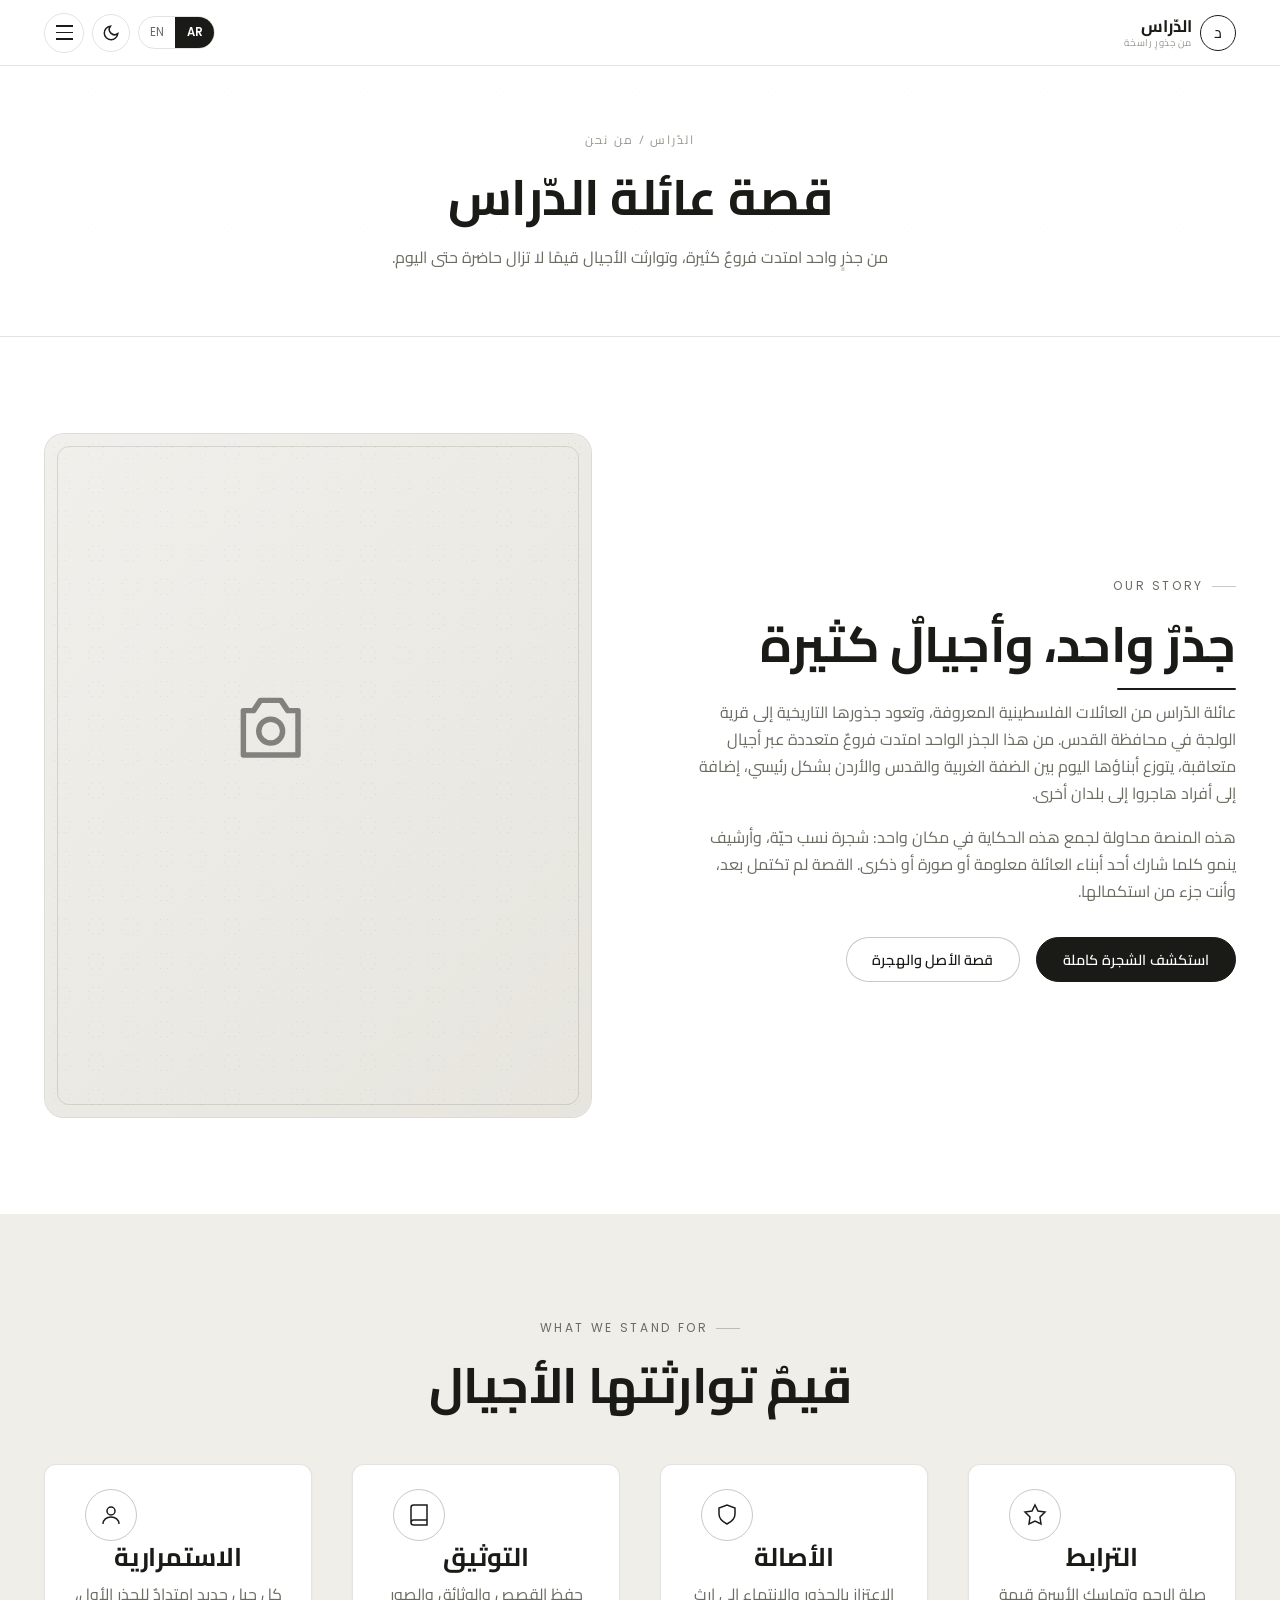
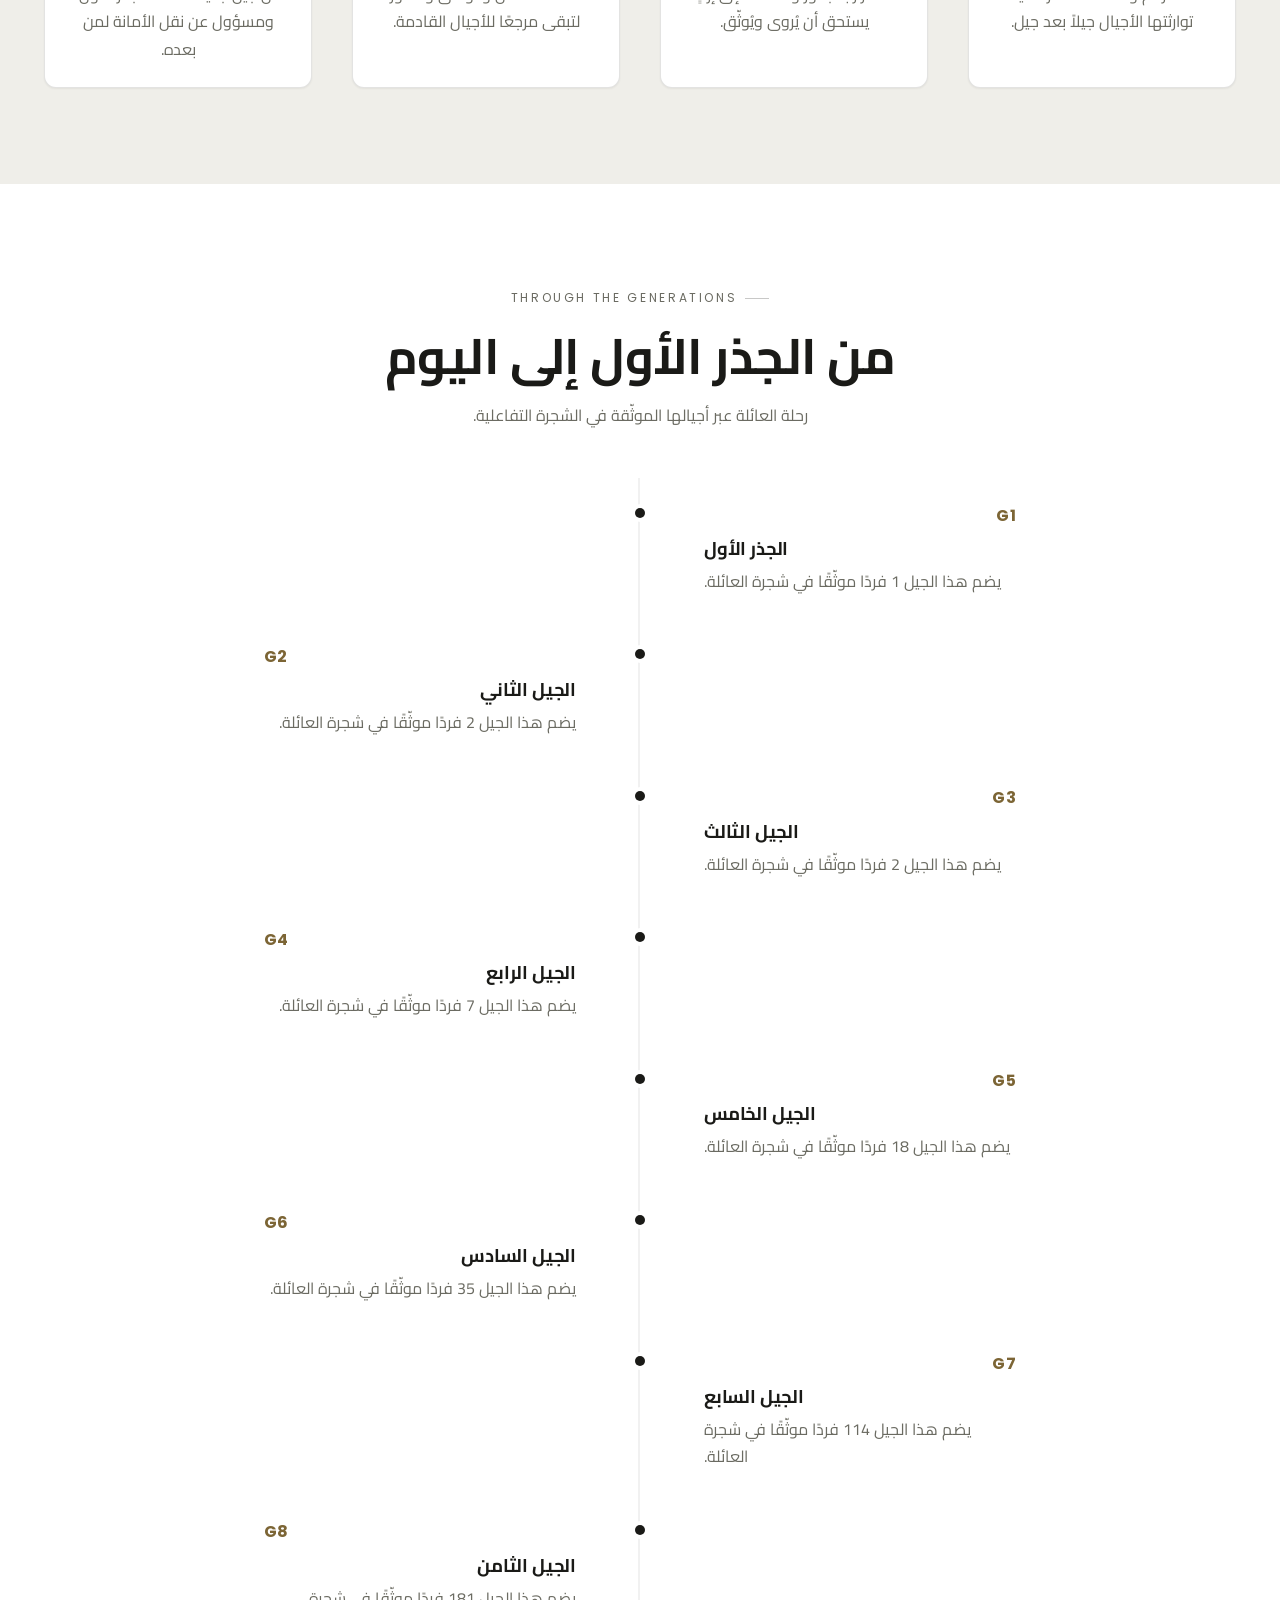
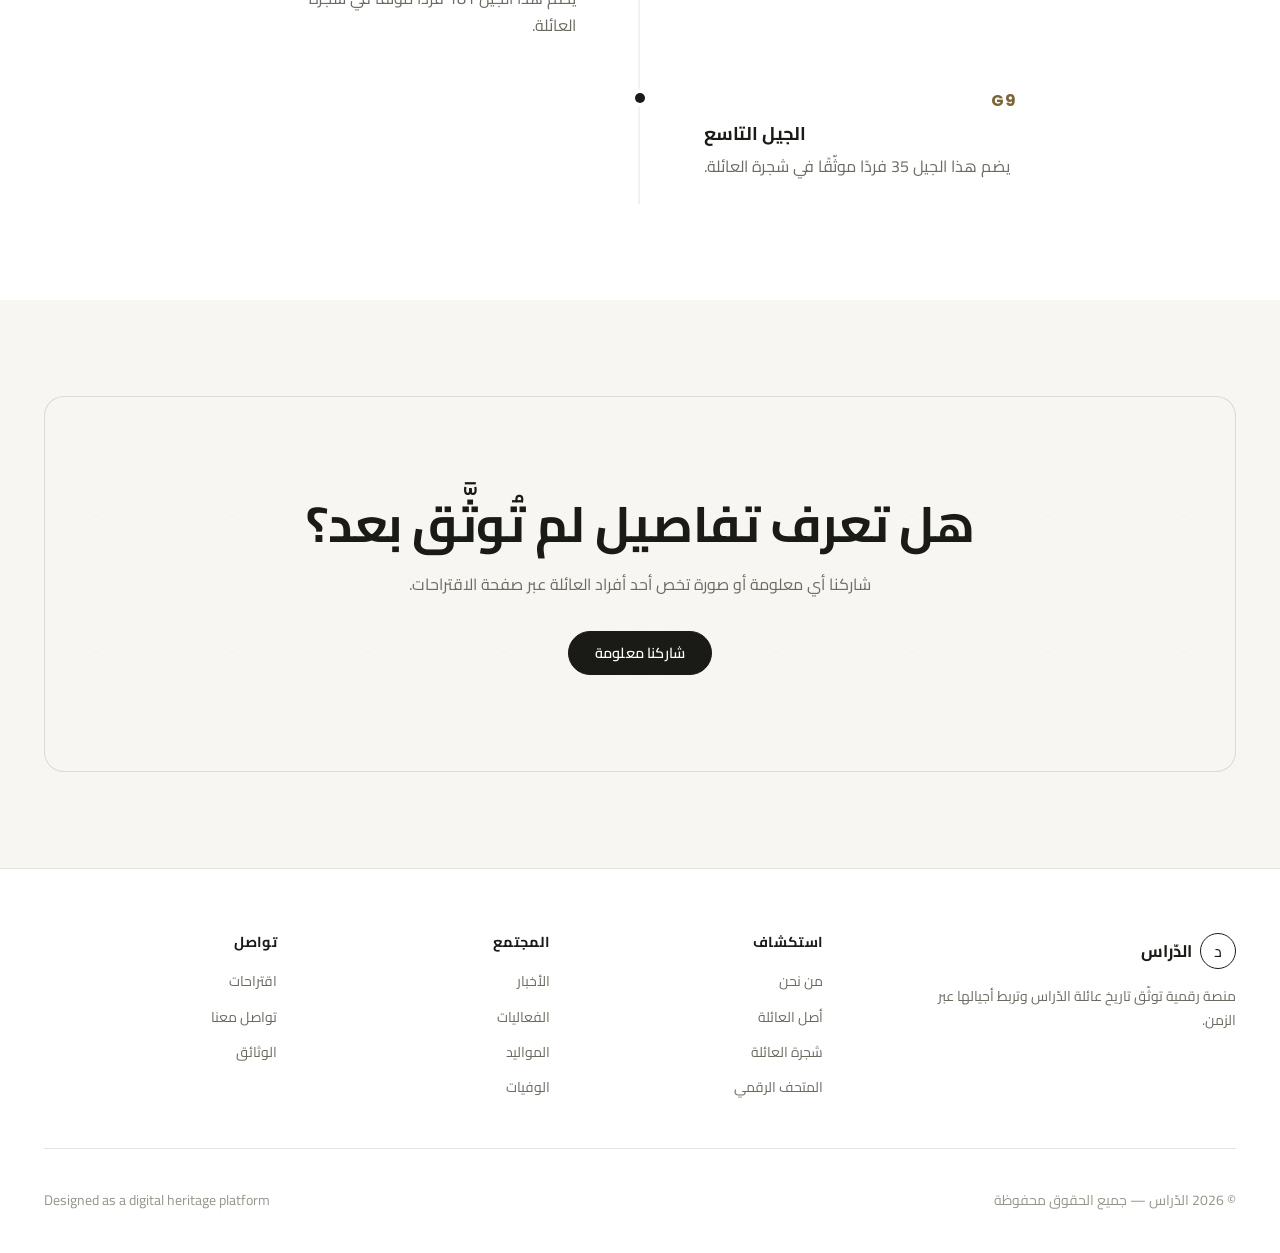
==== about.html @ 5c4d1583 "Reskin site to a white / near-black minimal identity Rework the shared design-token layer so all 14 " ====
<!DOCTYPE html>
<html lang="ar" dir="rtl">
<head>
<meta charset="UTF-8">
<script>(function(){try{var t=localStorage.getItem("drrass:theme")||"light";document.documentElement.setAttribute("data-theme",t);}catch(e){}})();</script>
<meta name="viewport" content="width=device-width, initial-scale=1.0">
<meta name="theme-color" content="#ffffff">
<title>من نحن | الدّراس</title>
<meta name="description" content="قصة عائلة الدّراس عبر الأجيال، قيمها، وامتدادها من الجذر الأول حتى اليوم.">

<meta property="og:type" content="website">
<meta property="og:title" content="من نحن | الدّراس">
<meta property="og:description" content="قصة عائلة الدّراس عبر الأجيال، قيمها، وامتدادها من الجذر الأول حتى اليوم.">
<meta property="og:locale" content="ar_AR">
<link rel="preconnect" href="https://fonts.googleapis.com">
<link rel="preconnect" href="https://fonts.gstatic.com" crossorigin>
<link href="https://fonts.googleapis.com/css2?family=Cairo:wght@300;400;600;700;900&family=Poppins:wght@300;400;500;600;700;800&display=swap" rel="stylesheet">
<link rel="icon" href="data:image/svg+xml,<svg xmlns=%22http://www.w3.org/2000/svg%22 viewBox=%220 0 100 100%22><text y=%22.9em%22 font-size=%2290%22>🌳</text></svg>">
<link rel="stylesheet" href="assets/css/variables.css">
<link rel="stylesheet" href="assets/css/base.css">
<link rel="stylesheet" href="assets/css/layout.css">
<link rel="stylesheet" href="assets/css/components.css">
<link rel="stylesheet" href="assets/css/animations.css">
<link rel="stylesheet" href="assets/css/pages.css">
<link rel="stylesheet" href="assets/css/rtl.css">
<link rel="stylesheet" href="assets/css/theme-light.css">
</head>
<body>

<a href="#main" class="skip-link">تخطَّ إلى المحتوى</a>
<div class="loader" aria-hidden="true"><div class="loader__emblem"><span>د</span></div><div class="loader__label">الدّراس</div></div>

<header class="site-header">
  <div class="site-header__inner">
    <a href="index.html" class="brand">
      <span class="brand__mark">د</span>
      <span class="brand__text">
        <span class="brand__name" data-i18n="brand.name">الدّراس</span>
        <span class="brand__tagline" data-i18n="brand.tagline">من جذورٍ راسخة</span>
      </span>
    </a>
    <nav class="main-nav" id="main-nav" aria-label="التنقل الرئيسي">
      <ul class="main-nav__list">
        <li><a href="index.html" class="main-nav__link" data-i18n="nav.home">الرئيسية</a></li>
        <li><a href="about.html" class="main-nav__link" data-i18n="nav.about">من نحن</a></li>
        <li><a href="origin.html" class="main-nav__link" data-i18n="nav.origin">أصل العائلة</a></li>
        <li><a href="tree.html" class="main-nav__link" data-i18n="nav.tree">شجرة العائلة</a></li>
        <li><a href="gallery.html" class="main-nav__link" data-i18n="nav.gallery">معرض الصور</a></li>
        <li><a href="museum.html" class="main-nav__link" data-i18n="nav.museum">المتحف الرقمي</a></li>
        <li><a href="documents.html" class="main-nav__link" data-i18n="nav.documents">الوثائق</a></li>
        <li><a href="news.html" class="main-nav__link" data-i18n="nav.news">الأخبار</a></li>
        <li><a href="events.html" class="main-nav__link" data-i18n="nav.events">الفعاليات</a></li>
        <li><a href="births.html" class="main-nav__link" data-i18n="nav.births">المواليد</a></li>
        <li><a href="deaths.html" class="main-nav__link" data-i18n="nav.deaths">الوفيات</a></li>
        <li><a href="suggestions.html" class="main-nav__link" data-i18n="nav.suggestions">اقتراحات</a></li>
        <li><a href="contact.html" class="main-nav__link" data-i18n="nav.contact">تواصل معنا</a></li>
      </ul>
    </nav>
    <div class="header-actions">
      <div class="lang-switch" role="group" aria-label="اختيار اللغة">
        <button class="lang-switch__btn" data-lang="ar">AR</button>
        <button class="lang-switch__btn" data-lang="en">EN</button>
      </div>
      <button class="theme-toggle" id="theme-toggle" aria-label="تبديل المظهر" aria-pressed="false" title="فاتح / داكن">
        <svg class="icon-sun" width="18" height="18" viewBox="0 0 24 24" fill="none" stroke="currentColor" stroke-width="2"><circle cx="12" cy="12" r="4"/><path d="M12 2v2M12 20v2M4.9 4.9l1.4 1.4M17.7 17.7l1.4 1.4M2 12h2M20 12h2M4.9 19.1l1.4-1.4M17.7 6.3l1.4-1.4"/></svg>
        <svg class="icon-moon" width="18" height="18" viewBox="0 0 24 24" fill="none" stroke="currentColor" stroke-width="2"><path d="M21 12.8A9 9 0 1 1 11.2 3a7 7 0 0 0 9.8 9.8z"/></svg>
      </button>
      <button class="nav-toggle" id="nav-toggle" aria-label="فتح القائمة" aria-controls="main-nav" aria-expanded="false"><span></span><span></span><span></span></button>
    </div>
  </div>
</header>
<div class="nav-scrim"></div>

<main id="main">
  <section class="page-hero">
    <div class="pattern-bg"></div>
    <div class="container page-hero__inner">
      <div class="page-hero__crumb">الدّراس / من نحن</div>
      <h1 class="page-hero__title">قصة عائلة الدّراس</h1>
      <p class="page-hero__subtitle">من جذرٍ واحد امتدت فروعٌ كثيرة، وتوارثت الأجيال قيمًا لا تزال حاضرة حتى اليوم.</p>
    </div>
  </section>

  <section class="section">
    <div class="container">
      <div class="intro-split">
        <div class="reveal">
          <p class="eyebrow">Our Story</p>
          <h2 class="heading-lg gold-underline">جذرٌ واحد، وأجيالٌ كثيرة</h2>
          <p class="text-muted" style="margin-block-start:1.5rem;">
            عائلة الدّراس من العائلات الفلسطينية المعروفة، وتعود جذورها التاريخية إلى قرية الولجة في محافظة القدس.
            من هذا الجذر الواحد امتدت فروعٌ متعددة عبر أجيال متعاقبة، يتوزع أبناؤها اليوم بين الضفة الغربية والقدس
            والأردن بشكل رئيسي، إضافة إلى أفراد هاجروا إلى بلدان أخرى.
          </p>
          <p class="text-muted" style="margin-block-start:1rem;">
            هذه المنصة محاولة لجمع هذه الحكاية في مكان واحد: شجرة نسب حيّة، وأرشيف ينمو كلما شارك أحد أبناء
            العائلة معلومة أو صورة أو ذكرى. القصة لم تكتمل بعد، وأنت جزء من استكمالها.
          </p>
          <div style="display:flex;gap:1rem;flex-wrap:wrap;margin-block-start:2rem;">
            <a href="tree.html" class="btn btn--gold">استكشف الشجرة كاملة</a>
            <a href="origin.html" class="btn btn--outline">قصة الأصل والهجرة</a>
          </div>
        </div>
        <div class="intro-split__media reveal reveal-delay-1">
          <div class="pattern-bg"></div>
          <img class="lazy-img" data-name="قصة العائلة" data-placeholder-kind="photo" alt="قصة عائلة الدّراس" style="width:100%;height:100%;object-fit:cover;">
          <div class="intro-split__frame"></div>
        </div>
      </div>
    </div>
  </section>

  <section class="section section--panel">
    <div class="container">
      <div style="text-align:center;max-width:640px;margin-inline:auto;">
        <p class="eyebrow" style="justify-content:center;">What We Stand For</p>
        <h2 class="heading-lg">قيمٌ توارثتها الأجيال</h2>
      </div>
      <div class="grid grid--4" style="margin-block-start:3rem;">
        <div class="card value-card reveal">
          <div class="value-card__icon"><svg width="24" height="24" viewBox="0 0 24 24" fill="none" stroke="currentColor" stroke-width="1.5"><path d="M12 2l3 6 7 1-5 5 1 7-6-3-6 3 1-7-5-5 7-1z"/></svg></div>
          <h3 class="heading-sm">الترابط</h3>
          <p class="text-muted" style="margin-block-start:0.5rem;">صلة الرحم وتماسك الأسرة قيمة توارثتها الأجيال جيلاً بعد جيل.</p>
        </div>
        <div class="card value-card reveal reveal-delay-1">
          <div class="value-card__icon"><svg width="24" height="24" viewBox="0 0 24 24" fill="none" stroke="currentColor" stroke-width="1.5"><path d="M12 21c-4-2-8-5-8-10V5l8-3 8 3v6c0 5-4 8-8 10z"/></svg></div>
          <h3 class="heading-sm">الأصالة</h3>
          <p class="text-muted" style="margin-block-start:0.5rem;">الاعتزاز بالجذور والانتماء إلى إرثٍ يستحق أن يُروى ويُوثّق.</p>
        </div>
        <div class="card value-card reveal reveal-delay-2">
          <div class="value-card__icon"><svg width="24" height="24" viewBox="0 0 24 24" fill="none" stroke="currentColor" stroke-width="1.5"><path d="M4 19.5A2.5 2.5 0 0 1 6.5 17H20M4 19.5A2.5 2.5 0 0 0 6.5 22H20V2H6.5A2.5 2.5 0 0 0 4 4.5v15z"/></svg></div>
          <h3 class="heading-sm">التوثيق</h3>
          <p class="text-muted" style="margin-block-start:0.5rem;">حفظ القصص والوثائق والصور لتبقى مرجعًا للأجيال القادمة.</p>
        </div>
        <div class="card value-card reveal reveal-delay-3">
          <div class="value-card__icon"><svg width="24" height="24" viewBox="0 0 24 24" fill="none" stroke="currentColor" stroke-width="1.5"><circle cx="12" cy="8" r="4"/><path d="M4 21c0-4.4 3.6-7 8-7s8 2.6 8 7"/></svg></div>
          <h3 class="heading-sm">الاستمرارية</h3>
          <p class="text-muted" style="margin-block-start:0.5rem;">كل جيل جديد امتدادٌ للجذر الأول، ومسؤول عن نقل الأمانة لمن بعده.</p>
        </div>
      </div>
    </div>
  </section>

  <section class="section">
    <div class="container">
      <div style="text-align:center;max-width:640px;margin-inline:auto;">
        <p class="eyebrow" style="justify-content:center;">Through the Generations</p>
        <h2 class="heading-lg">من الجذر الأول إلى اليوم</h2>
        <p class="text-muted" style="margin-block-start:1rem;">رحلة العائلة عبر أجيالها الموثّقة في الشجرة التفاعلية.</p>
      </div>
      <div class="timeline" style="margin-block-start:3rem;" id="about-timeline"></div>
    </div>
  </section>

  <section class="section section--light">
    <div class="container">
      <div class="cta-band reveal" style="background:linear-gradient(160deg, var(--color-navy-900), var(--color-green-900));">
        <div class="pattern-bg"></div>
        <h2 class="heading-lg">هل تعرف تفاصيل لم تُوثَّق بعد؟</h2>
        <p class="text-muted" style="max-width:560px;margin-inline:auto;margin-block-start:1rem;">شاركنا أي معلومة أو صورة تخص أحد أفراد العائلة عبر صفحة الاقتراحات.</p>
        <a href="suggestions.html" class="btn btn--gold" style="margin-block-start:2rem;">شاركنا معلومة</a>
      </div>
    </div>
  </section>
</main>

<footer class="site-footer">
  <div class="container">
    <div class="footer-grid">
      <div class="footer-brand">
        <a href="index.html" class="brand"><span class="brand__mark">د</span><span class="brand__text"><span class="brand__name">الدّراس</span></span></a>
        <p data-i18n="footer.tagline">منصة رقمية توثّق تاريخ عائلة الدّراس وتربط أجيالها عبر الزمن.</p>
      </div>
      <div class="footer-col"><h4 data-i18n="footer.explore">استكشاف</h4><ul>
        <li><a href="about.html" data-i18n="nav.about">من نحن</a></li>
        <li><a href="origin.html" data-i18n="nav.origin">أصل العائلة</a></li>
        <li><a href="tree.html" data-i18n="nav.tree">شجرة العائلة</a></li>
        <li><a href="museum.html" data-i18n="nav.museum">المتحف الرقمي</a></li>
      </ul></div>
      <div class="footer-col"><h4 data-i18n="footer.community">المجتمع</h4><ul>
        <li><a href="news.html" data-i18n="nav.news">الأخبار</a></li>
        <li><a href="events.html" data-i18n="nav.events">الفعاليات</a></li>
        <li><a href="births.html" data-i18n="nav.births">المواليد</a></li>
        <li><a href="deaths.html" data-i18n="nav.deaths">الوفيات</a></li>
      </ul></div>
      <div class="footer-col"><h4 data-i18n="footer.contact">تواصل</h4><ul>
        <li><a href="suggestions.html" data-i18n="nav.suggestions">اقتراحات</a></li>
        <li><a href="contact.html" data-i18n="nav.contact">تواصل معنا</a></li>
        <li><a href="documents.html" data-i18n="nav.documents">الوثائق</a></li>
      </ul></div>
    </div>
    <div class="footer-bottom">
      <span>© <span id="footer-year"></span> الدّراس — <span data-i18n="footer.rights">جميع الحقوق محفوظة</span></span>
      <span>Designed as a digital heritage platform</span>
    </div>
  </div>
</footer>

<button class="back-to-top" aria-label="العودة للأعلى"><svg width="18" height="18" viewBox="0 0 24 24" fill="none" stroke="currentColor" stroke-width="2"><path d="M12 19V5M5 12l7-7 7 7"/></svg></button>

<script>document.getElementById('footer-year').textContent = new Date().getFullYear();</script>
<script src="assets/js/avatar.js"></script>
<script src="assets/js/data-loader.js"></script>
<script src="assets/js/i18n.js"></script>
<script src="assets/js/theme.js"></script>
<script src="assets/js/main.js"></script>
<script src="assets/js/about.js"></script>
</body>
</html>
---- assets/css/variables.css ----
/* ==========================================================================
   الدّراس — Design Tokens
   Identity: white / near-black minimal "family archive".
   Primary surface is white, text is near-black ink, secondary elements
   are soft warm greys, borders are hairlines, shadows are barely there.
   A single restrained warm accent is used sparingly (active state, root
   marker, historical badge) — never as decoration.

   Legacy token names (--color-navy-*, --accent-gold*, --gradient-*, …) are
   kept as ALIASES that now point at the neutral palette, so the 14 pages
   and every component stylesheet inherit the new identity untouched.
   ========================================================================== */
:root {
  color-scheme: light;

  /* ---- Core neutral ramp (light / default) ---- */
  --ink:        #1a1a17;   /* near-black — primary text, primary actions   */
  --ink-2:      #333330;   /* strong secondary text / icons               */
  --muted:      #6b6b62;   /* secondary text                              */
  --faint:      #97968c;   /* tertiary text, meta                         */
  --hair:       rgba(26, 26, 23, 0.12);   /* hairline border              */
  --hair-soft:  rgba(26, 26, 23, 0.07);   /* faintest divider             */
  --hair-strong:rgba(26, 26, 23, 0.24);   /* emphasised border           */

  --surface:    #ffffff;   /* base page                                   */
  --surface-2:  #f7f6f3;   /* alternating sections                        */
  --surface-3:  #efeee9;   /* panels, inset areas                         */
  --surface-4:  #e6e4dd;   /* pressed / active track                      */

  /* ---- Single accent (warm bronze) — used sparingly ---- */
  --accent:       #7c6535;
  --accent-strong:#5f4d28;
  --accent-tint:  #f1ece0;

  /* ---- Feedback ---- */
  --ok:    #2f7d5b;
  --danger:#b23b3b;

  /* ==== Legacy semantic aliases (do not remove — pages depend on them) ==== */
  --color-navy-950: var(--surface);
  --color-navy-900: var(--surface-2);
  --color-navy-800: var(--surface-3);
  --color-navy-700: var(--surface-3);
  --color-navy-600: var(--surface-4);

  --color-green-900: var(--surface-2);
  --color-green-800: var(--surface-3);
  --color-green-700: var(--surface-3);
  --color-green-600: var(--surface-4);
  --color-green-500: var(--muted);

  --color-beige-50:  var(--surface);
  --color-beige-100: var(--surface-2);
  --color-beige-200: var(--surface-3);
  --color-beige-300: var(--hair-strong);

  --color-gold-100: var(--accent-tint);
  --color-gold-300: var(--accent);
  --color-gold-500: var(--accent);
  --color-gold-600: var(--accent-strong);
  --color-gold-700: var(--accent-strong);

  --color-white: #ffffff;
  --color-ink: var(--ink);
  --color-ink-soft: var(--muted);
  --color-ink-faint: var(--faint);

  --bg-primary:   var(--surface);
  --bg-secondary: var(--surface-2);
  --bg-panel:     var(--surface-3);
  --bg-light:     var(--surface-2);
  --accent-gold:        var(--accent);
  --accent-gold-bright: var(--accent);
  --text-on-dark:       var(--ink);
  --text-on-dark-soft:  var(--muted);
  --text-on-light:      var(--ink);
  --border-on-dark:  var(--hair);
  --border-on-light: var(--hair);

  /* ---- Typography ---- */
  --font-ar: 'Cairo', 'Segoe UI', 'Helvetica Neue', sans-serif;
  --font-en: 'Poppins', 'Segoe UI', 'Helvetica Neue', sans-serif;
  --font-body: var(--font-ar);

  --fs-display: clamp(2.4rem, 5.4vw, 4.75rem);
  --fs-h1: clamp(2rem, 4vw, 3.1rem);
  --fs-h2: clamp(1.6rem, 3vw, 2.3rem);
  --fs-h3: clamp(1.25rem, 2vw, 1.6rem);
  --fs-body: clamp(1rem, 1.05vw, 1.09rem);
  --fs-small: 0.875rem;
  --fs-xs: 0.75rem;

  /* ---- Spacing scale ---- */
  --space-3xs: 0.25rem;
  --space-2xs: 0.5rem;
  --space-xs: 0.75rem;
  --space-sm: 1rem;
  --space-md: 1.5rem;
  --space-lg: 2.5rem;
  --space-xl: 4rem;
  --space-2xl: 6rem;
  --space-3xl: 9rem;

  /* ---- Layout ---- */
  --container-max: 1240px;
  --radius-sm: 8px;
  --radius-md: 12px;
  --radius-lg: 20px;
  --radius-full: 999px;
  --nav-height: 66px;

  /* ---- Safe-area (modern phones) ---- */
  --safe-top: env(safe-area-inset-top, 0px);
  --safe-bottom: env(safe-area-inset-bottom, 0px);
  --safe-left: env(safe-area-inset-left, 0px);
  --safe-right: env(safe-area-inset-right, 0px);

  /* ---- Shadow & motion (restrained) ---- */
  --shadow-xs:   0 1px 2px rgba(26, 26, 23, 0.06);
  --shadow-sm:   0 2px 8px rgba(26, 26, 23, 0.07);
  --shadow-soft: 0 12px 34px rgba(26, 26, 23, 0.10);
  --shadow-gold: 0 8px 24px rgba(26, 26, 23, 0.12);
  --shadow-pop:  0 18px 50px rgba(26, 26, 23, 0.16);
  --ease-luxury: cubic-bezier(0.22, 1, 0.36, 1);
  --ease-smooth: cubic-bezier(0.4, 0, 0.2, 1);
  --dur-fast: 0.2s;
  --dur-med: 0.42s;
  --dur-slow: 0.8s;

  /* ---- Gradients (now flat/near-flat neutrals) ---- */
  --gradient-gold: var(--ink);
  --gradient-navy: linear-gradient(180deg, var(--surface) 0%, var(--surface-2) 100%);
  --gradient-overlay: linear-gradient(180deg, rgba(255, 255, 255, 0) 0%, rgba(255, 255, 255, 0.6) 60%, var(--surface) 100%);
}

/* ==========================================================================
   Dark mode — near-black secondary identity (opt-in via the toggle).
   Still minimal: one near-black ground, off-white text, hairline borders.
   ========================================================================== */
:root[data-theme="dark"] {
  color-scheme: dark;

  --ink:        #f3f2ee;
  --ink-2:      #d7d6cf;
  --muted:      #a3a299;
  --faint:      #74736b;
  --hair:       rgba(255, 255, 255, 0.14);
  --hair-soft:  rgba(255, 255, 255, 0.08);
  --hair-strong:rgba(255, 255, 255, 0.28);

  --surface:    #111110;
  --surface-2:  #191917;
  --surface-3:  #222220;
  --surface-4:  #2e2e2b;

  --accent:       #c9a95f;
  --accent-strong:#e3c988;
  --accent-tint:  rgba(201, 169, 95, 0.14);

  --ok:    #57b98c;
  --danger:#e07a7a;

  --shadow-xs:   0 1px 2px rgba(0, 0, 0, 0.4);
  --shadow-sm:   0 2px 10px rgba(0, 0, 0, 0.45);
  --shadow-soft: 0 14px 40px rgba(0, 0, 0, 0.55);
  --shadow-gold: 0 8px 26px rgba(0, 0, 0, 0.5);
  --shadow-pop:  0 20px 56px rgba(0, 0, 0, 0.6);

  --gradient-navy: linear-gradient(180deg, var(--surface) 0%, var(--surface-2) 100%);
  --gradient-overlay: linear-gradient(180deg, rgba(17, 17, 16, 0) 0%, rgba(17, 17, 16, 0.7) 62%, var(--surface) 100%);
}

:root[dir="rtl"] { --font-body: var(--font-ar); }
:root[dir="ltr"] { --font-body: var(--font-en); }

@media (prefers-reduced-motion: reduce) {
  :root { --dur-fast: 0.01ms; --dur-med: 0.01ms; --dur-slow: 0.01ms; }
}
---- assets/css/base.css ----
/* ==========================================================================
   الدّراس — Base / Reset / Typography
   ========================================================================== */
*, *::before, *::after { box-sizing: border-box; }
html { scroll-behavior: smooth; }

@media (prefers-reduced-motion: reduce) {
  html { scroll-behavior: auto; }
  *, *::before, *::after {
    animation-duration: 0.01ms !important;
    animation-iteration-count: 1 !important;
    transition-duration: 0.01ms !important;
    scroll-behavior: auto !important;
  }
}

body {
  margin: 0;
  background: var(--bg-primary);
  color: var(--text-on-dark);
  font-family: var(--font-body);
  font-size: var(--fs-body);
  line-height: 1.7;
  -webkit-font-smoothing: antialiased;
  text-rendering: optimizeLegibility;
  overflow-x: hidden;
  transition: background var(--dur-med) var(--ease-smooth), color var(--dur-med) var(--ease-smooth);
}

img, svg, video { max-width: 100%; display: block; }
a { color: inherit; text-decoration: none; }
ul, ol { padding: 0; margin: 0; list-style: none; }
button { font: inherit; color: inherit; background: none; border: none; cursor: pointer; }
input, textarea, select { font: inherit; color: inherit; }

h1, h2, h3, h4, h5 {
  margin: 0;
  font-weight: 700;
  line-height: 1.25;
  letter-spacing: -0.01em;
}
p { margin: 0; }

[lang="en"], .lang-en { font-family: var(--font-en); }
[lang="ar"], .lang-ar { font-family: var(--font-ar); }

/* Focus states — accessible, high-contrast */
:focus-visible {
  outline: 2px solid var(--ink);
  outline-offset: 2px;
  border-radius: 2px;
}

::selection {
  background: var(--ink);
  color: var(--surface);
}

/* Scrollbar */
* { scrollbar-width: thin; scrollbar-color: var(--hair-strong) transparent; }
::-webkit-scrollbar { width: 10px; height: 10px; }
::-webkit-scrollbar-track { background: transparent; }
::-webkit-scrollbar-thumb { background: var(--hair-strong); border-radius: var(--radius-full); border: 2px solid var(--bg-primary); }
::-webkit-scrollbar-thumb:hover { background: var(--muted); }

/* ---- Layout helpers ---- */
.container {
  width: 100%;
  max-width: var(--container-max);
  margin-inline: auto;
  padding-inline: var(--space-md);
}

.section { padding-block: var(--space-2xl); position: relative; }
.section--tight { padding-block: var(--space-xl); }
.section--light { background: var(--bg-light); color: var(--text-on-light); }
.section--panel { background: var(--bg-panel); }

.eyebrow {
  display: inline-flex;
  align-items: center;
  gap: var(--space-2xs);
  font-family: var(--font-en);
  font-size: var(--fs-xs);
  letter-spacing: 0.22em;
  text-transform: uppercase;
  color: var(--muted);
  margin-block-end: var(--space-sm);
}
.eyebrow::before {
  content: "";
  width: 24px;
  height: 1px;
  background: var(--hair-strong);
}

.heading-xl { font-size: var(--fs-display); }
.heading-lg { font-size: var(--fs-h1); }
.heading-md { font-size: var(--fs-h2); }
.heading-sm { font-size: var(--fs-h3); }

.text-muted { color: var(--text-on-dark-soft); }
.section--light .text-muted { color: var(--color-ink-soft); }

.text-gold { color: var(--accent-gold-bright); }

.gold-underline {
  position: relative;
  display: inline-block;
}
.gold-underline::after {
  content: "";
  position: absolute;
  inset-inline-start: 0;
  bottom: -0.3em;
  height: 2px;
  width: 2.4em;
  background: var(--ink);
  border-radius: var(--radius-full);
}

.grid {
  display: grid;
  gap: var(--space-lg);
}
.grid--2 { grid-template-columns: repeat(2, 1fr); }
.grid--3 { grid-template-columns: repeat(3, 1fr); }
.grid--4 { grid-template-columns: repeat(4, 1fr); }

@media (max-width: 980px) {
  .grid--3, .grid--4 { grid-template-columns: repeat(2, 1fr); }
}
@media (max-width: 640px) {
  .grid--2, .grid--3, .grid--4 { grid-template-columns: 1fr; }
}

.visually-hidden {
  position: absolute;
  width: 1px; height: 1px;
  padding: 0; margin: -1px;
  overflow: hidden;
  clip: rect(0,0,0,0);
  white-space: nowrap;
  border: 0;
}

.skip-link {
  position: fixed;
  top: -100px;
  inset-inline-start: var(--space-sm);
  background: var(--ink);
  color: var(--surface);
  padding: var(--space-xs) var(--space-md);
  border-radius: var(--radius-sm);
  z-index: 2000;
  font-weight: 700;
  transition: top var(--dur-fast) var(--ease-smooth);
}
.skip-link:focus { top: var(--space-sm); }

/* Ornamental Arabesque divider used across pages */
.ornament-divider {
  display: flex;
  align-items: center;
  justify-content: center;
  gap: var(--space-sm);
  margin-block: var(--space-lg);
  color: var(--accent-gold);
  opacity: 0.8;
}
.ornament-divider::before,
.ornament-divider::after {
  content: "";
  flex: 1;
  max-width: 120px;
  height: 1px;
  background: linear-gradient(90deg, transparent, currentColor);
}
.ornament-divider::after { background: linear-gradient(90deg, currentColor, transparent); }

/* Subtle geometric pattern background (Arabic star tiling), pure CSS */
.pattern-bg {
  position: absolute;
  inset: 0;
  opacity: 0.4;
  pointer-events: none;
  background-image:
    radial-gradient(circle at 50% 50%, transparent 0 8px, currentColor 8px 8.5px, transparent 8.5px);
  background-size: 34px 34px;
  color: var(--hair-soft);
}
---- assets/css/layout.css ----
/* ==========================================================================
   الدّراس — Navigation, Footer, Hero, Page Header
   ========================================================================== */

/* ---- Loading screen ---- */
.loader {
  position: fixed;
  inset: 0;
  z-index: 3000;
  display: flex;
  flex-direction: column;
  align-items: center;
  justify-content: center;
  gap: var(--space-md);
  background: var(--bg-primary);
  transition: opacity 0.5s var(--ease-luxury), visibility 0.5s var(--ease-luxury);
}
.loader.is-hidden { opacity: 0; visibility: hidden; pointer-events: none; }
.loader__emblem {
  width: 64px; height: 64px;
  border: 1px solid var(--hair-strong);
  border-radius: 50%;
  display: flex; align-items: center; justify-content: center;
  position: relative;
  animation: loaderPulse 2s ease-in-out infinite;
}
.loader__emblem::before {
  content: "";
  position: absolute; inset: -8px;
  border: 1px solid var(--hair);
  border-top-color: var(--ink);
  border-radius: 50%;
  animation: loaderSpin 1.1s linear infinite;
}
.loader__emblem span { font-family: var(--font-ar); font-size: 1.4rem; color: var(--ink); }
.loader__label { font-size: var(--fs-xs); letter-spacing: 0.28em; text-transform: uppercase; color: var(--faint); }
@keyframes loaderPulse { 0%,100% { opacity: 1; } 50% { opacity: 0.55; } }
@keyframes loaderSpin { to { transform: rotate(360deg); } }

/* ---- Back to top ---- */
.back-to-top {
  position: fixed;
  inset-inline-end: var(--space-md);
  bottom: calc(var(--space-md) + var(--safe-bottom));
  width: 44px; height: 44px;
  border-radius: 50%;
  background: var(--surface);
  border: 1px solid var(--hair);
  box-shadow: var(--shadow-sm);
  color: var(--ink);
  display: flex; align-items: center; justify-content: center;
  opacity: 0; visibility: hidden; transform: translateY(8px);
  transition: all var(--dur-fast) var(--ease-smooth);
  z-index: 900;
}
.back-to-top.is-visible { opacity: 1; visibility: visible; transform: translateY(0); }
.back-to-top:hover { background: var(--ink); color: var(--surface); }

/* ---- Site header / nav ---- */
.site-header {
  position: fixed;
  inset-inline: 0;
  top: 0;
  z-index: 1000;
  height: var(--nav-height);
  display: flex;
  align-items: center;
  padding-top: var(--safe-top);
  transition: height var(--dur-med) var(--ease-smooth), box-shadow var(--dur-med) var(--ease-smooth);
  background: color-mix(in srgb, var(--surface) 88%, transparent);
  -webkit-backdrop-filter: saturate(1.4) blur(10px);
  backdrop-filter: saturate(1.4) blur(10px);
  border-bottom: 1px solid var(--hair);
}
.site-header.is-scrolled {
  box-shadow: var(--shadow-sm);
}
.site-header__inner {
  width: 100%;
  max-width: var(--container-max);
  margin-inline: auto;
  padding-inline: clamp(var(--space-sm), 4vw, var(--space-md));
  display: flex;
  align-items: center;
  justify-content: space-between;
  gap: var(--space-md);
}

.brand { display: flex; align-items: center; gap: var(--space-2xs); flex-shrink: 0; }
.brand__mark {
  width: 36px; height: 36px;
  border-radius: 50%;
  border: 1px solid var(--ink);
  display: flex; align-items: center; justify-content: center;
  font-family: var(--font-ar);
  color: var(--ink);
  font-size: 1rem;
  flex-shrink: 0;
}
.brand__text { display: flex; flex-direction: column; line-height: 1.15; }
.brand__name { font-family: var(--font-ar); font-size: 1.05rem; font-weight: 700; color: var(--ink); }
.brand__tagline { font-size: 0.6rem; letter-spacing: 0.06em; color: var(--faint); }

.main-nav { display: flex; align-items: center; gap: var(--space-lg); }
.main-nav__list {
  display: flex;
  align-items: center;
  gap: var(--space-xs);
  flex-wrap: nowrap;
}
.main-nav__link {
  position: relative;
  font-size: 0.82rem;
  padding: var(--space-2xs) 2px;
  color: var(--muted);
  transition: color var(--dur-fast) var(--ease-smooth);
  white-space: nowrap;
}
.main-nav__link::after {
  content: "";
  position: absolute;
  left: 0; right: 0; bottom: 0;
  height: 1.5px;
  background: var(--ink);
  transform: scaleX(0);
  transition: transform var(--dur-fast) var(--ease-smooth);
  border-radius: var(--radius-full);
}
.main-nav__link:hover, .main-nav__link:focus-visible { color: var(--ink); }
.main-nav__link:hover::after, .main-nav__link.is-active::after { transform: scaleX(1); }
.main-nav__link.is-active { color: var(--ink); font-weight: 600; }

.header-actions { display: flex; align-items: center; gap: 0.5rem; }
.lang-switch {
  display: flex;
  border: 1px solid var(--hair);
  border-radius: var(--radius-full);
  overflow: hidden;
}
.lang-switch__btn {
  padding: 0.34rem 0.7rem;
  font-size: 0.72rem;
  font-family: var(--font-en);
  color: var(--muted);
  transition: all var(--dur-fast) var(--ease-smooth);
}
.lang-switch__btn:hover { color: var(--ink); }
.lang-switch__btn.is-active { background: var(--ink); color: var(--surface); font-weight: 600; }

.theme-toggle {
  width: 38px; height: 38px;
  border-radius: 50%;
  border: 1px solid var(--hair);
  display: flex; align-items: center; justify-content: center;
  color: var(--ink);
  transition: all var(--dur-fast) var(--ease-smooth);
  flex-shrink: 0;
}
.theme-toggle:hover { border-color: var(--ink); }
.theme-toggle .icon-sun { display: none; }
.theme-toggle .icon-moon { display: block; }
:root[data-theme="dark"] .theme-toggle .icon-moon { display: none; }
:root[data-theme="dark"] .theme-toggle .icon-sun { display: block; }

.nav-toggle {
  display: none;
  width: 40px; height: 40px;
  border-radius: 50%;
  border: 1px solid var(--hair);
  align-items: center;
  justify-content: center;
  flex-direction: column;
  gap: 5px;
}
.nav-toggle span { width: 17px; height: 1.5px; background: var(--ink); transition: all var(--dur-fast) var(--ease-smooth); }
.nav-toggle.is-active span:nth-child(1) { transform: translateY(6.5px) rotate(45deg); }
.nav-toggle.is-active span:nth-child(2) { opacity: 0; }
.nav-toggle.is-active span:nth-child(3) { transform: translateY(-6.5px) rotate(-45deg); }

@media (max-width: 1300px) {
  .main-nav {
    position: fixed;
    inset-block: 0;
    inset-inline-end: 0;
    width: min(340px, 82vw);
    background: var(--surface);
    border-inline-start: 1px solid var(--hair);
    box-shadow: var(--shadow-soft);
    flex-direction: column;
    align-items: stretch;
    justify-content: flex-start;
    padding: calc(var(--nav-height) + var(--safe-top) + var(--space-md)) var(--space-lg) calc(var(--space-lg) + var(--safe-bottom));
    transform: translateX(110%);
    transition: transform var(--dur-med) var(--ease-luxury);
    overflow-y: auto;
  }
  :root[dir="rtl"] .main-nav { transform: translateX(-110%); }
  .main-nav.is-open,
  :root[dir="rtl"] .main-nav.is-open { transform: translateX(0); }
  .main-nav__list { flex-direction: column; align-items: stretch; gap: 0; }
  .main-nav__link { display: block; padding: var(--space-sm) 0; border-bottom: 1px solid var(--hair-soft); font-size: 1rem; }
  .main-nav__link::after { display: none; }
  .main-nav__link.is-active { color: var(--ink); }
  .nav-toggle { display: flex; }
}

.nav-scrim {
  position: fixed; inset: 0; background: rgba(26,26,23,0.32);
  opacity: 0; visibility: hidden; transition: opacity var(--dur-fast) var(--ease-smooth);
  z-index: 999;
}
.nav-scrim.is-open { opacity: 1; visibility: visible; }

/* ---- Page hero (interior pages) ---- */
.page-hero {
  position: relative;
  padding-block: calc(var(--nav-height) + var(--safe-top) + var(--space-xl)) var(--space-xl);
  overflow: hidden;
  background: var(--surface);
  border-bottom: 1px solid var(--hair);
  text-align: center;
}
.page-hero__inner { position: relative; z-index: 2; }
.page-hero__crumb { font-size: var(--fs-xs); letter-spacing: 0.16em; text-transform: uppercase; color: var(--faint); margin-block-end: var(--space-sm); }
.page-hero__title { font-size: var(--fs-h1); margin-block-end: var(--space-sm); color: var(--ink); }
.page-hero__subtitle { max-width: 600px; margin-inline: auto; color: var(--muted); }

/* ---- Footer ---- */
.site-footer {
  background: var(--surface);
  border-top: 1px solid var(--hair);
  padding-block: var(--space-xl) var(--space-lg);
  padding-bottom: calc(var(--space-lg) + var(--safe-bottom));
  position: relative;
}
.footer-grid {
  display: grid;
  grid-template-columns: 1.6fr 1fr 1fr 1fr;
  gap: var(--space-lg);
  margin-block-end: var(--space-lg);
}
@media (max-width: 900px) { .footer-grid { grid-template-columns: 1fr 1fr; gap: var(--space-md); } }
@media (max-width: 520px) { .footer-grid { grid-template-columns: 1fr; } }

.footer-brand p { color: var(--muted); margin-block-start: var(--space-sm); max-width: 320px; font-size: var(--fs-small); }
.footer-col h4 { color: var(--ink); font-size: 0.9rem; margin-block-end: var(--space-sm); letter-spacing: 0.02em; }
.footer-col ul li { margin-block-end: var(--space-2xs); }
.footer-col a { color: var(--muted); transition: color var(--dur-fast); font-size: var(--fs-small); }
.footer-col a:hover { color: var(--ink); }

.social-row { display: flex; gap: var(--space-2xs); margin-block-start: var(--space-sm); }
.social-row a {
  width: 38px; height: 38px; border-radius: 50%;
  border: 1px solid var(--hair);
  display: flex; align-items: center; justify-content: center;
  color: var(--muted);
  transition: all var(--dur-fast) var(--ease-smooth);
}
.social-row a:hover { border-color: var(--ink); color: var(--ink); }

.footer-bottom {
  display: flex;
  justify-content: space-between;
  align-items: center;
  gap: var(--space-sm);
  padding-block-start: var(--space-lg);
  border-top: 1px solid var(--hair);
  color: var(--faint);
  font-size: var(--fs-small);
  flex-wrap: wrap;
}
---- assets/css/components.css ----
/* ==========================================================================
   الدّراس — Reusable Components  (white / near-black minimal)
   ========================================================================== */

/* ---- Buttons ---- */
.btn {
  display: inline-flex;
  align-items: center;
  justify-content: center;
  gap: var(--space-2xs);
  padding: 0.8rem 1.6rem;
  border-radius: var(--radius-full);
  font-size: 0.9rem;
  font-weight: 600;
  letter-spacing: 0.01em;
  line-height: 1.2;
  min-height: 44px;
  border: 1px solid transparent;
  transition: background var(--dur-fast) var(--ease-smooth), border-color var(--dur-fast), color var(--dur-fast), transform var(--dur-fast);
  cursor: pointer;
  white-space: nowrap;
}
.btn--gold {
  background: var(--ink);
  color: var(--surface);
  border-color: var(--ink);
}
.btn--gold:hover { background: var(--ink-2); border-color: var(--ink-2); }
.btn--gold:active { transform: translateY(1px); }
.btn--outline {
  border-color: var(--hair-strong);
  color: var(--ink);
  background: var(--surface);
}
.btn--outline:hover { border-color: var(--ink); background: var(--surface-2); }
.btn--outline:active { transform: translateY(1px); }
.btn--sm { padding: 0.55rem 1.1rem; font-size: 0.83rem; min-height: 38px; }
.btn--full { width: 100%; }
.btn:disabled { opacity: 0.45; cursor: not-allowed; transform: none !important; }

.icon-btn {
  width: 44px; height: 44px;
  border-radius: 50%;
  display: inline-flex; align-items: center; justify-content: center;
  border: 1px solid var(--hair);
  color: var(--ink);
  background: var(--surface);
  transition: all var(--dur-fast) var(--ease-smooth);
}
.icon-btn:hover { border-color: var(--ink); }

/* ---- Card ---- */
.card {
  background: var(--surface);
  border: 1px solid var(--hair);
  border-radius: var(--radius-md);
  padding: var(--space-md);
  box-shadow: var(--shadow-xs);
  transition: transform var(--dur-med) var(--ease-luxury), box-shadow var(--dur-med) var(--ease-luxury), border-color var(--dur-med);
}
.card:hover { transform: translateY(-2px); border-color: var(--hair-strong); box-shadow: var(--shadow-sm); }

.tilt-card { perspective: 1000px; }
.tilt-card__inner { transition: transform 0.4s var(--ease-luxury); transform-style: preserve-3d; }

.card--glass {
  background: var(--surface);
  border: 1px solid var(--hair);
}

/* ---- Stat counter ---- */
.stat { text-align: center; padding: var(--space-md); }
.stat__value {
  font-family: var(--font-en);
  font-size: clamp(2rem, 3.6vw, 2.9rem);
  font-weight: 700;
  color: var(--ink);
  line-height: 1;
  letter-spacing: -0.02em;
}
.stat__label { margin-block-start: var(--space-2xs); color: var(--muted); font-size: var(--fs-small); letter-spacing: 0.03em; }

/* ---- Timeline ---- */
.timeline { position: relative; margin-inline: auto; max-width: 880px; }
.timeline::before {
  content: "";
  position: absolute;
  inset-inline-start: 50%;
  top: 0; bottom: 0;
  width: 1px;
  background: var(--hair);
  transform: translateX(-50%);
}
.timeline__item {
  position: relative;
  width: 50%;
  padding: var(--space-md) var(--space-xl);
  opacity: 0;
  transform: translateY(24px);
  transition: opacity 0.7s var(--ease-luxury), transform 0.7s var(--ease-luxury);
}
.timeline__item.is-visible { opacity: 1; transform: translateY(0); }
.timeline__item:nth-child(odd) { margin-inline-end: auto; text-align: end; }
.timeline__item:nth-child(even) { margin-inline-start: auto; text-align: start; }
.timeline__dot {
  position: absolute;
  top: calc(var(--space-md) + 0.4rem);
  width: 10px; height: 10px;
  border-radius: 50%;
  background: var(--ink);
  box-shadow: 0 0 0 4px var(--bg-primary);
}
.timeline__item:nth-child(odd) .timeline__dot { inset-inline-end: -5px; }
.timeline__item:nth-child(even) .timeline__dot { inset-inline-start: -5px; }
.timeline__year { font-family: var(--font-en); color: var(--accent); font-weight: 700; letter-spacing: 0.03em; }
.timeline__title { margin-block: var(--space-2xs); font-size: 1.15rem; color: var(--ink); }
.timeline__desc { color: var(--muted); }

@media (max-width: 760px) {
  .timeline::before { inset-inline-start: 5px; }
  .timeline__item, .timeline__item:nth-child(even) {
    width: 100%;
    inset-inline-start: 0;
    text-align: start;
    padding-inline-start: var(--space-lg);
    padding-inline-end: 0;
    margin: 0 !important;
  }
  .timeline__item:nth-child(odd) .timeline__dot,
  .timeline__item:nth-child(even) .timeline__dot { inset-inline-start: 0; inset-inline-end: auto; }
}

/* ---- Section reveal ---- */
.reveal { opacity: 0; transform: translateY(28px); transition: opacity 0.7s var(--ease-luxury), transform 0.7s var(--ease-luxury); }
.reveal.is-visible { opacity: 1; transform: translateY(0); }
.reveal-delay-1 { transition-delay: 0.08s; }
.reveal-delay-2 { transition-delay: 0.16s; }
.reveal-delay-3 { transition-delay: 0.24s; }
.reveal-delay-4 { transition-delay: 0.32s; }

/* ---- Modal ---- */
.modal-overlay {
  position: fixed; inset: 0;
  background: rgba(26, 26, 23, 0.42);
  -webkit-backdrop-filter: blur(2px);
  backdrop-filter: blur(2px);
  display: flex; align-items: center; justify-content: center;
  padding: var(--space-md);
  z-index: 2000;
  opacity: 0; visibility: hidden;
  transition: opacity var(--dur-med) var(--ease-smooth), visibility var(--dur-med);
}
.modal-overlay.is-open { opacity: 1; visibility: visible; }
.modal {
  background: var(--surface);
  border: 1px solid var(--hair);
  border-radius: var(--radius-lg);
  max-width: 720px;
  width: 100%;
  max-height: 88vh;
  overflow-y: auto;
  position: relative;
  transform: scale(0.96) translateY(12px);
  opacity: 0;
  transition: transform var(--dur-med) var(--ease-luxury), opacity var(--dur-med) var(--ease-luxury);
  box-shadow: var(--shadow-pop);
}
.modal-overlay.is-open .modal { transform: scale(1) translateY(0); opacity: 1; }
.modal__close {
  position: absolute; top: var(--space-sm); inset-inline-end: var(--space-sm);
  width: 38px; height: 38px; border-radius: 50%;
  background: var(--surface-2);
  color: var(--ink);
  display: flex; align-items: center; justify-content: center;
  z-index: 5;
  transition: background var(--dur-fast);
}
.modal__close:hover { background: var(--ink); color: var(--surface); }

/* Member profile (fallback / shared) */
.member-profile__header {
  display: flex; gap: var(--space-md); align-items: center;
  padding: var(--space-lg);
  border-bottom: 1px solid var(--hair);
}
.member-profile__avatar {
  width: 96px; height: 96px; border-radius: 50%;
  border: 1px solid var(--hair-strong);
  flex-shrink: 0; overflow: hidden;
}
.member-profile__name { font-size: 1.4rem; color: var(--ink); }
.member-profile__meta { color: var(--muted); font-size: var(--fs-small); margin-block-start: var(--space-3xs); }
.member-profile__branch {
  display: inline-block; margin-block-start: var(--space-2xs);
  padding: 0.22rem 0.7rem; border-radius: var(--radius-full);
  border: 1px solid var(--hair); font-size: var(--fs-xs); color: var(--muted);
}
.member-profile__body { padding: var(--space-lg); display: grid; gap: var(--space-lg); }
.member-profile__bio { line-height: 1.8; color: var(--muted); }
.relation-list { display: flex; flex-wrap: wrap; gap: var(--space-2xs); }
.relation-chip {
  padding: 0.4rem 0.85rem; border-radius: var(--radius-full);
  background: var(--surface); border: 1px solid var(--hair);
  color: var(--ink);
  font-size: var(--fs-small); transition: all var(--dur-fast);
  min-height: 36px; display: inline-flex; align-items: center;
}
.relation-chip:hover { border-color: var(--ink); cursor: pointer; }

/* ---- Forms ---- */
.form-grid { display: grid; gap: var(--space-md); }
.form-field { display: flex; flex-direction: column; gap: var(--space-2xs); }
.form-field label { font-size: var(--fs-small); color: var(--muted); }
.form-field input,
.form-field select,
.form-field textarea {
  padding: 0.8rem 1rem;
  border-radius: var(--radius-sm);
  border: 1px solid var(--hair-strong);
  background: var(--surface);
  color: var(--ink);
  min-height: 44px;
  transition: border-color var(--dur-fast), box-shadow var(--dur-fast);
}
.section--light .form-field input,
.section--light .form-field select,
.section--light .form-field textarea { background: var(--surface); }
.form-field input:focus,
.form-field select:focus,
.form-field textarea:focus {
  border-color: var(--ink);
  outline: none;
  box-shadow: 0 0 0 3px var(--surface-4);
}
.form-field input::placeholder, .form-field textarea::placeholder { color: var(--faint); }
.form-field--row { display: grid; grid-template-columns: 1fr 1fr; gap: var(--space-md); }
@media (max-width: 640px) { .form-field--row { grid-template-columns: 1fr; } }
.file-drop {
  border: 1.5px dashed var(--hair-strong);
  border-radius: var(--radius-md);
  padding: var(--space-lg);
  text-align: center;
  color: var(--muted);
  transition: border-color var(--dur-fast), background var(--dur-fast);
  cursor: pointer;
}
.file-drop:hover, .file-drop.is-dragover { border-color: var(--ink); background: var(--surface-2); }
.form-success {
  display: none;
  align-items: center; gap: var(--space-2xs);
  color: var(--ok);
  padding: var(--space-sm);
  border: 1px solid var(--hair);
  border-radius: var(--radius-sm);
  margin-block-start: var(--space-sm);
}
.form-success.is-visible { display: flex; }

/* ---- Badges / tags / filters ---- */
.filter-bar { display: flex; flex-wrap: wrap; gap: var(--space-2xs); justify-content: center; margin-block-end: var(--space-lg); }
.filter-chip {
  padding: 0.5rem 1.05rem;
  border-radius: var(--radius-full);
  border: 1px solid var(--hair);
  font-size: var(--fs-small);
  color: var(--muted);
  background: var(--surface);
  min-height: 38px;
  transition: all var(--dur-fast) var(--ease-smooth);
}
.filter-chip:hover { color: var(--ink); border-color: var(--hair-strong); }
.filter-chip.is-active { background: var(--ink); color: var(--surface); font-weight: 600; border-color: var(--ink); }

.tag { display: inline-block; padding: 0.18rem 0.6rem; border-radius: var(--radius-full); font-size: var(--fs-xs); background: var(--surface-3); color: var(--muted); }

/* ---- Search box ---- */
.search-box { position: relative; }
.search-box input {
  width: 100%;
  padding: 0.85rem 1.1rem 0.85rem 2.9rem;
  border-radius: var(--radius-full);
  border: 1px solid var(--hair-strong);
  background: var(--surface);
  color: var(--ink);
  min-height: 44px;
}
.search-box input:focus { outline: none; border-color: var(--ink); box-shadow: 0 0 0 3px var(--surface-4); }
:root[dir="rtl"] .search-box input { padding: 0.85rem 2.9rem 0.85rem 1.1rem; }
.search-box svg { position: absolute; inset-inline-start: 1rem; top: 50%; transform: translateY(-50%); opacity: 0.55; pointer-events: none; }
.search-results {
  position: absolute; top: calc(100% + 6px); inset-inline: 0;
  background: var(--surface);
  border: 1px solid var(--hair);
  border-radius: var(--radius-md);
  max-height: 340px; overflow-y: auto;
  z-index: 50;
  box-shadow: var(--shadow-pop);
  display: none;
}
.search-results.is-open { display: block; }
.search-result-item {
  display: flex; align-items: center; gap: var(--space-sm);
  padding: var(--space-xs) var(--space-sm);
  border-bottom: 1px solid var(--hair-soft);
  transition: background var(--dur-fast);
  min-height: 48px;
}
.search-result-item:last-child { border-bottom: none; }
.search-result-item:hover, .search-result-item.is-active { background: var(--surface-2); }
.search-result-item mark { background: var(--accent-tint); color: var(--ink); border-radius: 3px; padding: 0 2px; }
.search-empty { padding: var(--space-md); text-align: center; color: var(--muted); }

/* ---- Lightbox (photo viewer keeps a dark stage) ---- */
.lightbox {
  position: fixed; inset: 0; z-index: 2100;
  background: rgba(12,12,11,0.94);
  display: flex; align-items: center; justify-content: center;
  opacity: 0; visibility: hidden;
  transition: opacity var(--dur-med), visibility var(--dur-med);
}
.lightbox.is-open { opacity: 1; visibility: visible; }
.lightbox__frame { max-width: 90vw; max-height: 82vh; position: relative; }
.lightbox__caption { text-align: center; margin-block-start: var(--space-sm); color: rgba(255,255,255,0.7); }
.lightbox__nav { position: absolute; top: 50%; transform: translateY(-50%); width: 48px; height: 48px; border-radius: 50%; background: rgba(255,255,255,0.12); color: #fff; display: flex; align-items: center; justify-content: center; }
.lightbox__nav--prev { inset-inline-start: var(--space-md); }
.lightbox__nav--next { inset-inline-end: var(--space-md); }
.lightbox__close { position: absolute; top: var(--space-md); inset-inline-end: var(--space-md); width: 44px; height: 44px; border-radius: 50%; background: rgba(255,255,255,0.12); color: #fff; display: flex; align-items: center; justify-content: center; }

/* ---- Gallery grid ---- */
.gallery-grid { display: grid; grid-template-columns: repeat(4, 1fr); gap: var(--space-sm); }
@media (max-width: 980px) { .gallery-grid { grid-template-columns: repeat(3, 1fr); } }
@media (max-width: 560px) { .gallery-grid { grid-template-columns: repeat(2, 1fr); } }
.gallery-item {
  position: relative;
  border-radius: var(--radius-md);
  overflow: hidden;
  aspect-ratio: 1/1;
  cursor: pointer;
  border: 1px solid var(--hair);
}
.gallery-item img { width: 100%; height: 100%; object-fit: cover; transition: transform 0.6s var(--ease-luxury); }
.gallery-item:hover img { transform: scale(1.05); }
.gallery-item__overlay {
  position: absolute; inset: 0;
  background: linear-gradient(0deg, rgba(12,12,11,0.8), transparent 55%);
  display: flex; align-items: flex-end; padding: var(--space-sm);
  opacity: 0; transition: opacity var(--dur-fast);
}
.gallery-item:hover .gallery-item__overlay { opacity: 1; }
.gallery-item__overlay span { font-size: var(--fs-small); color: #fff; }

/* ---- Loading skeleton ---- */
.skeleton { background: linear-gradient(90deg, var(--surface-2) 25%, var(--surface-3) 37%, var(--surface-2) 63%); background-size: 400% 100%; animation: skeletonShine 1.4s ease infinite; border-radius: var(--radius-sm); }
@keyframes skeletonShine { 0% { background-position: 100% 50%; } 100% { background-position: 0 50%; } }

/* ---- Toast ---- */
.toast {
  position: fixed; bottom: calc(var(--space-md) + var(--safe-bottom)); inset-inline-start: 50%;
  transform: translateX(-50%) translateY(16px);
  background: var(--ink); color: var(--surface); border: 1px solid var(--ink);
  padding: var(--space-xs) var(--space-md); border-radius: var(--radius-full);
  font-size: var(--fs-small);
  opacity: 0; visibility: hidden; transition: all var(--dur-fast) var(--ease-smooth);
  z-index: 3100;
}
.toast.is-visible { opacity: 1; visibility: visible; transform: translateX(-50%) translateY(0); }

/* ---- QR block ---- */
.qr-block { display: flex; align-items: center; gap: var(--space-sm); }
.qr-block canvas, .qr-block svg { border-radius: var(--radius-sm); background: #fff; padding: 6px; border: 1px solid var(--hair); }
---- assets/css/animations.css ----
/* ==========================================================================
   الدّراس — Hero & Animation Keyframes  (light minimal)
   ========================================================================== */

/* ---- Hero ---- */
.hero {
  position: relative;
  min-height: 100vh;
  min-height: 100svh;
  display: flex;
  align-items: center;
  justify-content: center;
  overflow: hidden;
  background: var(--surface);
}
.hero__bg {
  position: absolute; inset: 0;
  background:
    radial-gradient(ellipse at 50% 0%, var(--surface-2), transparent 60%),
    var(--surface);
}
.hero__pattern {
  position: absolute; inset: 0;
  opacity: 1;
  background-image: radial-gradient(circle at 50% 50%, var(--hair-soft) 0 1px, transparent 1px);
  background-size: 30px 30px;
  -webkit-mask-image: radial-gradient(ellipse at 50% 40%, #000 30%, transparent 78%);
  mask-image: radial-gradient(ellipse at 50% 40%, #000 30%, transparent 78%);
}
.hero__vignette { position: absolute; inset: 0; background: var(--gradient-overlay); }
.hero__content { position: relative; z-index: 3; text-align: center; padding-inline: var(--space-md); max-width: 860px; }

.hero__crest {
  width: 76px; height: 76px;
  margin-inline: auto var(--space-md);
  border-radius: 50%;
  border: 1px solid var(--ink);
  display: flex; align-items: center; justify-content: center;
  position: relative;
  opacity: 0;
  animation: fadeUp 0.8s var(--ease-luxury) 0.15s forwards;
}
.hero__crest::before { content: ""; position: absolute; inset: -10px; border: 1px solid var(--hair); border-radius: 50%; }
.hero__crest span { font-family: var(--font-ar); font-size: 1.9rem; color: var(--ink); }

.hero__title {
  font-size: var(--fs-display);
  font-family: var(--font-ar);
  margin-block: var(--space-sm);
  color: var(--ink);
  letter-spacing: -0.01em;
  opacity: 0;
  animation: fadeUp 0.9s var(--ease-luxury) 0.3s forwards;
}
.hero__subtitle {
  font-size: clamp(1rem, 1.5vw, 1.22rem);
  color: var(--muted);
  max-width: 540px; margin-inline: auto;
  opacity: 0;
  animation: fadeUp 0.9s var(--ease-luxury) 0.5s forwards;
}
.hero__cta {
  margin-block-start: var(--space-lg);
  display: flex; gap: var(--space-sm); justify-content: center; flex-wrap: wrap;
  opacity: 0;
  animation: fadeUp 0.9s var(--ease-luxury) 0.7s forwards;
}
.hero__scroll {
  position: absolute; bottom: calc(var(--space-lg) + var(--safe-bottom)); left: 50%; transform: translateX(-50%);
  display: flex; flex-direction: column; align-items: center; gap: var(--space-2xs);
  color: var(--faint); font-size: var(--fs-xs); letter-spacing: 0.16em; text-transform: uppercase;
  z-index: 3;
  opacity: 0;
  animation: fadeUp 0.9s var(--ease-luxury) 0.9s forwards;
}
.hero__scroll-line { width: 1px; height: 38px; background: linear-gradient(180deg, var(--ink), transparent); position: relative; overflow: hidden; }
.hero__scroll-line::after {
  content: ""; position: absolute; top: -100%; left: 0; width: 100%; height: 100%;
  background: linear-gradient(180deg, transparent, var(--ink));
  animation: scrollLine 1.8s ease-in-out infinite;
}
@keyframes scrollLine { to { top: 100%; } }

@keyframes fadeUp {
  from { opacity: 0; transform: translateY(18px); }
  to { opacity: 1; transform: translateY(0); }
}

/* Floating particles — kept very faint */
.hero__particles { position: absolute; inset: 0; z-index: 2; pointer-events: none; }
.hero__particles span {
  position: absolute;
  width: 2px; height: 2px;
  background: var(--ink);
  border-radius: 50%;
  opacity: 0.12;
  animation: floatUp linear infinite;
}
@keyframes floatUp {
  from { transform: translateY(0) translateX(0); opacity: 0; }
  10% { opacity: 0.16; }
  90% { opacity: 0.08; }
  to { transform: translateY(-100vh) translateX(16px); opacity: 0; }
}

@keyframes numberPop {
  from { opacity: 0; transform: translateY(8px); }
  to { opacity: 1; transform: translateY(0); }
}

[data-parallax] { will-change: transform; }

img.lazy-img { opacity: 0; transition: opacity 0.5s var(--ease-smooth); }
img.lazy-img.is-loaded { opacity: 1; }

/* Page transition veil */
.page-veil {
  position: fixed; inset: 0; background: var(--surface); z-index: 4000;
  transform: scaleY(0); transform-origin: bottom;
  pointer-events: none;
}
.page-veil.is-active { animation: veilSweep 0.6s var(--ease-luxury) forwards; }
@keyframes veilSweep {
  0% { transform: scaleY(0); transform-origin: bottom; }
  50% { transform: scaleY(1); transform-origin: bottom; }
  51% { transform-origin: top; }
  100% { transform: scaleY(0); transform-origin: top; }
}
---- assets/css/pages.css ----
/* ==========================================================================
   الدّراس — Page-specific styles  (white / near-black minimal)
   ========================================================================== */

/* ---- Homepage: intro / branches / preview grids ---- */
.intro-split { display: grid; grid-template-columns: 1fr 1fr; gap: var(--space-2xl); align-items: center; }
@media (max-width: 900px) { .intro-split { grid-template-columns: 1fr; gap: var(--space-lg); } }
.intro-split__media { position: relative; border-radius: var(--radius-lg); overflow: hidden; aspect-ratio: 4/5; border: 1px solid var(--hair); background: var(--surface-2); }
.intro-split__media .pattern-bg { opacity: 1; }
.intro-split__frame {
  position: absolute; inset: 12px; border: 1px solid var(--hair); border-radius: calc(var(--radius-lg) - 8px); pointer-events: none;
}

.branch-card { position: relative; overflow: hidden; }
.branch-card__num { font-family: var(--font-en); font-size: 2.2rem; color: var(--faint); opacity: 0.5; position: absolute; top: var(--space-sm); inset-inline-end: var(--space-md); }

.stats-strip { display: grid; grid-template-columns: repeat(4, 1fr); gap: var(--space-md); text-align: center; }
@media (max-width: 760px) { .stats-strip { grid-template-columns: repeat(2, 1fr); } }

.feature-strip { display: grid; grid-template-columns: repeat(3, 1fr); gap: var(--space-md); }
@media (max-width: 900px) { .feature-strip { grid-template-columns: 1fr; } }
.feature-strip .card svg { color: var(--ink); margin-block-end: var(--space-sm); }

.cta-band {
  text-align: center;
  padding: var(--space-2xl) var(--space-md);
  background: var(--surface-2) !important;
  border: 1px solid var(--hair);
  border-radius: var(--radius-lg);
  position: relative;
  overflow: hidden;
}
.cta-band .heading-lg { color: var(--ink); }

/* ---- About page ---- */
.about-hero-figures { display: grid; grid-template-columns: repeat(3, 1fr); gap: var(--space-md); margin-block-start: var(--space-xl); }
@media (max-width: 760px) { .about-hero-figures { grid-template-columns: 1fr; } }
.value-card { text-align: center; }
.value-card__icon { width: 52px; height: 52px; margin-inline: auto var(--space-sm); border-radius: 50%; border: 1px solid var(--hair-strong); display: flex; align-items: center; justify-content: center; color: var(--ink); }

/* ---- Family Origin ---- */
.origin-map-wrap { position: relative; border-radius: var(--radius-lg); overflow: hidden; border: 1px solid var(--hair); background: var(--surface-2); }
.origin-map { width: 100%; height: 440px; display: block; }
.map-pin { position: absolute; width: 16px; height: 16px; transform: translate(-50%,-100%); cursor: pointer; }
.map-pin::before { content: ""; position: absolute; inset: 0; border-radius: 50% 50% 50% 0; background: var(--ink); transform: rotate(-45deg); box-shadow: var(--shadow-sm); }
.map-pin:hover::after {
  content: attr(data-label);
  position: absolute; bottom: 130%; left: 50%; transform: translateX(-50%);
  background: var(--surface); border: 1px solid var(--hair);
  color: var(--ink);
  padding: 4px 10px; border-radius: var(--radius-sm); font-size: var(--fs-xs);
  white-space: nowrap; box-shadow: var(--shadow-sm);
}
.migration-path { display: flex; flex-wrap: wrap; gap: var(--space-2xs); align-items: center; justify-content: center; margin-block-start: var(--space-lg); }
.migration-path .tag { padding: 0.45rem 0.9rem; font-size: var(--fs-small); }
.migration-path .arrow { color: var(--faint); }

/* ---- Gallery ---- */
.gallery-lead { display: flex; justify-content: space-between; align-items: center; gap: var(--space-md); flex-wrap: wrap; margin-block-end: var(--space-md); }

/* ---- Documents ---- */
.doc-list { display: grid; gap: var(--space-2xs); }
.doc-row {
  display: flex; align-items: center; gap: var(--space-md);
  padding: var(--space-sm) var(--space-md);
  border: 1px solid var(--hair); border-radius: var(--radius-md);
  background: var(--surface);
  transition: border-color var(--dur-fast), transform var(--dur-fast);
}
.doc-row:hover { border-color: var(--hair-strong); transform: translateX(4px); }
:root[dir="rtl"] .doc-row:hover { transform: translateX(-4px); }
.doc-row__icon { width: 44px; height: 44px; border-radius: var(--radius-sm); background: var(--surface-3); display: flex; align-items: center; justify-content: center; color: var(--ink); flex-shrink: 0; }
.doc-row__meta { flex: 1; min-width: 0; }
.doc-row__title { font-weight: 700; color: var(--ink); }
.doc-row__sub { font-size: var(--fs-small); color: var(--muted); }
.doc-row__actions { display: flex; gap: var(--space-2xs); flex-shrink: 0; }

/* ---- News ---- */
.news-card { overflow: hidden; padding: 0; }
.news-card__img { aspect-ratio: 16/10; overflow: hidden; background: var(--surface-2); }
.news-card__body { padding: var(--space-md); }
.news-card__date { font-size: var(--fs-xs); color: var(--faint); font-family: var(--font-en); }
.news-card__title { margin-block: var(--space-2xs); font-size: 1.1rem; color: var(--ink); }
.news-card__excerpt { color: var(--muted); font-size: var(--fs-small); }

/* ---- Events ---- */
.event-card { display: flex; gap: var(--space-md); }
.event-card__date { text-align: center; flex-shrink: 0; width: 64px; }
.event-card__date .day { font-size: 1.5rem; font-weight: 700; color: var(--ink); font-family: var(--font-en); }
.event-card__date .month { font-size: var(--fs-xs); color: var(--muted); text-transform: uppercase; }

/* ---- Births ---- */
.birth-card { text-align: center; }
.birth-card__photo { width: 88px; height: 88px; border-radius: 50%; margin-inline: auto var(--space-sm); border: 1px solid var(--hair-strong); overflow: hidden; }
.birth-card__ribbon { font-size: var(--fs-xs); color: var(--accent); letter-spacing: 0.06em; }

/* ---- Deaths / Memorial ---- */
.memorial-hero { background: var(--surface-2); }
.memorial-card { text-align: center; background: var(--surface); }
.memorial-card__photo { width: 96px; height: 96px; border-radius: 50%; margin-inline: auto var(--space-sm); border: 1px solid var(--hair-strong); overflow: hidden; filter: grayscale(1); }
.memorial-card__years { font-family: var(--font-en); color: var(--muted); font-size: var(--fs-small); }
.prayer-block {
  max-width: 700px; margin-inline: auto; text-align: center;
  padding: var(--space-xl) var(--space-lg);
  border: 1px solid var(--hair); border-radius: var(--radius-lg);
  background: var(--surface-2);
}
.prayer-block__arabic { font-size: 1.4rem; line-height: 2.1; margin-block-end: var(--space-sm); color: var(--ink); }

/* ---- Digital Museum ---- */
.museum-item { position: relative; border-radius: var(--radius-md); overflow: hidden; cursor: pointer; border: 1px solid var(--hair); background: var(--surface-2); }
.museum-item__era { position: absolute; top: var(--space-2xs); inset-inline-start: var(--space-2xs); }
.museum-grid { column-count: 4; column-gap: var(--space-sm); }
@media (max-width: 980px) { .museum-grid { column-count: 3; } }
@media (max-width: 640px) { .museum-grid { column-count: 2; } }
.museum-grid .museum-item { break-inside: avoid; margin-block-end: var(--space-sm); }

/* ---- Suggestions / Contact forms ---- */
.contact-grid { display: grid; grid-template-columns: 1fr 1fr; gap: var(--space-2xl); }
@media (max-width: 900px) { .contact-grid { grid-template-columns: 1fr; gap: var(--space-lg); } }
.contact-info-card { display: flex; gap: var(--space-sm); align-items: flex-start; }
.contact-info-card__icon { width: 42px; height: 42px; border-radius: 50%; border: 1px solid var(--hair-strong); display: flex; align-items: center; justify-content: center; color: var(--ink); flex-shrink: 0; }
.map-placeholder {
  aspect-ratio: 16/9; border-radius: var(--radius-md); border: 1px solid var(--hair);
  display: flex; align-items: center; justify-content: center; flex-direction: column; gap: var(--space-2xs);
  color: var(--muted);
  background: var(--surface-2);
}

/* ---- 404 / generic ---- */
.center-block { text-align: center; padding-block: var(--space-3xl); }
---- assets/css/rtl.css ----
/* ==========================================================================
   الدّراس — RTL / LTR direction handling
   Most layout uses logical properties (inset-inline, margin-inline, etc.)
   already; this file covers the remaining physical-property exceptions.
   ========================================================================== */

:root[dir="ltr"] .brand__name,
:root[dir="ltr"] .hero__title,
:root[dir="ltr"] .hero__crest span { font-family: var(--font-en); }

:root[dir="ltr"] body { font-family: var(--font-en); }

/* Icons that visually imply direction (arrows) flip in RTL */
:root[dir="rtl"] .icon-flip { transform: scaleX(-1); }

:root[dir="rtl"] .timeline__item:nth-child(odd) { text-align: end; }
:root[dir="rtl"] .timeline__item:nth-child(even) { text-align: start; }

/* Number/date fragments stay LTR even inside RTL text */
.ltr-nums { direction: ltr; unicode-bidi: isolate; font-family: var(--font-en); }
---- assets/css/theme-light.css ----
/* ==========================================================================
   الدّراس — Theme refinements
   The white / near-black identity now lives in variables.css as the DEFAULT
   (:root) palette. Dark mode is opt-in via the header toggle, which stamps
   <html data-theme="dark"> — its palette is also in variables.css.

   This file only carries the handful of component tweaks that can't be
   expressed through tokens alone. (Filename kept so the 14 pages' <link>
   tags don't need editing.)
   ========================================================================== */

/* Dark mode: soften the large imagery placeholders so they don't glow */
:root[data-theme="dark"] .intro-split__media,
:root[data-theme="dark"] .news-card__img,
:root[data-theme="dark"] .museum-item,
:root[data-theme="dark"] .gallery-item { background: var(--surface-3); }

/* Dark mode: keep the historical photos readable, not blinding */
:root[data-theme="dark"] img.lazy-img { filter: brightness(0.92); }

/* Dark mode: header blur ground */
:root[data-theme="dark"] .site-header {
  background: color-mix(in srgb, var(--surface) 82%, transparent);
}

/* Light mode: nothing to override — :root is already the light palette. */
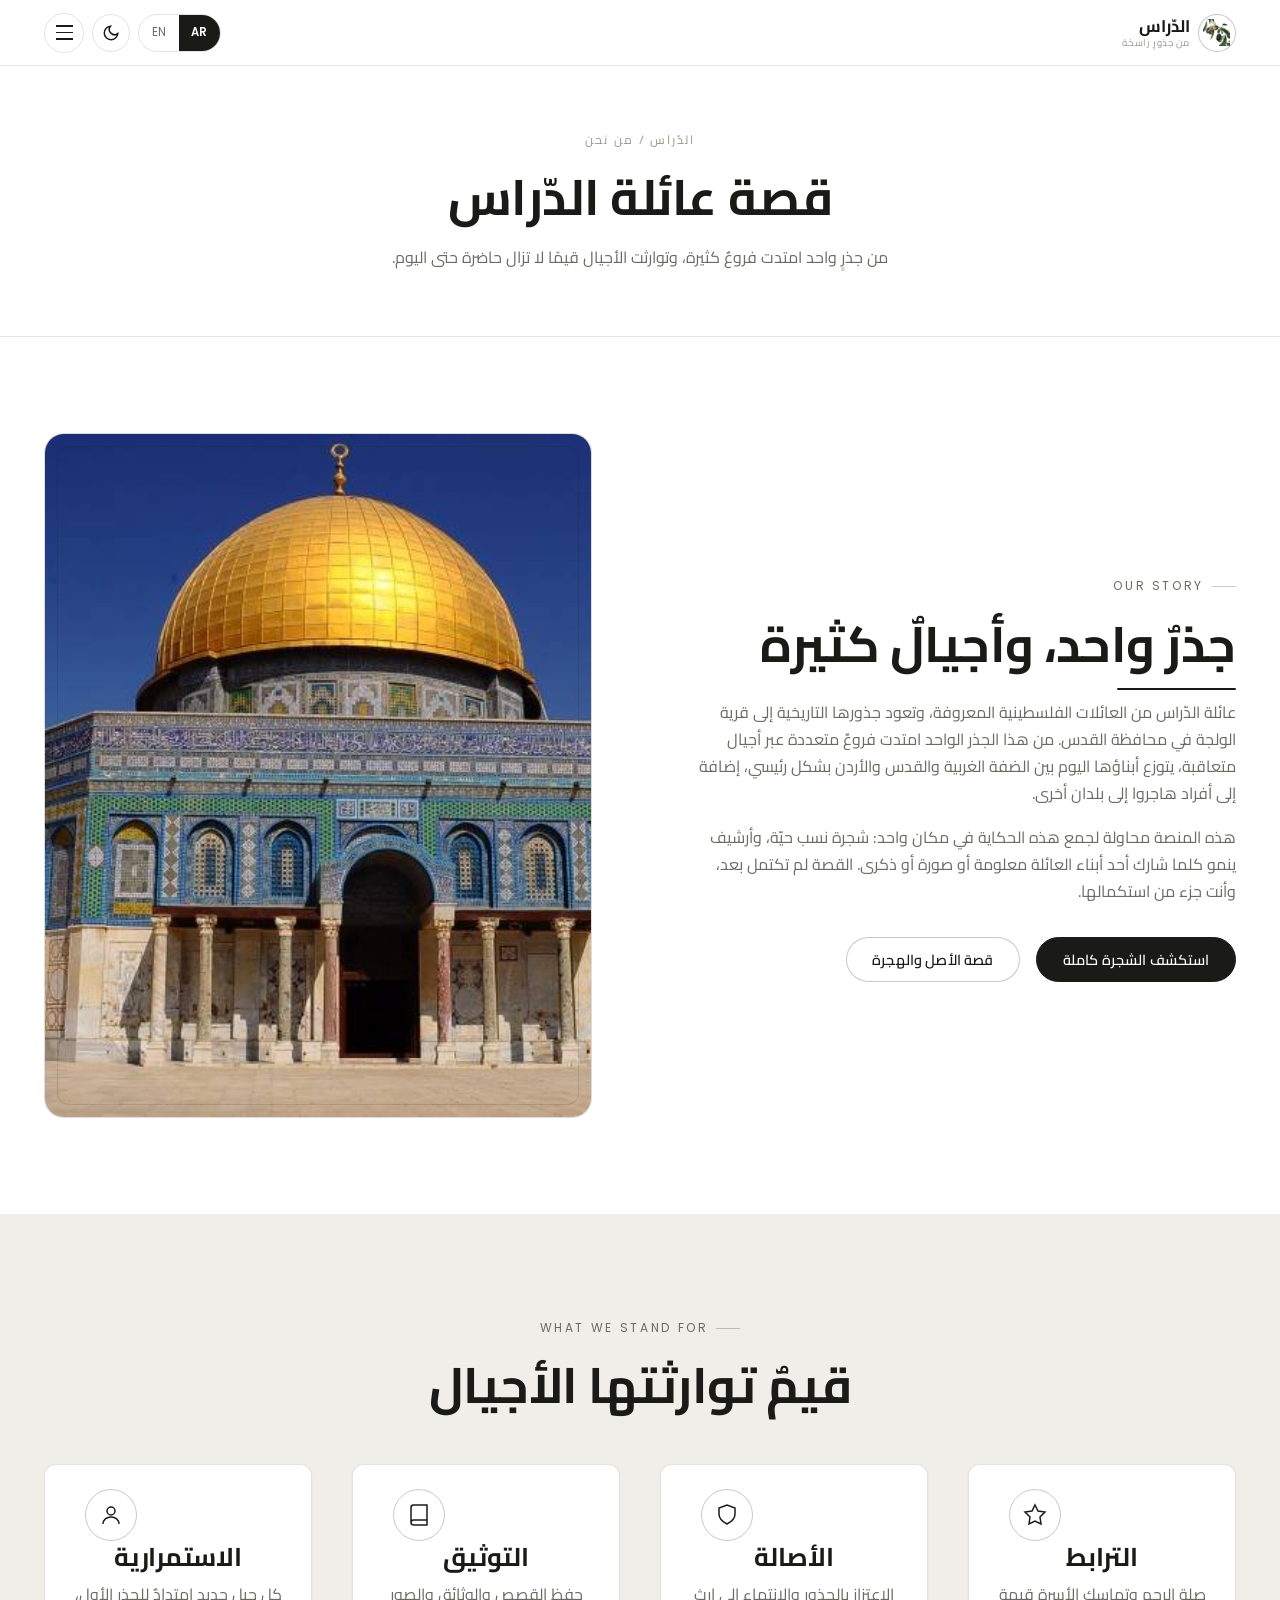
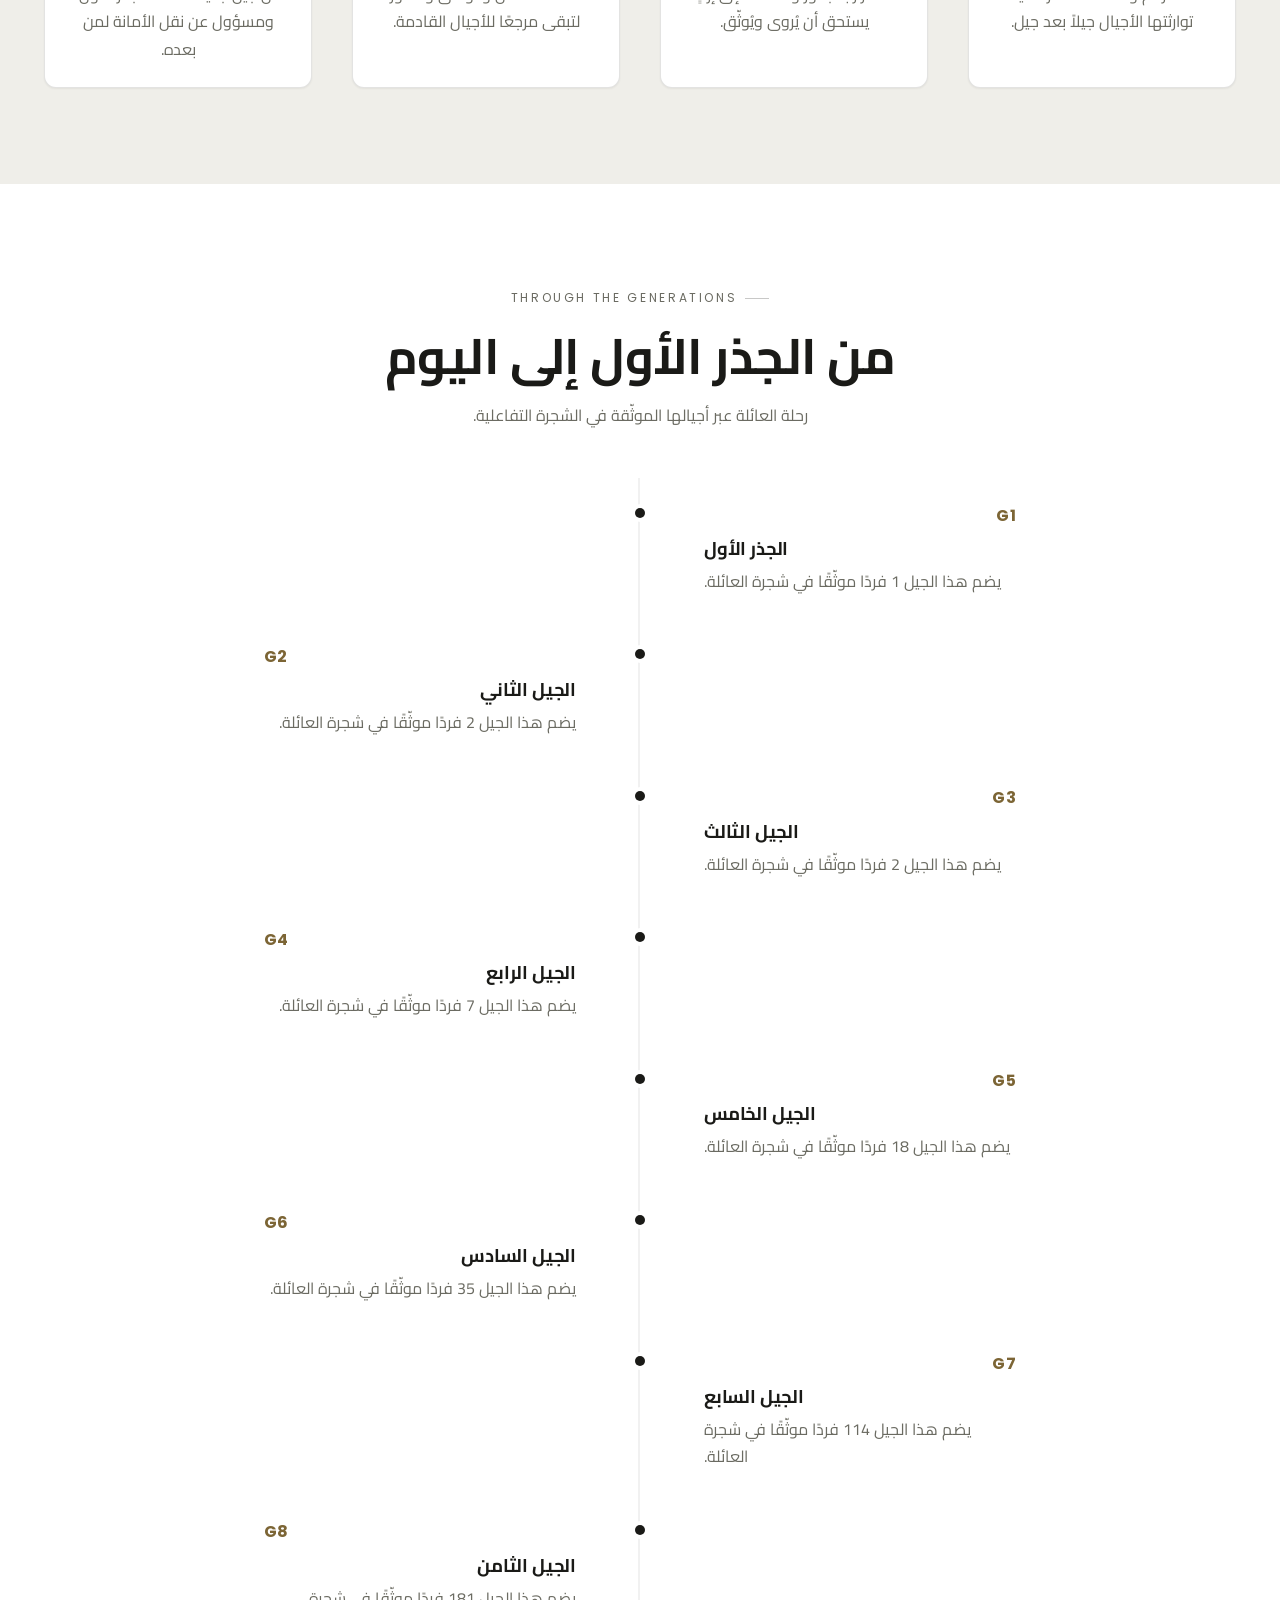
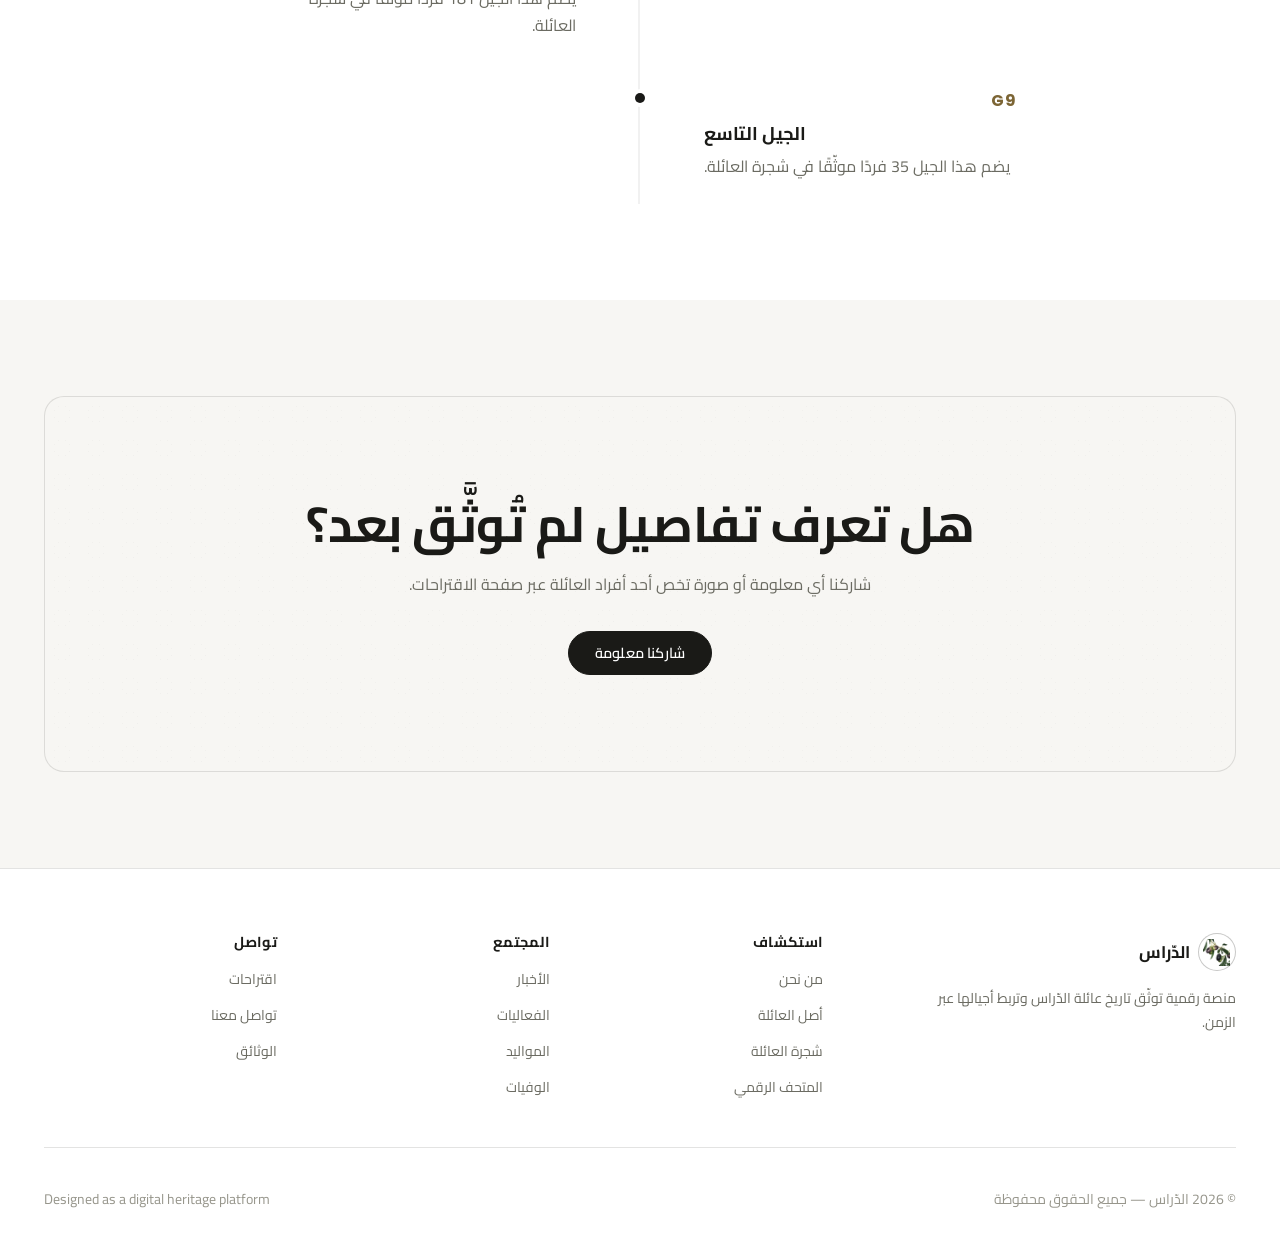
==== commit 2f7aa5e4: "Fill the placeholder image slots with real family imagery - assets/images/walaja-origin.jpg — the Al" ====
--- a/about.html
+++ b/about.html
@@ -103,7 +103,7 @@
         </div>
         <div class="intro-split__media reveal reveal-delay-1">
           <div class="pattern-bg"></div>
-          <img class="lazy-img" data-name="قصة العائلة" data-placeholder-kind="photo" alt="قصة عائلة الدّراس" style="width:100%;height:100%;object-fit:cover;">
+          <img class="lazy-img" src="assets/images/jerusalem-dome.jpg" alt="قبة الصخرة في القدس — تعود جذور العائلة إلى قرية الولجة في محافظة القدس" style="width:100%;height:100%;object-fit:cover;">
           <div class="intro-split__frame"></div>
         </div>
       </div>
--- a/assets/css/base.css
+++ b/assets/css/base.css
@@ -2,7 +2,8 @@
    الدّراس — Base / Reset / Typography
    ========================================================================== */
 *, *::before, *::after { box-sizing: border-box; }
-html { scroll-behavior: smooth; }
+html { scroll-behavior: smooth; overflow-x: clip; }
+[hidden] { display: none !important; }
 
 @media (prefers-reduced-motion: reduce) {
   html { scroll-behavior: auto; }
@@ -102,7 +103,8 @@
 .text-muted { color: var(--text-on-dark-soft); }
 .section--light .text-muted { color: var(--color-ink-soft); }
 
-.text-gold { color: var(--accent-gold-bright); }
+.text-gold { color: var(--accent); }
+a.text-gold { display: inline-block; padding-block: 4px; text-decoration: underline; text-underline-offset: 3px; }
 
 .gold-underline {
   position: relative;
--- a/assets/css/layout.css
+++ b/assets/css/layout.css
@@ -20,6 +20,7 @@
   width: 64px; height: 64px;
   border: 1px solid var(--hair-strong);
   border-radius: 50%;
+  background: url("../images/brand-olive.png") center / 68% no-repeat;
   display: flex; align-items: center; justify-content: center;
   position: relative;
   animation: loaderPulse 2s ease-in-out infinite;
@@ -32,7 +33,7 @@
   border-radius: 50%;
   animation: loaderSpin 1.1s linear infinite;
 }
-.loader__emblem span { font-family: var(--font-ar); font-size: 1.4rem; color: var(--ink); }
+.loader__emblem span { font-size: 0; }   /* olive mark replaces the "د" glyph */
 .loader__label { font-size: var(--fs-xs); letter-spacing: 0.28em; text-transform: uppercase; color: var(--faint); }
 @keyframes loaderPulse { 0%,100% { opacity: 1; } 50% { opacity: 0.55; } }
 @keyframes loaderSpin { to { transform: rotate(360deg); } }
@@ -88,13 +89,12 @@
 
 .brand { display: flex; align-items: center; gap: var(--space-2xs); flex-shrink: 0; }
 .brand__mark {
-  width: 36px; height: 36px;
-  border-radius: 50%;
-  border: 1px solid var(--ink);
-  display: flex; align-items: center; justify-content: center;
-  font-family: var(--font-ar);
-  color: var(--ink);
-  font-size: 1rem;
+  width: 38px; height: 38px;
+  border-radius: 50%;
+  border: 1px solid var(--hair-strong);
+  background: url("../images/brand-olive.png") center / 76% no-repeat;
+  display: flex; align-items: center; justify-content: center;
+  font-size: 0;                 /* hide the "د" fallback glyph */
   flex-shrink: 0;
 }
 .brand__text { display: flex; flex-direction: column; line-height: 1.15; }
@@ -138,7 +138,8 @@
   overflow: hidden;
 }
 .lang-switch__btn {
-  padding: 0.34rem 0.7rem;
+  padding: 0.5rem 0.8rem;
+  min-height: 36px;
   font-size: 0.72rem;
   font-family: var(--font-en);
   color: var(--muted);
@@ -243,9 +244,9 @@
 @media (max-width: 520px) { .footer-grid { grid-template-columns: 1fr; } }
 
 .footer-brand p { color: var(--muted); margin-block-start: var(--space-sm); max-width: 320px; font-size: var(--fs-small); }
-.footer-col h4 { color: var(--ink); font-size: 0.9rem; margin-block-end: var(--space-sm); letter-spacing: 0.02em; }
-.footer-col ul li { margin-block-end: var(--space-2xs); }
-.footer-col a { color: var(--muted); transition: color var(--dur-fast); font-size: var(--fs-small); }
+.footer-col h4 { color: var(--ink); font-size: 0.9rem; margin-block-end: var(--space-xs); letter-spacing: 0.02em; }
+.footer-col ul li { margin-block-end: 2px; }
+.footer-col a { display: inline-block; padding-block: 5px; color: var(--muted); transition: color var(--dur-fast); font-size: var(--fs-small); }
 .footer-col a:hover { color: var(--ink); }
 
 .social-row { display: flex; gap: var(--space-2xs); margin-block-start: var(--space-sm); }
--- a/assets/css/animations.css
+++ b/assets/css/animations.css
@@ -31,17 +31,18 @@
 .hero__content { position: relative; z-index: 3; text-align: center; padding-inline: var(--space-md); max-width: 860px; }
 
 .hero__crest {
-  width: 76px; height: 76px;
+  width: 88px; height: 88px;
   margin-inline: auto var(--space-md);
   border-radius: 50%;
-  border: 1px solid var(--ink);
+  border: 1px solid var(--hair-strong);
+  background: url("../images/brand-olive.png") center / 78% no-repeat;
   display: flex; align-items: center; justify-content: center;
   position: relative;
   opacity: 0;
   animation: fadeUp 0.8s var(--ease-luxury) 0.15s forwards;
 }
 .hero__crest::before { content: ""; position: absolute; inset: -10px; border: 1px solid var(--hair); border-radius: 50%; }
-.hero__crest span { font-family: var(--font-ar); font-size: 1.9rem; color: var(--ink); }
+.hero__crest span { font-size: 0; }
 
 .hero__title {
   font-size: var(--fs-display);
--- a/assets/css/pages.css
+++ b/assets/css/pages.css
@@ -6,6 +6,8 @@
 .intro-split { display: grid; grid-template-columns: 1fr 1fr; gap: var(--space-2xl); align-items: center; }
 @media (max-width: 900px) { .intro-split { grid-template-columns: 1fr; gap: var(--space-lg); } }
 .intro-split__media { position: relative; border-radius: var(--radius-lg); overflow: hidden; aspect-ratio: 4/5; border: 1px solid var(--hair); background: var(--surface-2); }
+.intro-split__media--wide { aspect-ratio: 16/11; }
+@media (max-width: 900px) { .intro-split__media--wide { aspect-ratio: 16/10; } }
 .intro-split__media .pattern-bg { opacity: 1; }
 .intro-split__frame {
   position: absolute; inset: 12px; border: 1px solid var(--hair); border-radius: calc(var(--radius-lg) - 8px); pointer-events: none;
@@ -41,11 +43,21 @@
 /* ---- Family Origin ---- */
 .origin-map-wrap { position: relative; border-radius: var(--radius-lg); overflow: hidden; border: 1px solid var(--hair); background: var(--surface-2); }
 .origin-map { width: 100%; height: 440px; display: block; }
-.map-pin { position: absolute; width: 16px; height: 16px; transform: translate(-50%,-100%); cursor: pointer; }
-.map-pin::before { content: ""; position: absolute; inset: 0; border-radius: 50% 50% 50% 0; background: var(--ink); transform: rotate(-45deg); box-shadow: var(--shadow-sm); }
-.map-pin:hover::after {
+.map-pin {
+  position: absolute; width: 44px; height: 44px;
+  transform: translate(-50%, -100%);
+  display: flex; align-items: flex-end; justify-content: center;
+  cursor: pointer;
+}
+.map-pin::before {
+  content: ""; width: 18px; height: 18px;
+  border-radius: 50% 50% 50% 0; background: var(--ink);
+  transform: rotate(-45deg); box-shadow: var(--shadow-sm);
+}
+.map-pin:hover::after,
+.map-pin:focus-visible::after {
   content: attr(data-label);
-  position: absolute; bottom: 130%; left: 50%; transform: translateX(-50%);
+  position: absolute; bottom: 100%; left: 50%; transform: translateX(-50%);
   background: var(--surface); border: 1px solid var(--hair);
   color: var(--ink);
   padding: 4px 10px; border-radius: var(--radius-sm); font-size: var(--fs-xs);
--- a/assets/css/theme-light.css
+++ b/assets/css/theme-light.css
@@ -16,7 +16,14 @@
 :root[data-theme="dark"] .gallery-item { background: var(--surface-3); }
 
 /* Dark mode: keep the historical photos readable, not blinding */
-:root[data-theme="dark"] img.lazy-img { filter: brightness(0.92); }
+:root[data-theme="dark"] img.lazy-img[src$=".jpg"],
+:root[data-theme="dark"] img.lazy-img[src$=".jpeg"],
+:root[data-theme="dark"] img.lazy-img[src$=".png"] { filter: brightness(0.9); }
+
+/* Dark mode: dim the generated (grey) content placeholders so they don't glare */
+:root[data-theme="dark"] img[data-placeholder-kind] {
+  filter: invert(0.9) hue-rotate(180deg) brightness(1.04);
+}
 
 /* Dark mode: header blur ground */
 :root[data-theme="dark"] .site-header {
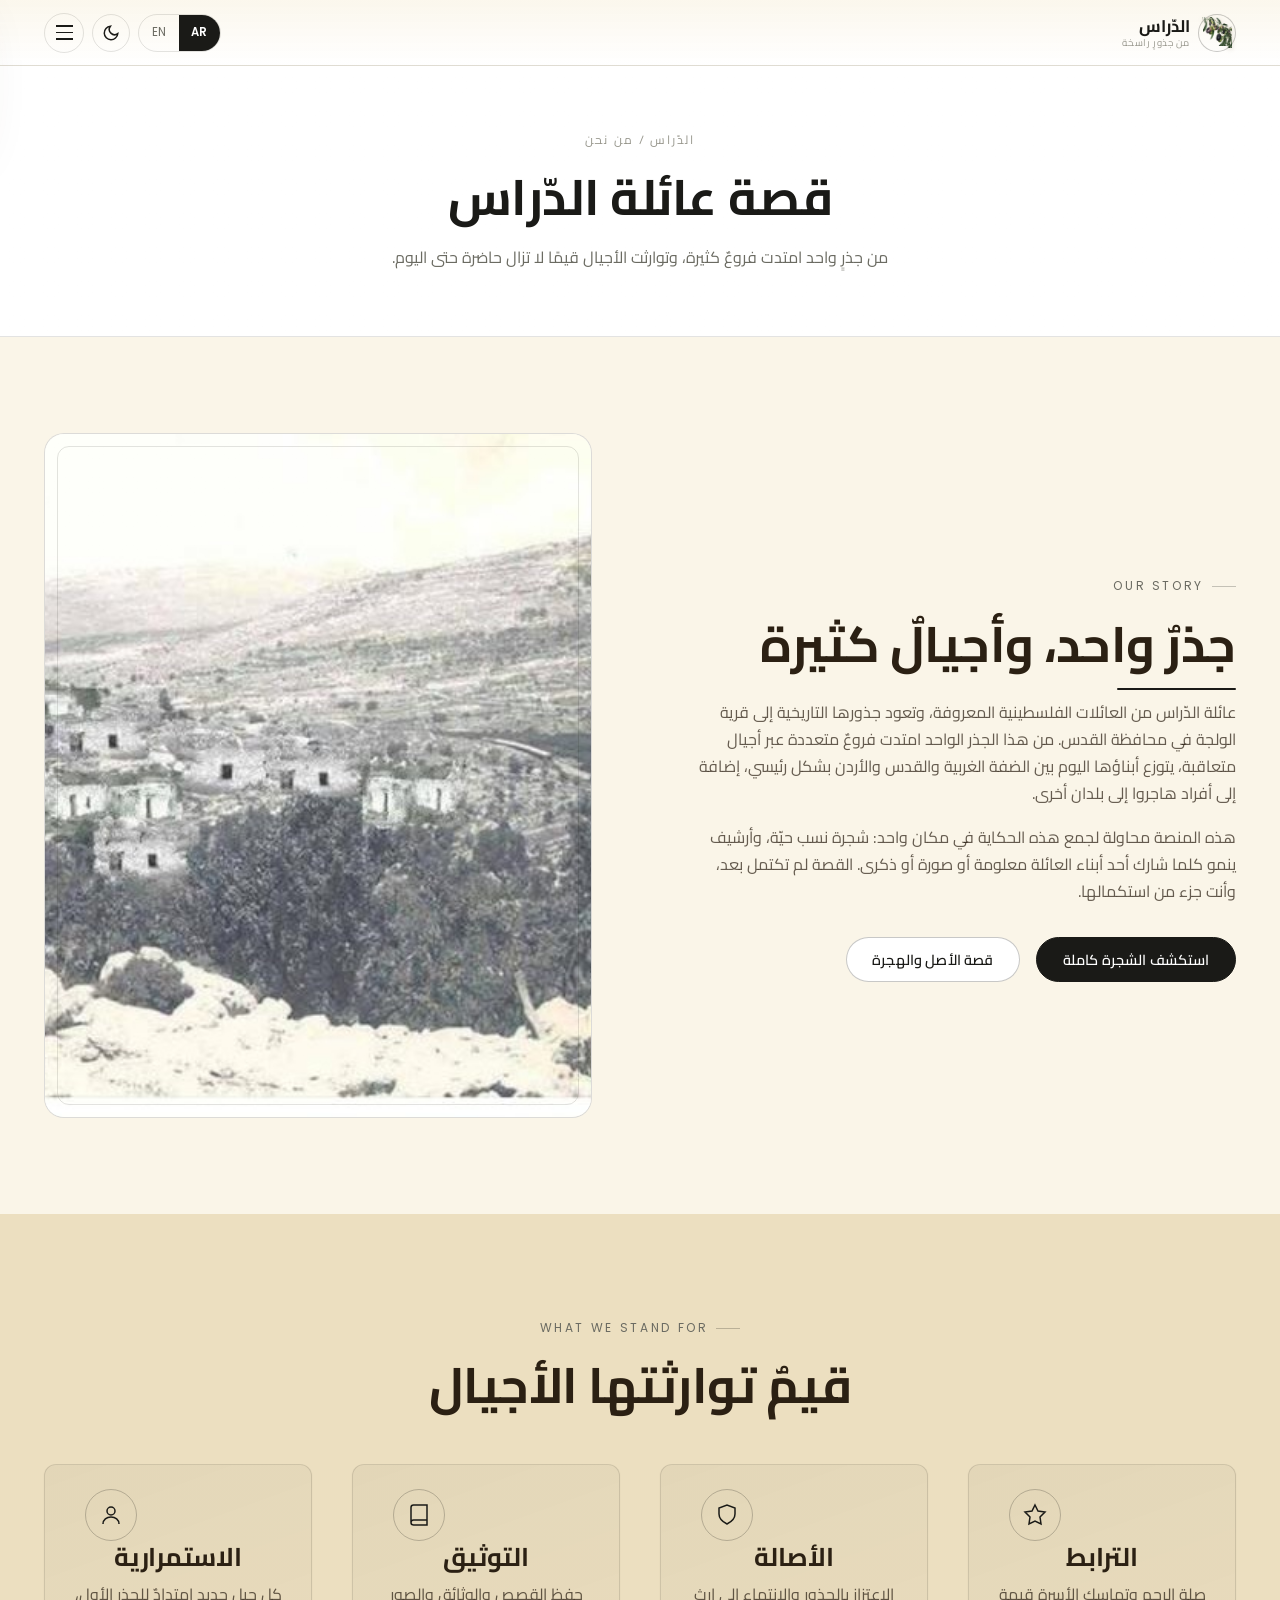
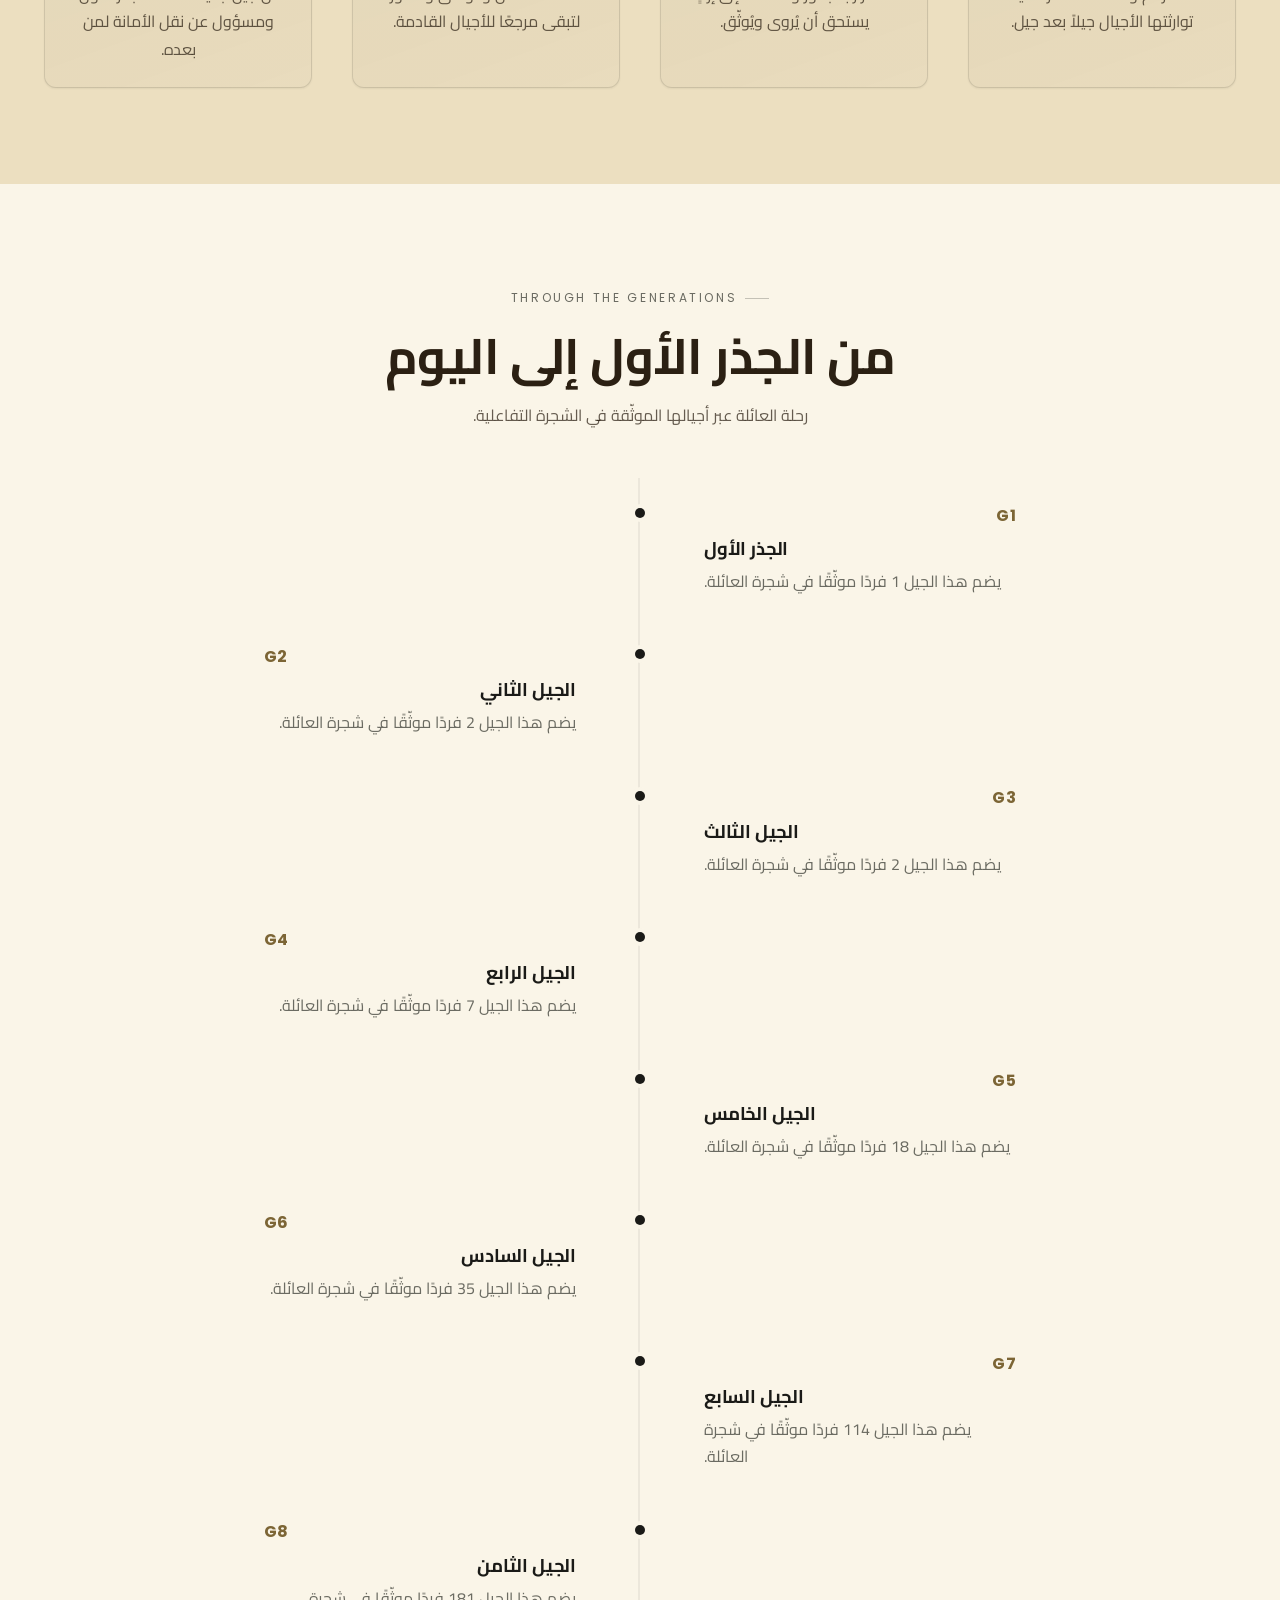
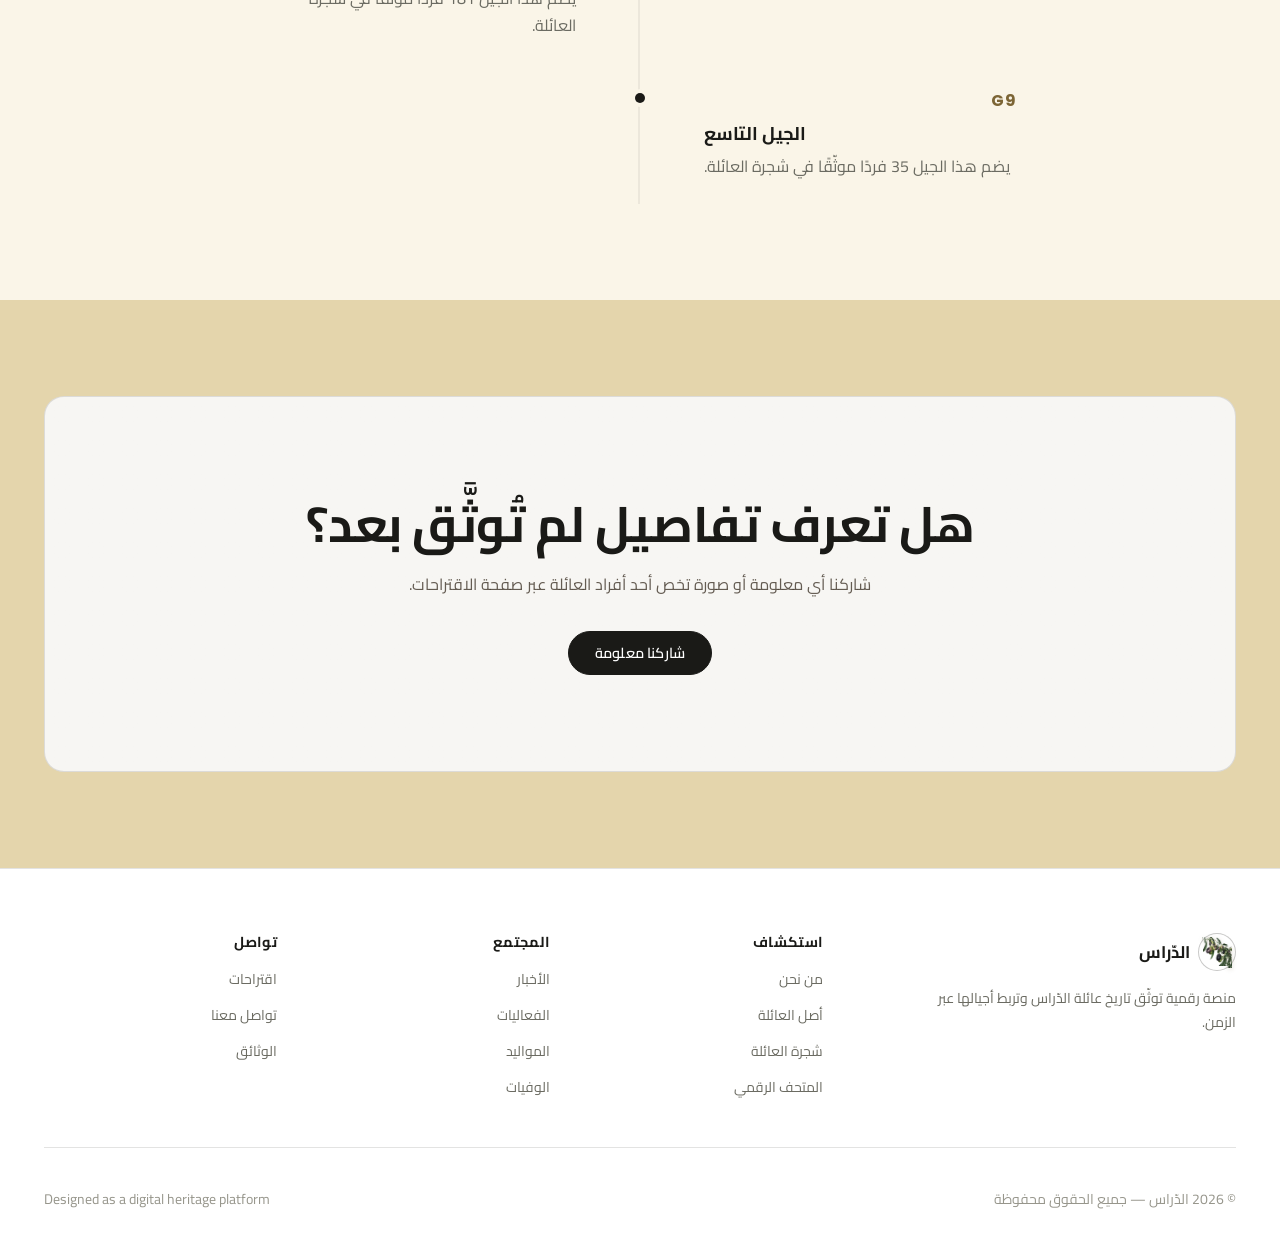
==== commit 77bf62ac: "Mobile responsiveness pass, real imagery, olive-branch emblem - New assets/css/responsive.css: tight" ====
--- a/about.html
+++ b/about.html
@@ -2,9 +2,8 @@
 <html lang="ar" dir="rtl">
 <head>
 <meta charset="UTF-8">
-<script>(function(){try{var t=localStorage.getItem("drrass:theme")||"light";document.documentElement.setAttribute("data-theme",t);}catch(e){}})();</script>
+<script>(function(){try{var t=localStorage.getItem("drrass:theme")||"dark";document.documentElement.setAttribute("data-theme",t);}catch(e){}})();</script>
 <meta name="viewport" content="width=device-width, initial-scale=1.0">
-<meta name="theme-color" content="#ffffff">
 <title>من نحن | الدّراس</title>
 <meta name="description" content="قصة عائلة الدّراس عبر الأجيال، قيمها، وامتدادها من الجذر الأول حتى اليوم.">
 
@@ -24,16 +23,17 @@
 <link rel="stylesheet" href="assets/css/pages.css">
 <link rel="stylesheet" href="assets/css/rtl.css">
 <link rel="stylesheet" href="assets/css/theme-light.css">
+<link rel="stylesheet" href="assets/css/responsive.css">
 </head>
 <body>
 
 <a href="#main" class="skip-link">تخطَّ إلى المحتوى</a>
-<div class="loader" aria-hidden="true"><div class="loader__emblem"><span>د</span></div><div class="loader__label">الدّراس</div></div>
+<div class="loader" aria-hidden="true"><div class="loader__emblem"><img src="assets/images/emblem-olive-branch.png" alt="" class="emblem-img"></div><div class="loader__label">الدّراس</div></div>
 
 <header class="site-header">
   <div class="site-header__inner">
     <a href="index.html" class="brand">
-      <span class="brand__mark">د</span>
+      <span class="brand__mark"><img src="assets/images/emblem-olive-branch.png" alt="" class="emblem-img"></span>
       <span class="brand__text">
         <span class="brand__name" data-i18n="brand.name">الدّراس</span>
         <span class="brand__tagline" data-i18n="brand.tagline">من جذورٍ راسخة</span>
@@ -103,7 +103,7 @@
         </div>
         <div class="intro-split__media reveal reveal-delay-1">
           <div class="pattern-bg"></div>
-          <img class="lazy-img" src="assets/images/jerusalem-dome.jpg" alt="قبة الصخرة في القدس — تعود جذور العائلة إلى قرية الولجة في محافظة القدس" style="width:100%;height:100%;object-fit:cover;">
+          <img class="lazy-img is-loaded" src="assets/images/historical-walaja-village-1936.jpg" loading="lazy" alt="قرية الولجة الأصلية عام 1936 — موطن عائلة الدّراس" style="width:100%;height:100%;object-fit:cover;">
           <div class="intro-split__frame"></div>
         </div>
       </div>
@@ -168,7 +168,7 @@
   <div class="container">
     <div class="footer-grid">
       <div class="footer-brand">
-        <a href="index.html" class="brand"><span class="brand__mark">د</span><span class="brand__text"><span class="brand__name">الدّراس</span></span></a>
+        <a href="index.html" class="brand"><span class="brand__mark"><img src="assets/images/emblem-olive-branch.png" alt="" class="emblem-img"></span><span class="brand__text"><span class="brand__name">الدّراس</span></span></a>
         <p data-i18n="footer.tagline">منصة رقمية توثّق تاريخ عائلة الدّراس وتربط أجيالها عبر الزمن.</p>
       </div>
       <div class="footer-col"><h4 data-i18n="footer.explore">استكشاف</h4><ul>
--- a/assets/css/animations.css
+++ b/assets/css/animations.css
@@ -1,126 +1,141 @@
 /* ==========================================================================
-   الدّراس — Hero & Animation Keyframes  (light minimal)
+   الدّراس — Hero & Animation Keyframes
    ========================================================================== */
 
 /* ---- Hero ---- */
 .hero {
   position: relative;
   min-height: 100vh;
-  min-height: 100svh;
   display: flex;
   align-items: center;
   justify-content: center;
   overflow: hidden;
-  background: var(--surface);
+  background: var(--bg-primary);
 }
 .hero__bg {
   position: absolute; inset: 0;
   background:
-    radial-gradient(ellipse at 50% 0%, var(--surface-2), transparent 60%),
-    var(--surface);
+    radial-gradient(ellipse at 30% 20%, rgba(35,95,69,0.32), transparent 55%),
+    radial-gradient(ellipse at 75% 80%, rgba(200,162,77,0.12), transparent 50%),
+    linear-gradient(160deg, rgba(6,13,20,0.82) 0%, rgba(10,22,34,0.72) 45%, rgba(12,33,24,0.9) 100%),
+    url("../images/hero-walaja.jpg");
+  background-size: cover;
+  background-position: center;
+  background-repeat: no-repeat;
+  animation: heroDrift 22s ease-in-out infinite alternate;
+}
+@keyframes heroDrift {
+  0% { filter: hue-rotate(0deg) brightness(1); transform: scale(1); }
+  100% { filter: hue-rotate(-4deg) brightness(1.05); transform: scale(1.04); }
 }
 .hero__pattern {
   position: absolute; inset: 0;
-  opacity: 1;
-  background-image: radial-gradient(circle at 50% 50%, var(--hair-soft) 0 1px, transparent 1px);
-  background-size: 30px 30px;
-  -webkit-mask-image: radial-gradient(ellipse at 50% 40%, #000 30%, transparent 78%);
-  mask-image: radial-gradient(ellipse at 50% 40%, #000 30%, transparent 78%);
+  opacity: 0.09;
+  background-image:
+    repeating-linear-gradient(45deg, var(--color-gold-500) 0 1px, transparent 1px 46px),
+    repeating-linear-gradient(-45deg, var(--color-gold-500) 0 1px, transparent 1px 46px);
 }
 .hero__vignette { position: absolute; inset: 0; background: var(--gradient-overlay); }
-.hero__content { position: relative; z-index: 3; text-align: center; padding-inline: var(--space-md); max-width: 860px; }
+.hero__content { position: relative; z-index: 3; text-align: center; padding-inline: var(--space-md); max-width: 900px; }
 
 .hero__crest {
-  width: 88px; height: 88px;
+  width: 96px; height: 96px;
   margin-inline: auto var(--space-md);
   border-radius: 50%;
-  border: 1px solid var(--hair-strong);
-  background: url("../images/brand-olive.png") center / 78% no-repeat;
+  border: 1px solid var(--color-gold-500);
   display: flex; align-items: center; justify-content: center;
   position: relative;
   opacity: 0;
-  animation: fadeUp 0.8s var(--ease-luxury) 0.15s forwards;
+  animation: fadeUp 1s var(--ease-luxury) 0.2s forwards;
 }
-.hero__crest::before { content: ""; position: absolute; inset: -10px; border: 1px solid var(--hair); border-radius: 50%; }
-.hero__crest span { font-size: 0; }
+.hero__crest::before { content: ""; position: absolute; inset: -12px; border: 1px solid rgba(200,162,77,0.3); border-radius: 50%; }
+.hero__crest span { font-family: var(--font-ar); font-size: 2.2rem; color: var(--accent-gold-bright); }
 
 .hero__title {
   font-size: var(--fs-display);
   font-family: var(--font-ar);
   margin-block: var(--space-sm);
-  color: var(--ink);
-  letter-spacing: -0.01em;
+  background: linear-gradient(100deg, var(--color-beige-50) 20%, var(--color-gold-300) 50%, var(--color-beige-50) 80%);
+  background-size: 220% auto;
+  -webkit-background-clip: text; background-clip: text; color: transparent;
   opacity: 0;
-  animation: fadeUp 0.9s var(--ease-luxury) 0.3s forwards;
+  animation: fadeUp 1.1s var(--ease-luxury) 0.4s forwards, shineText 6s linear infinite 1.6s;
 }
 .hero__subtitle {
-  font-size: clamp(1rem, 1.5vw, 1.22rem);
-  color: var(--muted);
-  max-width: 540px; margin-inline: auto;
+  font-size: clamp(1rem, 1.6vw, 1.3rem);
+  color: var(--text-on-dark-soft);
+  max-width: 560px; margin-inline: auto;
   opacity: 0;
-  animation: fadeUp 0.9s var(--ease-luxury) 0.5s forwards;
+  animation: fadeUp 1s var(--ease-luxury) 0.7s forwards;
 }
 .hero__cta {
   margin-block-start: var(--space-lg);
   display: flex; gap: var(--space-sm); justify-content: center; flex-wrap: wrap;
   opacity: 0;
-  animation: fadeUp 0.9s var(--ease-luxury) 0.7s forwards;
+  animation: fadeUp 1s var(--ease-luxury) 0.95s forwards;
 }
 .hero__scroll {
-  position: absolute; bottom: calc(var(--space-lg) + var(--safe-bottom)); left: 50%; transform: translateX(-50%);
+  position: absolute; bottom: var(--space-lg); left: 50%; transform: translateX(-50%);
   display: flex; flex-direction: column; align-items: center; gap: var(--space-2xs);
-  color: var(--faint); font-size: var(--fs-xs); letter-spacing: 0.16em; text-transform: uppercase;
+  color: var(--text-on-dark-soft); font-size: var(--fs-xs); letter-spacing: 0.2em; text-transform: uppercase;
   z-index: 3;
   opacity: 0;
-  animation: fadeUp 0.9s var(--ease-luxury) 0.9s forwards;
+  animation: fadeUp 1s var(--ease-luxury) 1.2s forwards;
 }
-.hero__scroll-line { width: 1px; height: 38px; background: linear-gradient(180deg, var(--ink), transparent); position: relative; overflow: hidden; }
+.hero__scroll-line { width: 1px; height: 42px; background: linear-gradient(180deg, var(--color-gold-500), transparent); position: relative; overflow: hidden; }
 .hero__scroll-line::after {
   content: ""; position: absolute; top: -100%; left: 0; width: 100%; height: 100%;
-  background: linear-gradient(180deg, transparent, var(--ink));
+  background: linear-gradient(180deg, transparent, var(--color-gold-300));
   animation: scrollLine 1.8s ease-in-out infinite;
 }
 @keyframes scrollLine { to { top: 100%; } }
 
 @keyframes fadeUp {
-  from { opacity: 0; transform: translateY(18px); }
+  from { opacity: 0; transform: translateY(24px); }
   to { opacity: 1; transform: translateY(0); }
 }
+@keyframes shineText {
+  0% { background-position: 0% center; }
+  100% { background-position: 220% center; }
+}
 
-/* Floating particles — kept very faint */
+/* Floating particles */
 .hero__particles { position: absolute; inset: 0; z-index: 2; pointer-events: none; }
 .hero__particles span {
   position: absolute;
-  width: 2px; height: 2px;
-  background: var(--ink);
+  width: 3px; height: 3px;
+  background: var(--color-gold-300);
   border-radius: 50%;
-  opacity: 0.12;
+  opacity: 0.5;
   animation: floatUp linear infinite;
 }
 @keyframes floatUp {
   from { transform: translateY(0) translateX(0); opacity: 0; }
-  10% { opacity: 0.16; }
-  90% { opacity: 0.08; }
-  to { transform: translateY(-100vh) translateX(16px); opacity: 0; }
+  10% { opacity: 0.6; }
+  90% { opacity: 0.3; }
+  to { transform: translateY(-100vh) translateX(20px); opacity: 0; }
 }
 
+/* Counter number pop */
 @keyframes numberPop {
-  from { opacity: 0; transform: translateY(8px); }
+  from { opacity: 0; transform: translateY(10px); }
   to { opacity: 1; transform: translateY(0); }
 }
 
+/* Parallax layers */
 [data-parallax] { will-change: transform; }
 
-img.lazy-img { opacity: 0; transition: opacity 0.5s var(--ease-smooth); }
+/* Fade-in image lazy-load */
+img.lazy-img { opacity: 0; transition: opacity 0.6s var(--ease-smooth); }
 img.lazy-img.is-loaded { opacity: 1; }
 
 /* Page transition veil */
 .page-veil {
-  position: fixed; inset: 0; background: var(--surface); z-index: 4000;
+  position: fixed; inset: 0; background: var(--bg-primary); z-index: 4000;
   transform: scaleY(0); transform-origin: bottom;
   pointer-events: none;
 }
-.page-veil.is-active { animation: veilSweep 0.6s var(--ease-luxury) forwards; }
+.page-veil.is-active { animation: veilSweep 0.7s var(--ease-luxury) forwards; }
 @keyframes veilSweep {
   0% { transform: scaleY(0); transform-origin: bottom; }
   50% { transform: scaleY(1); transform-origin: bottom; }
--- a/assets/css/theme-light.css
+++ b/assets/css/theme-light.css
@@ -1,33 +1,100 @@
 /* ==========================================================================
-   الدّراس — Theme refinements
-   The white / near-black identity now lives in variables.css as the DEFAULT
-   (:root) palette. Dark mode is opt-in via the header toggle, which stamps
-   <html data-theme="dark"> — its palette is also in variables.css.
-
-   This file only carries the handful of component tweaks that can't be
-   expressed through tokens alone. (Filename kept so the 14 pages' <link>
-   tags don't need editing.)
+   الدّراس — Light "Heritage" Theme
+   Activated via <html data-theme="light">. Overrides the semantic tokens
+   (see variables.css) plus a handful of hardcoded dark colors that
+   couldn't be themed through variables alone (hero gradients, glass
+   panels, etc.) — everything else inherits automatically since the rest
+   of the site is built on the semantic layer.
    ========================================================================== */
 
-/* Dark mode: soften the large imagery placeholders so they don't glow */
-:root[data-theme="dark"] .intro-split__media,
-:root[data-theme="dark"] .news-card__img,
-:root[data-theme="dark"] .museum-item,
-:root[data-theme="dark"] .gallery-item { background: var(--surface-3); }
+:root[data-theme="light"] {
+  --bg-primary: #faf5e8;
+  --bg-secondary: #f2e9d1;
+  --bg-panel: #ecdfc0;
+  --bg-light: #e4d5ac;
 
-/* Dark mode: keep the historical photos readable, not blinding */
-:root[data-theme="dark"] img.lazy-img[src$=".jpg"],
-:root[data-theme="dark"] img.lazy-img[src$=".jpeg"],
-:root[data-theme="dark"] img.lazy-img[src$=".png"] { filter: brightness(0.9); }
+  --text-on-dark: #2b2013;
+  --text-on-dark-soft: rgba(43, 32, 19, 0.72);
+  --text-on-light: #2b2013;
+  --color-ink-soft: rgba(43, 32, 19, 0.72);
+  --color-ink-faint: rgba(43, 32, 19, 0.5);
 
-/* Dark mode: dim the generated (grey) content placeholders so they don't glare */
-:root[data-theme="dark"] img[data-placeholder-kind] {
-  filter: invert(0.9) hue-rotate(180deg) brightness(1.04);
+  --accent-gold: #8f6d24;
+  --accent-gold-bright: #a97d1f;
+
+  --border-on-dark: rgba(43, 32, 19, 0.14);
+  --border-on-light: rgba(43, 32, 19, 0.14);
+
+  --gradient-navy: linear-gradient(160deg, #f2e9d1 0%, #e4d5ac 100%);
+  --gradient-overlay: linear-gradient(180deg, rgba(250, 245, 232, 0.2) 0%, rgba(250, 245, 232, 0.88) 78%, rgba(250, 245, 232, 1) 100%);
+
+  --shadow-soft: 0 20px 60px rgba(80, 60, 20, 0.16);
 }
 
-/* Dark mode: header blur ground */
-:root[data-theme="dark"] .site-header {
-  background: color-mix(in srgb, var(--surface) 82%, transparent);
+/* ---- Header ---- */
+:root[data-theme="light"] .site-header {
+  background: linear-gradient(180deg, rgba(250, 245, 232, 0.8), transparent);
+}
+:root[data-theme="light"] .site-header.is-scrolled {
+  background: rgba(250, 245, 232, 0.9);
+  box-shadow: 0 10px 30px rgba(80, 60, 20, 0.12);
 }
 
-/* Light mode: nothing to override — :root is already the light palette. */
+/* ---- Hero ---- */
+:root[data-theme="light"] .hero__bg {
+  background:
+    radial-gradient(ellipse at 30% 20%, rgba(180, 148, 90, 0.18), transparent 55%),
+    linear-gradient(160deg, rgba(250, 245, 232, 0.72) 0%, rgba(242, 233, 209, 0.6) 45%, rgba(236, 223, 192, 0.82) 100%),
+    url("../images/hero-walaja.jpg");
+  background-size: cover;
+  background-position: center;
+  background-repeat: no-repeat;
+}
+:root[data-theme="light"] .hero__title {
+  background: linear-gradient(100deg, #2b2013 20%, var(--color-gold-700) 50%, #2b2013 80%);
+  background-size: 220% auto;
+  -webkit-background-clip: text;
+  background-clip: text;
+}
+:root[data-theme="light"] .hero__crest::before { border-color: rgba(143, 109, 36, 0.35); }
+
+/* ---- Memorial hero (Deaths page) ---- */
+:root[data-theme="light"] .memorial-hero {
+  background: linear-gradient(160deg, #f5efdd, #eee3cc);
+}
+
+/* ---- Tree page ---- */
+:root[data-theme="light"] .tree-toolbar { background: rgba(250, 245, 232, 0.85); }
+:root[data-theme="light"] .tree-toolbar__select { background: rgba(43, 32, 19, 0.04); }
+:root[data-theme="light"] .tree-minimap { background: rgba(250, 245, 232, 0.92); }
+:root[data-theme="light"] .tree-zoom-controls button { background: rgba(250, 245, 232, 0.92); }
+:root[data-theme="light"] .tree-node {
+  background: linear-gradient(160deg, rgba(255,255,255,0.9), rgba(236,223,192,0.9));
+  border-color: rgba(43, 32, 19, 0.16);
+}
+:root[data-theme="light"] .tree-node__avatar { border-color: var(--color-gold-700); }
+
+/* ---- Cards / glass surfaces ---- */
+:root[data-theme="light"] .card {
+  background: linear-gradient(160deg, rgba(43, 32, 19, 0.045), rgba(43, 32, 19, 0.015));
+}
+:root[data-theme="light"] .card--glass {
+  background: rgba(250, 245, 232, 0.6);
+  border-color: rgba(143, 109, 36, 0.2);
+}
+
+/* ---- Forms ---- */
+:root[data-theme="light"] .form-field input,
+:root[data-theme="light"] .form-field select,
+:root[data-theme="light"] .form-field textarea,
+:root[data-theme="light"] .search-box input {
+  background: rgba(43, 32, 19, 0.035);
+}
+
+/* ---- Loading skeleton shimmer ---- */
+:root[data-theme="light"] .skeleton {
+  background: linear-gradient(90deg, rgba(43, 32, 19, 0.04) 25%, rgba(43, 32, 19, 0.09) 37%, rgba(43, 32, 19, 0.04) 63%);
+}
+
+/* ---- Pattern overlay (slightly stronger so it still reads on a light surface) ---- */
+:root[data-theme="light"] .pattern-bg { opacity: 0.07; }
--- a/assets/css/responsive.css
+++ b/assets/css/responsive.css
@@ -0,0 +1,133 @@
+/* ==========================================================================
+   الدّراس — Responsive & touch refinements
+   Loaded last. Progressive tightening for tablet / phone, bigger tap
+   targets, and touch ergonomics for the interactive tree.
+   ========================================================================== */
+
+/* ---- Olive-branch emblem inside the circular marks (loader / brand / hero) ---- */
+.emblem-img {
+  width: 74%;
+  height: 74%;
+  object-fit: contain;
+  object-position: center;
+  filter: drop-shadow(0 1px 3px rgba(0, 0, 0, 0.28));
+}
+.loader__emblem .emblem-img { width: 64%; height: 64%; }
+.brand__mark .emblem-img { width: 86%; height: 86%; }
+:root[data-theme="light"] .emblem-img { filter: drop-shadow(0 1px 2px rgba(80, 60, 20, 0.25)); }
+
+/* iOS dynamic viewport height for the full-bleed hero */
+.hero { min-height: 100svh; }
+
+/* ---- Global guard against horizontal overflow on small screens ---- */
+html, body { overflow-x: clip; max-width: 100%; }
+
+/* ============================ TABLET  ≤ 980px ============================ */
+@media (max-width: 980px) {
+  :root {
+    --space-2xl: 4rem;
+    --space-3xl: 5.5rem;
+  }
+}
+
+/* ========================= LARGE PHONE  ≤ 760px ========================= */
+@media (max-width: 760px) {
+  :root {
+    --space-2xl: 3.25rem;
+    --space-3xl: 4.5rem;
+    --space-xl: 2.5rem;
+    --space-lg: 1.75rem;
+  }
+
+  /* Hero */
+  .hero__crest { width: 74px; height: 74px; }
+  .hero__cta { width: 100%; }
+  .hero__cta .btn { flex: 1 1 42%; justify-content: center; padding-inline: 1rem; }
+  .hero__scroll { display: none; }
+
+  .btn { padding: 0.85rem 1.5rem; font-size: 0.9rem; }
+  .card { padding: var(--space-sm); }
+  .page-hero__subtitle { font-size: 0.95rem; }
+
+  /* Modal / member profile */
+  .modal { max-height: 92vh; }
+  .member-profile__header {
+    flex-direction: column;
+    text-align: center;
+    gap: var(--space-sm);
+    padding: var(--space-md);
+  }
+  .member-profile__avatar { width: 88px; height: 88px; }
+  .member-profile__body { padding: var(--space-md); gap: var(--space-md); }
+
+  .origin-map { height: 300px; }
+  .footer-bottom { justify-content: center; text-align: center; }
+
+  .lightbox__nav { width: 42px; height: 42px; }
+  .lightbox__frame img { max-height: 68vh; }
+}
+
+/* ========================= SMALL PHONE  ≤ 480px ========================= */
+@media (max-width: 480px) {
+  :root { --nav-height: 64px; }
+
+  .container { padding-inline: 1.15rem; }
+
+  /* Header: keep everything on one row without clipping the wordmark */
+  .site-header__inner { gap: 0.5rem; padding-inline: 0.9rem; }
+  .brand { gap: 0.4rem; min-width: 0; }
+  .brand__tagline { display: none; }
+  .brand__name { font-size: 0.95rem; }
+  .brand__mark { width: 34px; height: 34px; }
+  .header-actions { gap: 0.35rem; }
+  .lang-switch__btn { padding: 0.3rem 0.5rem; font-size: 0.68rem; }
+  .theme-toggle, .nav-toggle { width: 38px; height: 38px; }
+
+  .hero__cta { flex-direction: column; }
+  .hero__cta .btn { width: 100%; flex: none; }
+
+  .eyebrow { font-size: 0.68rem; letter-spacing: 0.2em; }
+
+  .stats-strip { gap: var(--space-2xs); }
+  .stat { padding: var(--space-2xs); }
+  .stat__label { font-size: 0.78rem; }
+
+  .filter-bar { gap: 0.4rem; }
+  .filter-chip { padding: 0.45rem 0.9rem; font-size: 0.8rem; }
+
+  .gallery-lead { flex-direction: column; align-items: flex-start; gap: var(--space-2xs); }
+
+  .modal__close { top: 0.5rem; inset-inline-end: 0.5rem; }
+}
+
+/* ===================== INTERACTIVE TREE — touch ======================= */
+.tree-stage { touch-action: none; }
+
+@media (max-width: 900px) {
+  .tree-toolbar { padding: 0.5rem 0.6rem; gap: 0.4rem; }
+  .tree-toolbar .search-box { flex: 1 1 55%; max-width: none; min-width: 0; }
+  .tree-toolbar__select { flex: 1 1 38%; min-width: 0; padding: 0.5rem 0.7rem; }
+  .tree-toolbar__controls {
+    margin-inline-start: 0;
+    width: 100%;
+    flex-wrap: wrap;
+    gap: 0.35rem;
+  }
+  .tree-toolbar__controls .btn {
+    flex: 1 1 auto;
+    justify-content: center;
+    padding: 0.5rem 0.55rem;
+    font-size: 0.75rem;
+  }
+}
+
+@media (max-width: 760px) {
+  .tree-legend { display: none; }
+  .tree-zoom-controls { inset-inline-start: 0.6rem; bottom: 0.6rem; }
+  .tree-zoom-controls button { width: 48px; height: 48px; font-size: 1.3rem; }
+
+  .relation-viewer { max-height: 62vh; }
+  .relation-viewer__inner { padding: var(--space-sm); gap: var(--space-sm); }
+  .relation-viewer__slot { min-width: 0; flex: 1 1 100%; }
+  .relation-viewer__result { font-size: 1rem; }
+}
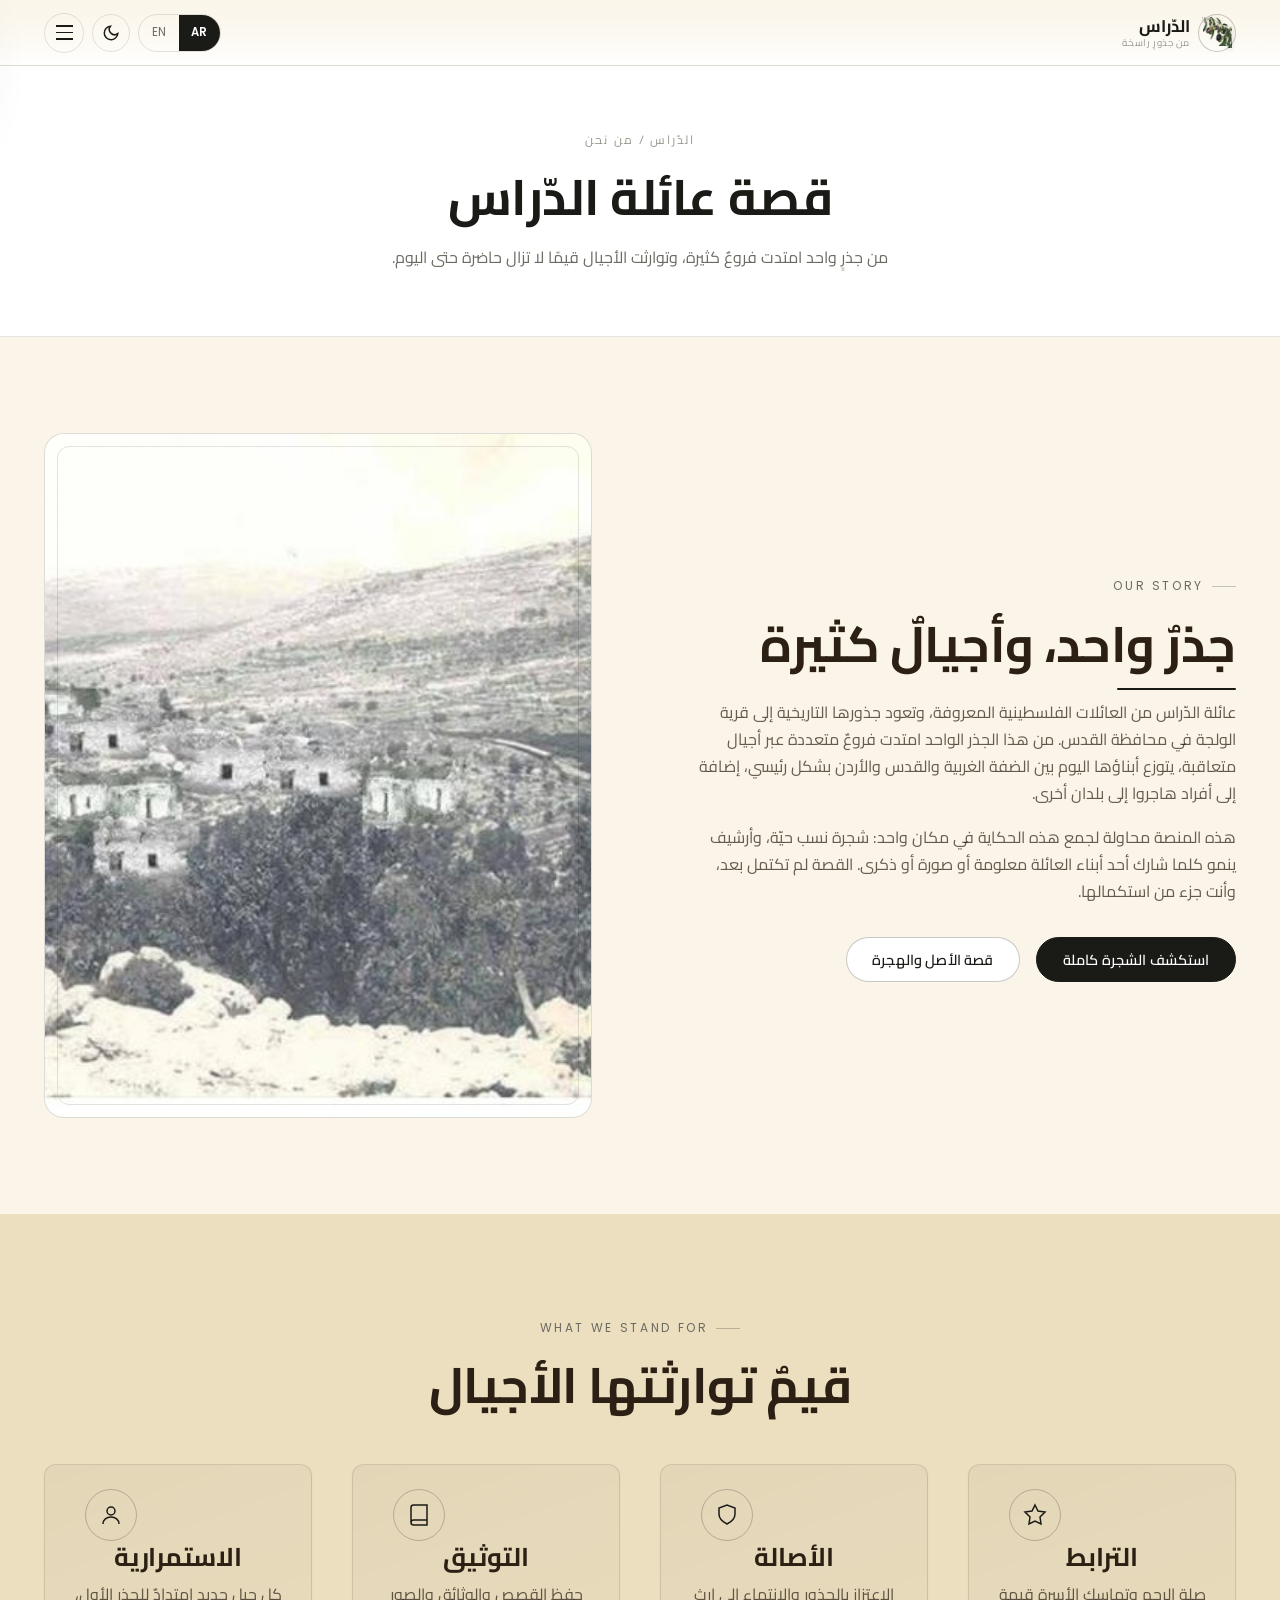
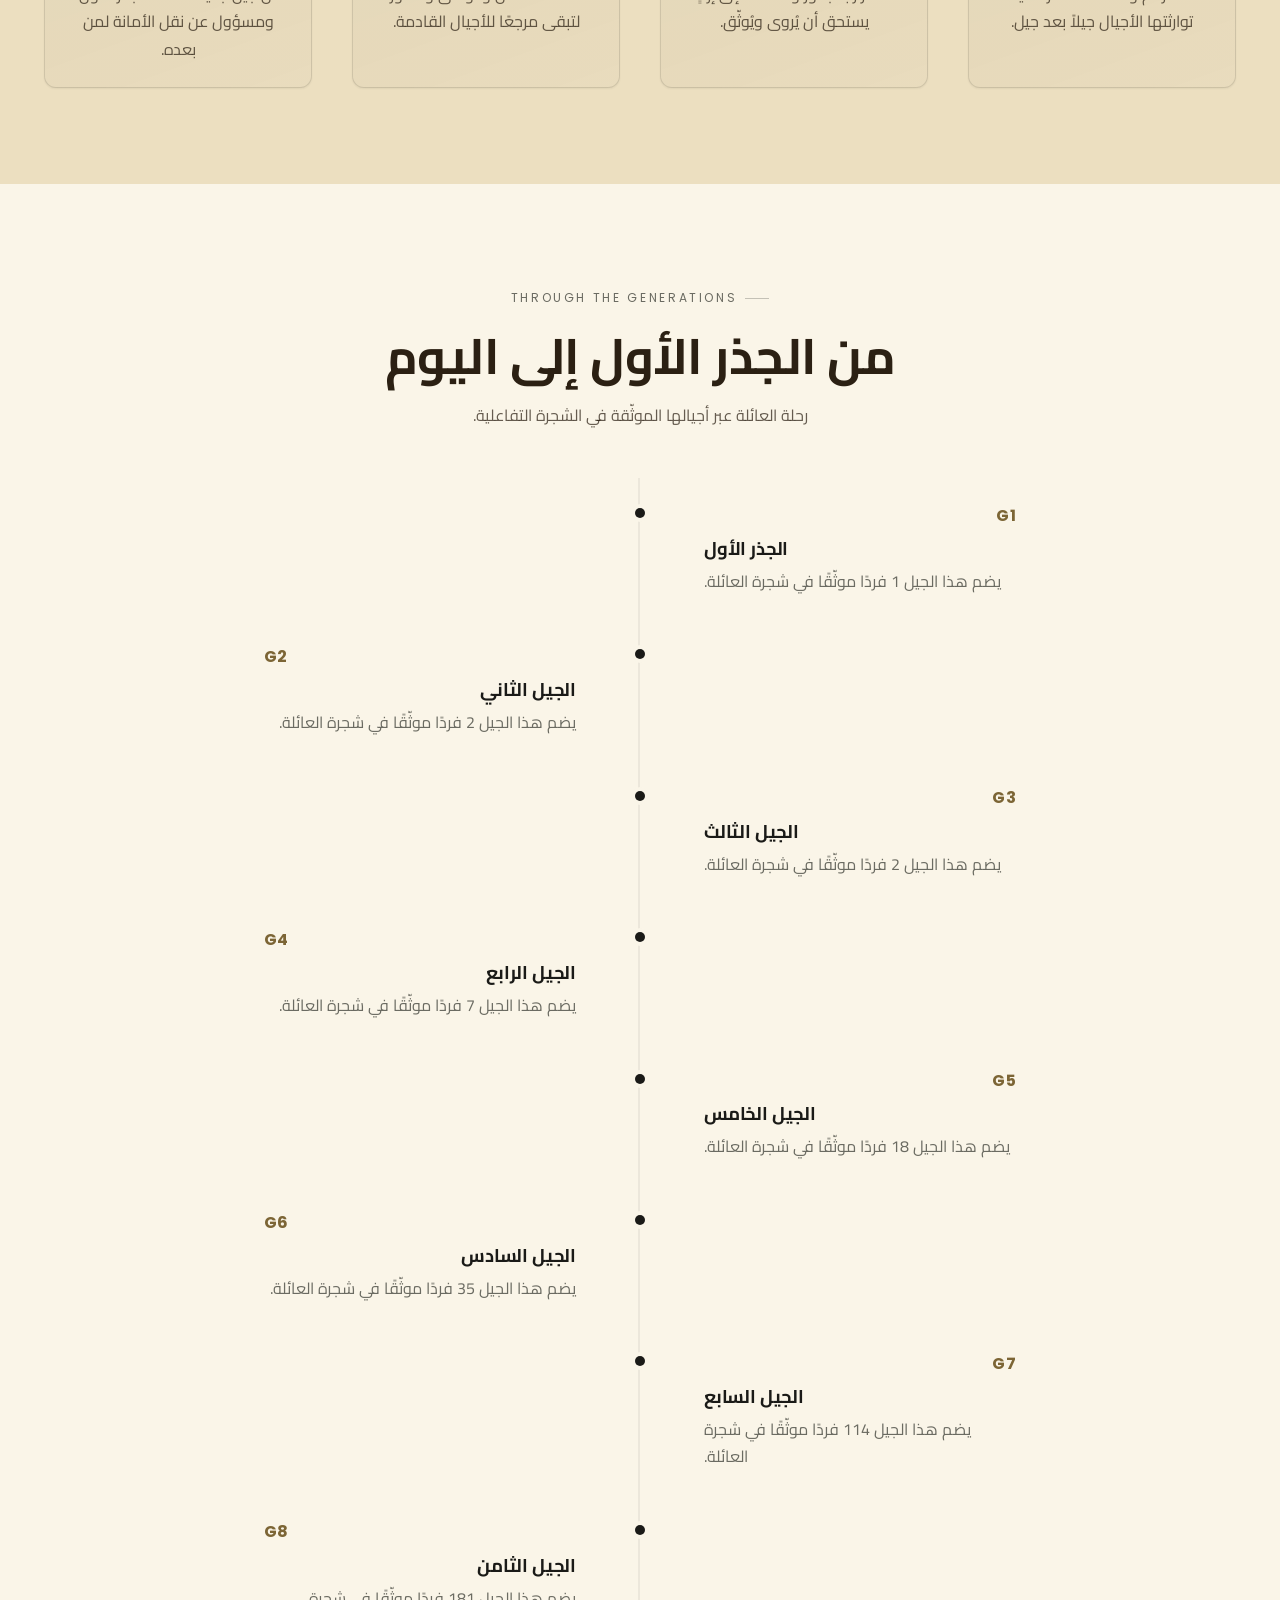
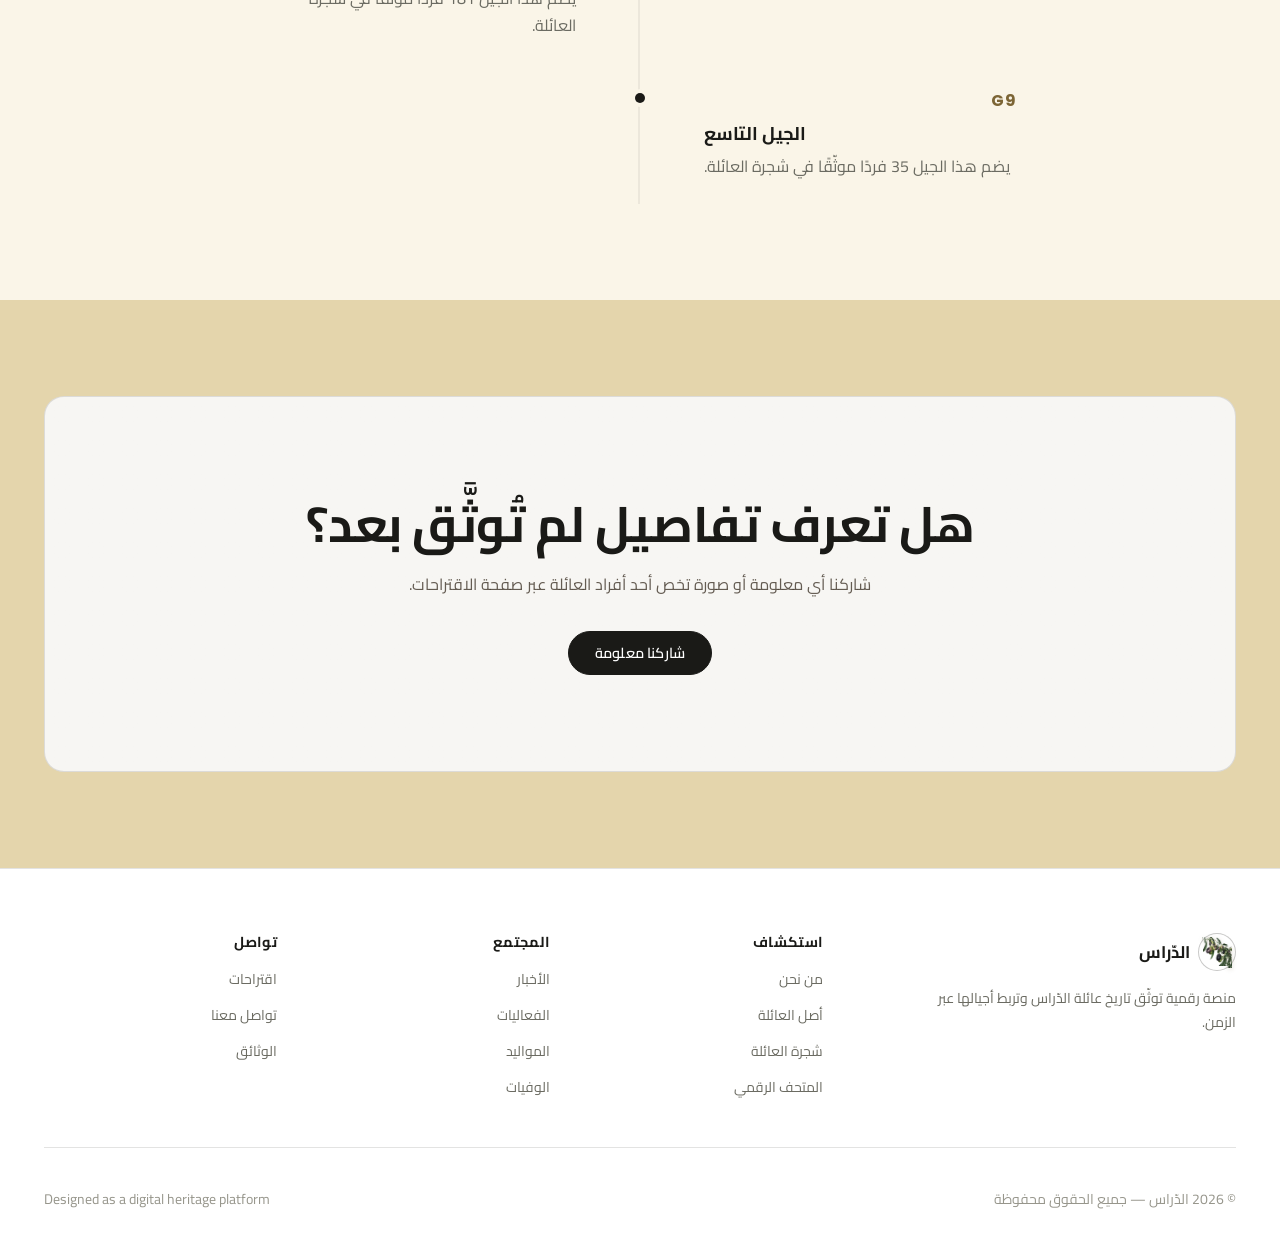
==== commit fa7694ef: "Make light the primary theme; swap in the new 100×60cm tree poster - Default theme is now "light" (h" ====
--- a/about.html
+++ b/about.html
@@ -2,7 +2,7 @@
 <html lang="ar" dir="rtl">
 <head>
 <meta charset="UTF-8">
-<script>(function(){try{var t=localStorage.getItem("drrass:theme")||"dark";document.documentElement.setAttribute("data-theme",t);}catch(e){}})();</script>
+<script>(function(){try{var t=localStorage.getItem("drrass:theme")||"light";document.documentElement.setAttribute("data-theme",t);}catch(e){}})();</script>
 <meta name="viewport" content="width=device-width, initial-scale=1.0">
 <title>من نحن | الدّراس</title>
 <meta name="description" content="قصة عائلة الدّراس عبر الأجيال، قيمها، وامتدادها من الجذر الأول حتى اليوم.">
--- a/assets/css/animations.css
+++ b/assets/css/animations.css
@@ -17,7 +17,7 @@
   background:
     radial-gradient(ellipse at 30% 20%, rgba(35,95,69,0.32), transparent 55%),
     radial-gradient(ellipse at 75% 80%, rgba(200,162,77,0.12), transparent 50%),
-    linear-gradient(160deg, rgba(6,13,20,0.82) 0%, rgba(10,22,34,0.72) 45%, rgba(12,33,24,0.9) 100%),
+    linear-gradient(160deg, rgba(6,13,20,0.74) 0%, rgba(10,22,34,0.6) 45%, rgba(12,33,24,0.84) 100%),
     url("../images/hero-walaja.jpg");
   background-size: cover;
   background-position: center;
--- a/assets/css/theme-light.css
+++ b/assets/css/theme-light.css
@@ -33,7 +33,7 @@
 
 /* ---- Header ---- */
 :root[data-theme="light"] .site-header {
-  background: linear-gradient(180deg, rgba(250, 245, 232, 0.8), transparent);
+  background: linear-gradient(180deg, rgba(250, 245, 232, 0.97) 0%, rgba(250, 245, 232, 0.6) 55%, rgba(250, 245, 232, 0) 100%);
 }
 :root[data-theme="light"] .site-header.is-scrolled {
   background: rgba(250, 245, 232, 0.9);
@@ -41,22 +41,37 @@
 }
 
 /* ---- Hero ---- */
+/* The hero keeps its dark, photo-forward treatment even in the light theme —
+   a washed-out light overlay killed the Al-Walaja photo. Dark hero / light
+   body is a deliberate, common pattern. */
 :root[data-theme="light"] .hero__bg {
   background:
-    radial-gradient(ellipse at 30% 20%, rgba(180, 148, 90, 0.18), transparent 55%),
-    linear-gradient(160deg, rgba(250, 245, 232, 0.72) 0%, rgba(242, 233, 209, 0.6) 45%, rgba(236, 223, 192, 0.82) 100%),
+    radial-gradient(ellipse at 30% 20%, rgba(20, 55, 40, 0.28), transparent 55%),
+    linear-gradient(160deg, rgba(10, 18, 14, 0.52) 0%, rgba(18, 24, 20, 0.4) 45%, rgba(8, 16, 12, 0.66) 100%),
     url("../images/hero-walaja.jpg");
   background-size: cover;
   background-position: center;
   background-repeat: no-repeat;
 }
+:root[data-theme="light"] .hero__vignette {
+  background: linear-gradient(180deg, transparent 0%, rgba(10, 16, 14, 0.22) 55%, rgba(10, 16, 14, 0.5) 100%);
+}
 :root[data-theme="light"] .hero__title {
-  background: linear-gradient(100deg, #2b2013 20%, var(--color-gold-700) 50%, #2b2013 80%);
+  background: linear-gradient(100deg, #fdf6e3 20%, var(--color-gold-100) 50%, #fdf6e3 80%);
   background-size: 220% auto;
   -webkit-background-clip: text;
   background-clip: text;
+  color: transparent;
 }
-:root[data-theme="light"] .hero__crest::before { border-color: rgba(143, 109, 36, 0.35); }
+:root[data-theme="light"] .hero__subtitle { color: rgba(251, 247, 239, 0.82); }
+:root[data-theme="light"] .hero__scroll { color: rgba(251, 247, 239, 0.72); }
+:root[data-theme="light"] .hero .btn--outline {
+  color: #fdf6e3;
+  border-color: rgba(251, 247, 239, 0.45);
+  background: rgba(255, 255, 255, 0.06);
+}
+:root[data-theme="light"] .hero__crest { border-color: var(--color-gold-300); }
+:root[data-theme="light"] .hero__crest::before { border-color: rgba(230, 196, 119, 0.4); }
 
 /* ---- Memorial hero (Deaths page) ---- */
 :root[data-theme="light"] .memorial-hero {
--- a/assets/css/responsive.css
+++ b/assets/css/responsive.css
@@ -21,6 +21,30 @@
 
 /* ---- Global guard against horizontal overflow on small screens ---- */
 html, body { overflow-x: clip; max-width: 100%; }
+
+/* ---- Mobile nav drawer height fix ----
+   Once the page scrolls, `.site-header` gains `backdrop-filter`, which turns
+   it into the containing block for the fixed drawer nested inside it — so
+   `inset-block: 0` collapses to the header's own height and the menu shows
+   cut off. Below the drawer breakpoint the nav is a full-screen panel, so
+   drop the blur here (the near-opaque background reads fine without it) and
+   tighten the rows so all 13 links fit without clipping. */
+@media (max-width: 1360px) {
+  .site-header.is-scrolled {
+    backdrop-filter: none;
+    background: rgba(8, 16, 25, 0.94);
+  }
+  :root[data-theme="light"] .site-header.is-scrolled {
+    background: rgba(250, 245, 232, 0.96);
+  }
+  .main-nav {
+    padding-top: calc(var(--nav-height) + 0.85rem);
+    padding-bottom: 1.25rem;
+    overscroll-behavior: contain;
+  }
+  .main-nav__list { gap: 0; }
+  .main-nav__link { padding-block: 0.62rem; font-size: 0.98rem; }
+}
 
 /* ============================ TABLET  ≤ 980px ============================ */
 @media (max-width: 980px) {
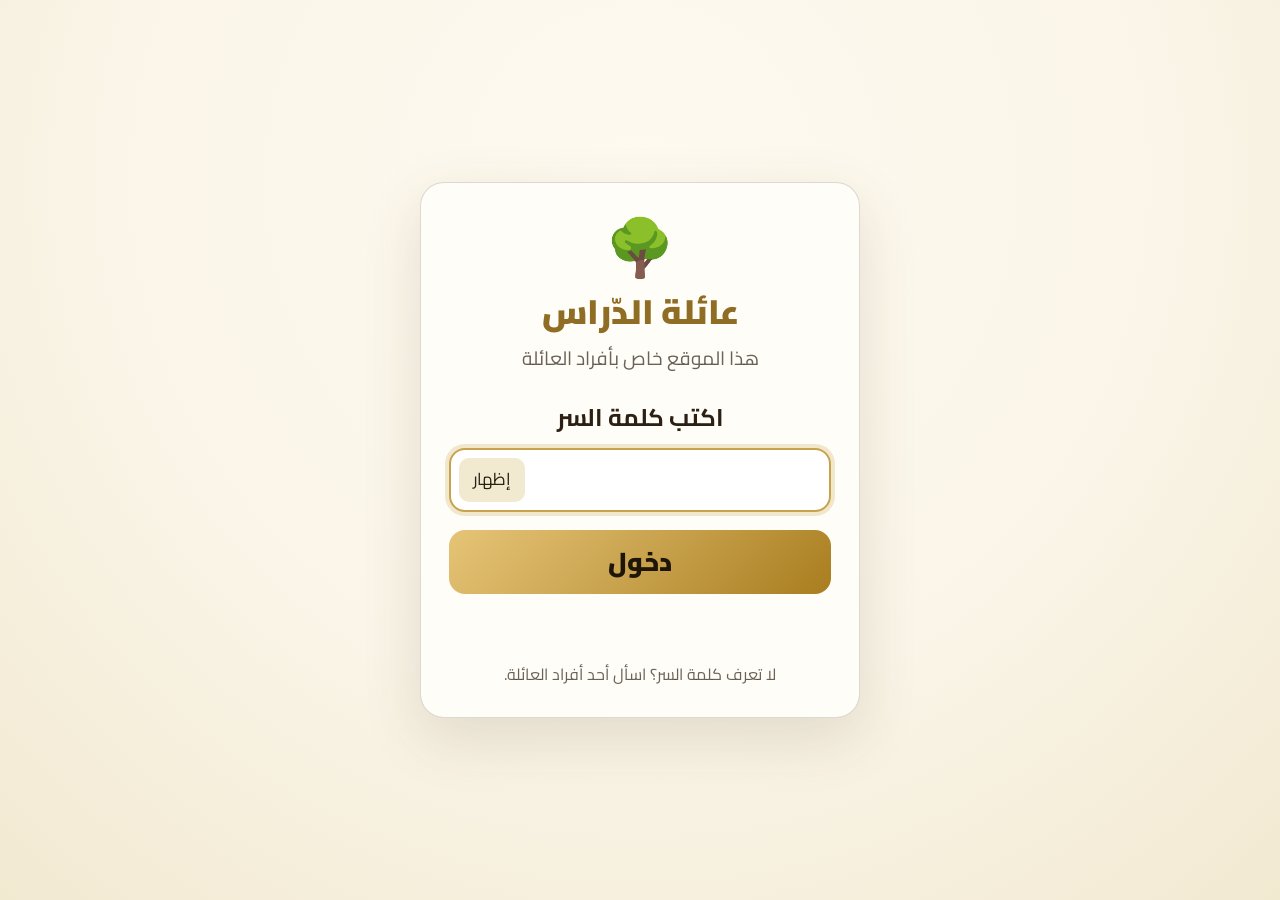
==== commit 5de20c85: "Publish the family site behind a password The site is now served as encrypted files only: each page " ====
--- a/about.html
+++ b/about.html
@@ -2,208 +2,244 @@
 <html lang="ar" dir="rtl">
 <head>
 <meta charset="UTF-8">
-<script>(function(){try{var t=localStorage.getItem("drrass:theme")||"light";document.documentElement.setAttribute("data-theme",t);}catch(e){}})();</script>
 <meta name="viewport" content="width=device-width, initial-scale=1.0">
-<title>من نحن | الدّراس</title>
-<meta name="description" content="قصة عائلة الدّراس عبر الأجيال، قيمها، وامتدادها من الجذر الأول حتى اليوم.">
-
-<meta property="og:type" content="website">
-<meta property="og:title" content="من نحن | الدّراس">
-<meta property="og:description" content="قصة عائلة الدّراس عبر الأجيال، قيمها، وامتدادها من الجذر الأول حتى اليوم.">
-<meta property="og:locale" content="ar_AR">
+<meta name="robots" content="noindex, nofollow">
+<meta name="theme-color" content="#faf5e8">
+<title>عائلة الدّراس</title>
+<link rel="icon" href="data:image/svg+xml,<svg xmlns=%22http://www.w3.org/2000/svg%22 viewBox=%220 0 100 100%22><text y=%22.9em%22 font-size=%2290%22>🌳</text></svg>">
 <link rel="preconnect" href="https://fonts.googleapis.com">
 <link rel="preconnect" href="https://fonts.gstatic.com" crossorigin>
-<link href="https://fonts.googleapis.com/css2?family=Cairo:wght@300;400;600;700;900&family=Poppins:wght@300;400;500;600;700;800&display=swap" rel="stylesheet">
-<link rel="icon" href="data:image/svg+xml,<svg xmlns=%22http://www.w3.org/2000/svg%22 viewBox=%220 0 100 100%22><text y=%22.9em%22 font-size=%2290%22>🌳</text></svg>">
-<link rel="stylesheet" href="assets/css/variables.css">
-<link rel="stylesheet" href="assets/css/base.css">
-<link rel="stylesheet" href="assets/css/layout.css">
-<link rel="stylesheet" href="assets/css/components.css">
-<link rel="stylesheet" href="assets/css/animations.css">
-<link rel="stylesheet" href="assets/css/pages.css">
-<link rel="stylesheet" href="assets/css/rtl.css">
-<link rel="stylesheet" href="assets/css/theme-light.css">
-<link rel="stylesheet" href="assets/css/responsive.css">
+<link href="https://fonts.googleapis.com/css2?family=Cairo:wght@400;600;700;900&display=swap" rel="stylesheet">
+<style>
+  :root {
+    --bg: #faf5e8;
+    --card: #fffdf7;
+    --ink: #2b2013;
+    --ink-soft: rgba(43, 32, 19, 0.7);
+    --gold: #8f6d24;
+    --gold-bright: #c8a24d;
+    --line: rgba(43, 32, 19, 0.16);
+    --error: #a3271c;
+    --ok: #2f7a58;
+  }
+  * { box-sizing: border-box; }
+  html, body { margin: 0; min-height: 100%; }
+  body {
+    min-height: 100vh;
+    display: flex; align-items: center; justify-content: center;
+    padding: 24px 16px;
+    background: radial-gradient(circle at 50% 20%, #fffaf0 0%, var(--bg) 55%, #f2e9d1 100%);
+    color: var(--ink);
+    font-family: 'Cairo', 'Segoe UI', Tahoma, sans-serif;
+    font-size: 20px;
+    line-height: 1.6;
+  }
+  .card {
+    width: 100%; max-width: 440px;
+    background: var(--card);
+    border: 1px solid var(--line);
+    border-radius: 24px;
+    padding: 36px 28px 30px;
+    box-shadow: 0 20px 60px rgba(80, 60, 20, 0.14);
+    text-align: center;
+  }
+  .emblem { font-size: 56px; line-height: 1; }
+  h1 { margin: 10px 0 4px; font-size: 34px; font-weight: 900; color: var(--gold); }
+  .lead { margin: 0 0 26px; color: var(--ink-soft); font-size: 19px; }
+  label { display: block; margin-bottom: 10px; font-size: 24px; font-weight: 700; }
+  .field { position: relative; }
+  input {
+    width: 100%; height: 64px;
+    padding: 0 20px 0 96px;
+    border: 2px solid var(--line); border-radius: 16px;
+    background: #fff; color: var(--ink);
+    font: inherit; font-size: 24px; text-align: center;
+  }
+  input:focus { outline: none; border-color: var(--gold-bright); box-shadow: 0 0 0 4px rgba(200, 162, 77, 0.25); }
+  .show {
+    position: absolute; top: 50%; left: 10px; transform: translateY(-50%);
+    height: 44px; padding: 0 14px;
+    border: 0; border-radius: 10px;
+    background: #f2e9d1; color: var(--ink);
+    font: inherit; font-size: 17px; cursor: pointer;
+  }
+  button[type="submit"] {
+    width: 100%; height: 64px; margin-top: 18px;
+    border: 0; border-radius: 16px;
+    background: linear-gradient(135deg, #e6c477 0%, #c8a24d 50%, #a97d1f 100%);
+    color: #1d1508;
+    font: inherit; font-size: 26px; font-weight: 900;
+    cursor: pointer;
+  }
+  button[type="submit"]:disabled { opacity: 0.6; cursor: wait; }
+  .msg { min-height: 34px; margin: 16px 0 0; font-size: 20px; font-weight: 700; }
+  .msg.is-error { color: var(--error); }
+  .msg.is-ok { color: var(--ok); }
+  .hint { margin: 18px 0 0; font-size: 16px; color: var(--ink-soft); }
+  .shake { animation: shake 0.4s; }
+  @keyframes shake { 20%, 60% { transform: translateX(-8px); } 40%, 80% { transform: translateX(8px); } }
+  @media (prefers-reduced-motion: reduce) { .shake { animation: none; } }
+</style>
 </head>
 <body>
-
-<a href="#main" class="skip-link">تخطَّ إلى المحتوى</a>
-<div class="loader" aria-hidden="true"><div class="loader__emblem"><img src="assets/images/emblem-olive-branch.png" alt="" class="emblem-img"></div><div class="loader__label">الدّراس</div></div>
-
-<header class="site-header">
-  <div class="site-header__inner">
-    <a href="index.html" class="brand">
-      <span class="brand__mark"><img src="assets/images/emblem-olive-branch.png" alt="" class="emblem-img"></span>
-      <span class="brand__text">
-        <span class="brand__name" data-i18n="brand.name">الدّراس</span>
-        <span class="brand__tagline" data-i18n="brand.tagline">من جذورٍ راسخة</span>
-      </span>
-    </a>
-    <nav class="main-nav" id="main-nav" aria-label="التنقل الرئيسي">
-      <ul class="main-nav__list">
-        <li><a href="index.html" class="main-nav__link" data-i18n="nav.home">الرئيسية</a></li>
-        <li><a href="about.html" class="main-nav__link" data-i18n="nav.about">من نحن</a></li>
-        <li><a href="origin.html" class="main-nav__link" data-i18n="nav.origin">أصل العائلة</a></li>
-        <li><a href="tree.html" class="main-nav__link" data-i18n="nav.tree">شجرة العائلة</a></li>
-        <li><a href="gallery.html" class="main-nav__link" data-i18n="nav.gallery">معرض الصور</a></li>
-        <li><a href="museum.html" class="main-nav__link" data-i18n="nav.museum">المتحف الرقمي</a></li>
-        <li><a href="documents.html" class="main-nav__link" data-i18n="nav.documents">الوثائق</a></li>
-        <li><a href="news.html" class="main-nav__link" data-i18n="nav.news">الأخبار</a></li>
-        <li><a href="events.html" class="main-nav__link" data-i18n="nav.events">الفعاليات</a></li>
-        <li><a href="births.html" class="main-nav__link" data-i18n="nav.births">المواليد</a></li>
-        <li><a href="deaths.html" class="main-nav__link" data-i18n="nav.deaths">الوفيات</a></li>
-        <li><a href="suggestions.html" class="main-nav__link" data-i18n="nav.suggestions">اقتراحات</a></li>
-        <li><a href="contact.html" class="main-nav__link" data-i18n="nav.contact">تواصل معنا</a></li>
-      </ul>
-    </nav>
-    <div class="header-actions">
-      <div class="lang-switch" role="group" aria-label="اختيار اللغة">
-        <button class="lang-switch__btn" data-lang="ar">AR</button>
-        <button class="lang-switch__btn" data-lang="en">EN</button>
-      </div>
-      <button class="theme-toggle" id="theme-toggle" aria-label="تبديل المظهر" aria-pressed="false" title="فاتح / داكن">
-        <svg class="icon-sun" width="18" height="18" viewBox="0 0 24 24" fill="none" stroke="currentColor" stroke-width="2"><circle cx="12" cy="12" r="4"/><path d="M12 2v2M12 20v2M4.9 4.9l1.4 1.4M17.7 17.7l1.4 1.4M2 12h2M20 12h2M4.9 19.1l1.4-1.4M17.7 6.3l1.4-1.4"/></svg>
-        <svg class="icon-moon" width="18" height="18" viewBox="0 0 24 24" fill="none" stroke="currentColor" stroke-width="2"><path d="M21 12.8A9 9 0 1 1 11.2 3a7 7 0 0 0 9.8 9.8z"/></svg>
-      </button>
-      <button class="nav-toggle" id="nav-toggle" aria-label="فتح القائمة" aria-controls="main-nav" aria-expanded="false"><span></span><span></span><span></span></button>
+<main class="card">
+  <div class="emblem" aria-hidden="true">🌳</div>
+  <h1>عائلة الدّراس</h1>
+  <p class="lead">هذا الموقع خاص بأفراد العائلة</p>
+
+  <!-- onsubmit keeps the password out of the URL even if the script below fails to load -->
+  <form id="lock-form" autocomplete="on" onsubmit="return false;">
+    <label for="password">اكتب كلمة السر</label>
+    <div class="field">
+      <input id="password" name="password" type="password" autocomplete="current-password" autocapitalize="off" autocorrect="off" spellcheck="false" required autofocus>
+      <button type="button" class="show" id="show">إظهار</button>
     </div>
-  </div>
-</header>
-<div class="nav-scrim"></div>
-
-<main id="main">
-  <section class="page-hero">
-    <div class="pattern-bg"></div>
-    <div class="container page-hero__inner">
-      <div class="page-hero__crumb">الدّراس / من نحن</div>
-      <h1 class="page-hero__title">قصة عائلة الدّراس</h1>
-      <p class="page-hero__subtitle">من جذرٍ واحد امتدت فروعٌ كثيرة، وتوارثت الأجيال قيمًا لا تزال حاضرة حتى اليوم.</p>
-    </div>
-  </section>
-
-  <section class="section">
-    <div class="container">
-      <div class="intro-split">
-        <div class="reveal">
-          <p class="eyebrow">Our Story</p>
-          <h2 class="heading-lg gold-underline">جذرٌ واحد، وأجيالٌ كثيرة</h2>
-          <p class="text-muted" style="margin-block-start:1.5rem;">
-            عائلة الدّراس من العائلات الفلسطينية المعروفة، وتعود جذورها التاريخية إلى قرية الولجة في محافظة القدس.
-            من هذا الجذر الواحد امتدت فروعٌ متعددة عبر أجيال متعاقبة، يتوزع أبناؤها اليوم بين الضفة الغربية والقدس
-            والأردن بشكل رئيسي، إضافة إلى أفراد هاجروا إلى بلدان أخرى.
-          </p>
-          <p class="text-muted" style="margin-block-start:1rem;">
-            هذه المنصة محاولة لجمع هذه الحكاية في مكان واحد: شجرة نسب حيّة، وأرشيف ينمو كلما شارك أحد أبناء
-            العائلة معلومة أو صورة أو ذكرى. القصة لم تكتمل بعد، وأنت جزء من استكمالها.
-          </p>
-          <div style="display:flex;gap:1rem;flex-wrap:wrap;margin-block-start:2rem;">
-            <a href="tree.html" class="btn btn--gold">استكشف الشجرة كاملة</a>
-            <a href="origin.html" class="btn btn--outline">قصة الأصل والهجرة</a>
-          </div>
-        </div>
-        <div class="intro-split__media reveal reveal-delay-1">
-          <div class="pattern-bg"></div>
-          <img class="lazy-img is-loaded" src="assets/images/historical-walaja-village-1936.jpg" loading="lazy" alt="قرية الولجة الأصلية عام 1936 — موطن عائلة الدّراس" style="width:100%;height:100%;object-fit:cover;">
-          <div class="intro-split__frame"></div>
-        </div>
-      </div>
-    </div>
-  </section>
-
-  <section class="section section--panel">
-    <div class="container">
-      <div style="text-align:center;max-width:640px;margin-inline:auto;">
-        <p class="eyebrow" style="justify-content:center;">What We Stand For</p>
-        <h2 class="heading-lg">قيمٌ توارثتها الأجيال</h2>
-      </div>
-      <div class="grid grid--4" style="margin-block-start:3rem;">
-        <div class="card value-card reveal">
-          <div class="value-card__icon"><svg width="24" height="24" viewBox="0 0 24 24" fill="none" stroke="currentColor" stroke-width="1.5"><path d="M12 2l3 6 7 1-5 5 1 7-6-3-6 3 1-7-5-5 7-1z"/></svg></div>
-          <h3 class="heading-sm">الترابط</h3>
-          <p class="text-muted" style="margin-block-start:0.5rem;">صلة الرحم وتماسك الأسرة قيمة توارثتها الأجيال جيلاً بعد جيل.</p>
-        </div>
-        <div class="card value-card reveal reveal-delay-1">
-          <div class="value-card__icon"><svg width="24" height="24" viewBox="0 0 24 24" fill="none" stroke="currentColor" stroke-width="1.5"><path d="M12 21c-4-2-8-5-8-10V5l8-3 8 3v6c0 5-4 8-8 10z"/></svg></div>
-          <h3 class="heading-sm">الأصالة</h3>
-          <p class="text-muted" style="margin-block-start:0.5rem;">الاعتزاز بالجذور والانتماء إلى إرثٍ يستحق أن يُروى ويُوثّق.</p>
-        </div>
-        <div class="card value-card reveal reveal-delay-2">
-          <div class="value-card__icon"><svg width="24" height="24" viewBox="0 0 24 24" fill="none" stroke="currentColor" stroke-width="1.5"><path d="M4 19.5A2.5 2.5 0 0 1 6.5 17H20M4 19.5A2.5 2.5 0 0 0 6.5 22H20V2H6.5A2.5 2.5 0 0 0 4 4.5v15z"/></svg></div>
-          <h3 class="heading-sm">التوثيق</h3>
-          <p class="text-muted" style="margin-block-start:0.5rem;">حفظ القصص والوثائق والصور لتبقى مرجعًا للأجيال القادمة.</p>
-        </div>
-        <div class="card value-card reveal reveal-delay-3">
-          <div class="value-card__icon"><svg width="24" height="24" viewBox="0 0 24 24" fill="none" stroke="currentColor" stroke-width="1.5"><circle cx="12" cy="8" r="4"/><path d="M4 21c0-4.4 3.6-7 8-7s8 2.6 8 7"/></svg></div>
-          <h3 class="heading-sm">الاستمرارية</h3>
-          <p class="text-muted" style="margin-block-start:0.5rem;">كل جيل جديد امتدادٌ للجذر الأول، ومسؤول عن نقل الأمانة لمن بعده.</p>
-        </div>
-      </div>
-    </div>
-  </section>
-
-  <section class="section">
-    <div class="container">
-      <div style="text-align:center;max-width:640px;margin-inline:auto;">
-        <p class="eyebrow" style="justify-content:center;">Through the Generations</p>
-        <h2 class="heading-lg">من الجذر الأول إلى اليوم</h2>
-        <p class="text-muted" style="margin-block-start:1rem;">رحلة العائلة عبر أجيالها الموثّقة في الشجرة التفاعلية.</p>
-      </div>
-      <div class="timeline" style="margin-block-start:3rem;" id="about-timeline"></div>
-    </div>
-  </section>
-
-  <section class="section section--light">
-    <div class="container">
-      <div class="cta-band reveal" style="background:linear-gradient(160deg, var(--color-navy-900), var(--color-green-900));">
-        <div class="pattern-bg"></div>
-        <h2 class="heading-lg">هل تعرف تفاصيل لم تُوثَّق بعد؟</h2>
-        <p class="text-muted" style="max-width:560px;margin-inline:auto;margin-block-start:1rem;">شاركنا أي معلومة أو صورة تخص أحد أفراد العائلة عبر صفحة الاقتراحات.</p>
-        <a href="suggestions.html" class="btn btn--gold" style="margin-block-start:2rem;">شاركنا معلومة</a>
-      </div>
-    </div>
-  </section>
+    <button type="submit" id="enter">دخول</button>
+  </form>
+
+  <p class="msg" id="msg" role="status" aria-live="polite"></p>
+  <p class="hint">لا تعرف كلمة السر؟ اسأل أحد أفراد العائلة.</p>
 </main>
 
-<footer class="site-footer">
-  <div class="container">
-    <div class="footer-grid">
-      <div class="footer-brand">
-        <a href="index.html" class="brand"><span class="brand__mark"><img src="assets/images/emblem-olive-branch.png" alt="" class="emblem-img"></span><span class="brand__text"><span class="brand__name">الدّراس</span></span></a>
-        <p data-i18n="footer.tagline">منصة رقمية توثّق تاريخ عائلة الدّراس وتربط أجيالها عبر الزمن.</p>
-      </div>
-      <div class="footer-col"><h4 data-i18n="footer.explore">استكشاف</h4><ul>
-        <li><a href="about.html" data-i18n="nav.about">من نحن</a></li>
-        <li><a href="origin.html" data-i18n="nav.origin">أصل العائلة</a></li>
-        <li><a href="tree.html" data-i18n="nav.tree">شجرة العائلة</a></li>
-        <li><a href="museum.html" data-i18n="nav.museum">المتحف الرقمي</a></li>
-      </ul></div>
-      <div class="footer-col"><h4 data-i18n="footer.community">المجتمع</h4><ul>
-        <li><a href="news.html" data-i18n="nav.news">الأخبار</a></li>
-        <li><a href="events.html" data-i18n="nav.events">الفعاليات</a></li>
-        <li><a href="births.html" data-i18n="nav.births">المواليد</a></li>
-        <li><a href="deaths.html" data-i18n="nav.deaths">الوفيات</a></li>
-      </ul></div>
-      <div class="footer-col"><h4 data-i18n="footer.contact">تواصل</h4><ul>
-        <li><a href="suggestions.html" data-i18n="nav.suggestions">اقتراحات</a></li>
-        <li><a href="contact.html" data-i18n="nav.contact">تواصل معنا</a></li>
-        <li><a href="documents.html" data-i18n="nav.documents">الوثائق</a></li>
-      </ul></div>
-    </div>
-    <div class="footer-bottom">
-      <span>© <span id="footer-year"></span> الدّراس — <span data-i18n="footer.rights">جميع الحقوق محفوظة</span></span>
-      <span>Designed as a digital heritage platform</span>
-    </div>
-  </div>
-</footer>
-
-<button class="back-to-top" aria-label="العودة للأعلى"><svg width="18" height="18" viewBox="0 0 24 24" fill="none" stroke="currentColor" stroke-width="2"><path d="M12 19V5M5 12l7-7 7 7"/></svg></button>
-
-<script>document.getElementById('footer-year').textContent = new Date().getFullYear();</script>
-<script src="assets/js/avatar.js"></script>
-<script src="assets/js/data-loader.js"></script>
-<script src="assets/js/i18n.js"></script>
-<script src="assets/js/theme.js"></script>
-<script src="assets/js/main.js"></script>
-<script src="assets/js/about.js"></script>
+<script>
+(function () {
+  'use strict';
+
+  // relative path from this page to the site root (filled in by encrypt-site.js)
+  var ROOT = '';
+
+  var form = document.getElementById('lock-form');
+  var input = document.getElementById('password');
+  var enterBtn = document.getElementById('enter');
+  var showBtn = document.getElementById('show');
+  var msg = document.getElementById('msg');
+
+  function say(text, kind) {
+    msg.textContent = text;
+    msg.className = 'msg' + (kind ? ' is-' + kind : '');
+  }
+
+  function busy(on, text) {
+    enterBtn.disabled = on;
+    input.disabled = on;
+    if (text) say(text, null);
+  }
+
+  showBtn.addEventListener('click', function () {
+    var hidden = input.type === 'password';
+    input.type = hidden ? 'text' : 'password';
+    showBtn.textContent = hidden ? 'إخفاء' : 'إظهار';
+    input.focus();
+  });
+
+  var supported = 'serviceWorker' in navigator && window.crypto && crypto.subtle && window.indexedDB && window.Promise;
+  if (!supported) {
+    form.hidden = true;
+    say('هذا المتصفح لا يفتح الموقع. افتح الرابط في متصفح Chrome أو Safari (وليس من داخل فيسبوك أو نافذة خاصة).', 'error');
+    return;
+  }
+
+  // Same forgiving rules as encrypt-site.js: hamza forms, ة/ه, ى/ي, tashkeel,
+  // Arabic or English digits, capitals, spaces and dashes don't matter.
+  function normalizePassword(text) {
+    return String(text).normalize('NFKD')
+      .replace(/[̀-ًͯ-ٰٟـ]/g, '')
+      .replace(/[٠-٩]/g, function (d) { return String(d.charCodeAt(0) - 0x0660); })
+      .replace(/[۰-۹]/g, function (d) { return String(d.charCodeAt(0) - 0x06F0); })
+      .replace(/ٱ/g, 'ا').replace(/[ىی]/g, 'ي').replace(/ة/g, 'ه')
+      .replace(/ک/g, 'ك').replace(/ء/g, '')
+      .toLowerCase()
+      .replace(/[^\p{L}\p{N}]/gu, '');
+  }
+
+  function fromBase64(b64) {
+    var bin = atob(b64), out = new Uint8Array(bin.length);
+    for (var i = 0; i < bin.length; i++) out[i] = bin.charCodeAt(i);
+    return out;
+  }
+
+  function idb(mode, fn) {
+    return new Promise(function (resolve, reject) {
+      var open = indexedDB.open('drrass-lock', 1);
+      open.onupgradeneeded = function () { open.result.createObjectStore('kv'); };
+      open.onerror = function () { reject(open.error); };
+      open.onsuccess = function () {
+        var tx = open.result.transaction('kv', mode);
+        var req = fn(tx.objectStore('kv'));
+        tx.oncomplete = function () { resolve(req && req.result); };
+        tx.onerror = function () { reject(tx.error); };
+      };
+    });
+  }
+  var getKey = function () { return idb('readonly', function (s) { return s.get('key'); }); };
+  var setKey = function (key) { return idb('readwrite', function (s) { return s.put(key, 'key'); }); };
+
+  var metaPromise = fetch(ROOT + 'enc/meta.json', { cache: 'no-cache' }).then(function (r) { return r.json(); });
+  var manifestPromise = fetch(ROOT + 'enc/manifest.bin', { cache: 'no-cache' }).then(function (r) { return r.arrayBuffer(); });
+  var registration = navigator.serviceWorker.register(ROOT + 'sw.js');
+
+  async function deriveKey(password) {
+    var meta = await metaPromise;
+    var base = await crypto.subtle.importKey('raw', new TextEncoder().encode(normalizePassword(password)), 'PBKDF2', false, ['deriveKey']);
+    return crypto.subtle.deriveKey(
+      { name: 'PBKDF2', hash: 'SHA-256', salt: fromBase64(meta.salt), iterations: meta.iterations },
+      base, { name: 'AES-GCM', length: 256 }, false, ['decrypt']
+    );
+  }
+
+  // a key is right if it opens the encrypted file list (AES-GCM rejects anything else)
+  async function opens(key) {
+    try {
+      var buf = new Uint8Array(await manifestPromise);
+      await crypto.subtle.decrypt({ name: 'AES-GCM', iv: buf.slice(0, 12) }, key, buf.slice(12));
+      return true;
+    } catch (e) {
+      return false;
+    }
+  }
+
+  async function handOver() {
+    busy(true);
+    say('✓ تم، جارٍ فتح الموقع…', 'ok');
+    var reg = await registration;
+    await navigator.serviceWorker.ready;
+    if (reg.active) reg.active.postMessage('reset');
+    // guard against a reload loop if the worker can't serve the page for some reason
+    var last = Number(sessionStorage.getItem('drrass-unlock') || 0);
+    if (Date.now() - last < 10000) {
+      busy(false);
+      say('تعذّر فتح الموقع. أغلق الصفحة وافتحها من جديد.', 'error');
+      return;
+    }
+    sessionStorage.setItem('drrass-unlock', String(Date.now()));
+    location.reload();
+  }
+
+  form.addEventListener('submit', async function (e) {
+    e.preventDefault();
+    if (!input.value.trim()) return;
+    busy(true, 'لحظة من فضلك…');
+    try {
+      var key = await deriveKey(input.value);
+      if (await opens(key)) {
+        await setKey(key);
+        return handOver();
+      }
+      busy(false);
+      say('كلمة السر غير صحيحة، حاول مرة ثانية', 'error');
+      form.classList.remove('shake'); void form.offsetWidth; form.classList.add('shake');
+      input.select();
+    } catch (err) {
+      busy(false);
+      say('حدث خطأ في الاتصال، حاول مرة ثانية', 'error');
+    }
+  });
+
+  // already unlocked on this device (e.g. after a hard refresh)? go straight in
+  getKey().then(function (key) {
+    return key && opens(key).then(function (ok) { if (ok) handOver(); });
+  }).catch(function () { /* nothing saved yet */ });
+})();
+</script>
 </body>
 </html>
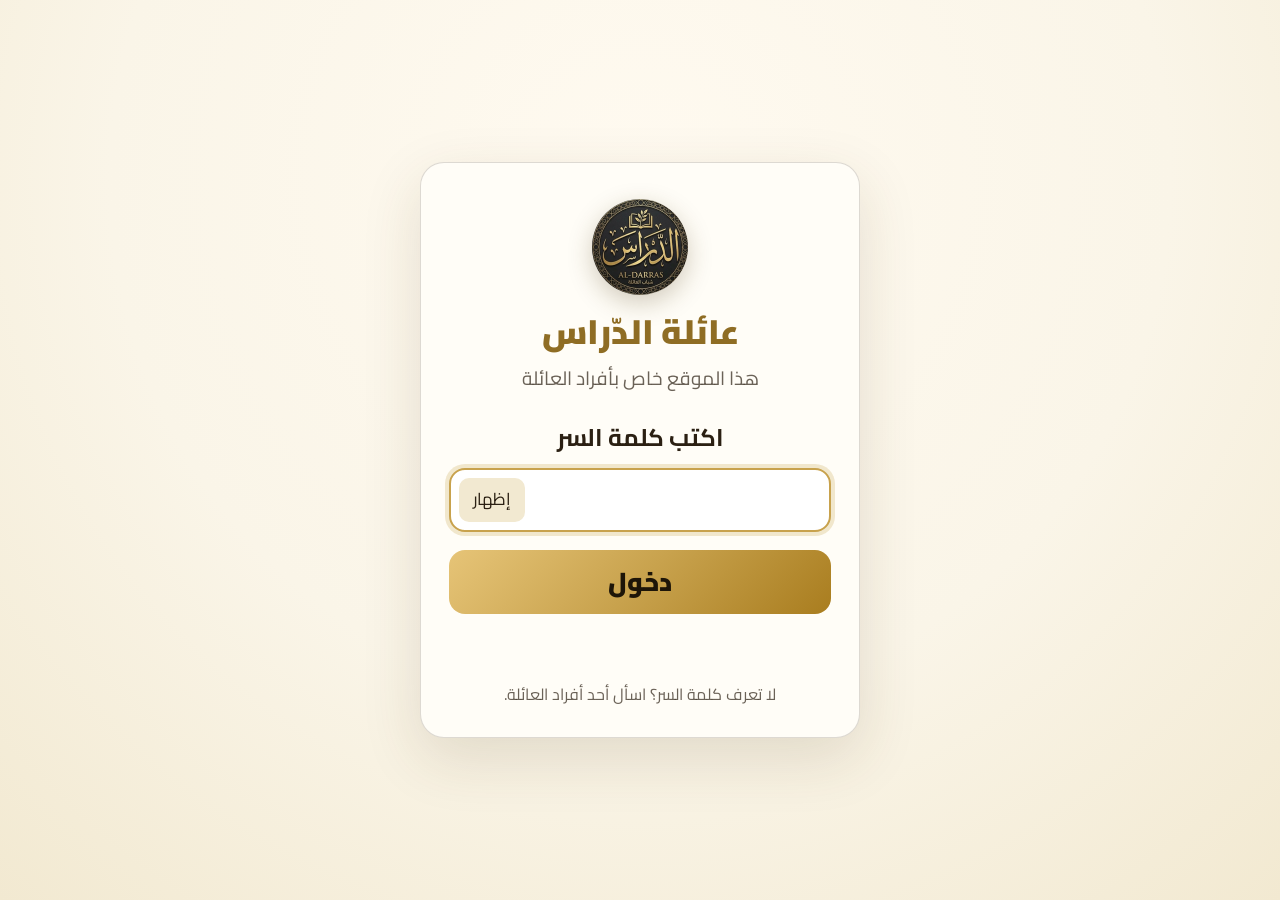
==== commit 18d588b5: "Family logo as site icon; Al-Drrass roots in Al-Walaja; fill empty sections - The family logo is now" ====
--- a/about.html
+++ b/about.html
@@ -6,7 +6,9 @@
 <meta name="robots" content="noindex, nofollow">
 <meta name="theme-color" content="#faf5e8">
 <title>عائلة الدّراس</title>
-<link rel="icon" href="data:image/svg+xml,<svg xmlns=%22http://www.w3.org/2000/svg%22 viewBox=%220 0 100 100%22><text y=%22.9em%22 font-size=%2290%22>🌳</text></svg>">
+<link rel="icon" type="image/png" sizes="32x32" href="favicon-32.png">
+<link rel="icon" type="image/png" sizes="192x192" href="favicon-192.png">
+<link rel="apple-touch-icon" href="apple-touch-icon.png">
 <link rel="preconnect" href="https://fonts.googleapis.com">
 <link rel="preconnect" href="https://fonts.gstatic.com" crossorigin>
 <link href="https://fonts.googleapis.com/css2?family=Cairo:wght@400;600;700;900&display=swap" rel="stylesheet">
@@ -43,7 +45,7 @@
     box-shadow: 0 20px 60px rgba(80, 60, 20, 0.14);
     text-align: center;
   }
-  .emblem { font-size: 56px; line-height: 1; }
+  .emblem { display: block; width: 96px; height: 96px; margin: 0 auto; border-radius: 50%; box-shadow: 0 8px 24px rgba(80, 60, 20, 0.25); }
   h1 { margin: 10px 0 4px; font-size: 34px; font-weight: 900; color: var(--gold); }
   .lead { margin: 0 0 26px; color: var(--ink-soft); font-size: 19px; }
   label { display: block; margin-bottom: 10px; font-size: 24px; font-weight: 700; }
@@ -83,7 +85,7 @@
 </head>
 <body>
 <main class="card">
-  <div class="emblem" aria-hidden="true">🌳</div>
+  <img class="emblem" src="favicon-192.png" alt="" width="96" height="96">
   <h1>عائلة الدّراس</h1>
   <p class="lead">هذا الموقع خاص بأفراد العائلة</p>
 
@@ -101,12 +103,14 @@
   <p class="hint">لا تعرف كلمة السر؟ اسأل أحد أفراد العائلة.</p>
 </main>
 
+
 <script>
 (function () {
   'use strict';
 
   // relative path from this page to the site root (filled in by encrypt-site.js)
   var ROOT = '';
+  var rootHref = new URL(ROOT || './', location.href).href; // the site folder, never the page itself
 
   var form = document.getElementById('lock-form');
   var input = document.getElementById('password');
@@ -132,10 +136,10 @@
     input.focus();
   });
 
-  var supported = 'serviceWorker' in navigator && window.crypto && crypto.subtle && window.indexedDB && window.Promise;
+  var supported = window.crypto && crypto.subtle && window.Promise && window.TextDecoder && window.DOMParser;
   if (!supported) {
     form.hidden = true;
-    say('هذا المتصفح لا يفتح الموقع. افتح الرابط في متصفح Chrome أو Safari (وليس من داخل فيسبوك أو نافذة خاصة).', 'error');
+    say('هذا المتصفح قديم ولا يفتح الموقع. افتح الرابط في متصفح Chrome أو Safari.', 'error');
     return;
   }
 
@@ -149,7 +153,10 @@
       .replace(/ٱ/g, 'ا').replace(/[ىی]/g, 'ي').replace(/ة/g, 'ه')
       .replace(/ک/g, 'ك').replace(/ء/g, '')
       .toLowerCase()
-      .replace(/[^\p{L}\p{N}]/gu, '');
+      .replace(/و/g, '') // the letter و is ignored, so a phrase works with or without "and"
+      .split(/[^\p{L}\p{N}]+/u)
+      .map(function (word) { return word.replace(/^ال(?=..)/, ''); }) // a leading ال is ignored
+      .join('');
   }
 
   function fromBase64(b64) {
@@ -171,12 +178,22 @@
       };
     });
   }
-  var getKey = function () { return idb('readonly', function (s) { return s.get('key'); }); };
-  var setKey = function (key) { return idb('readwrite', function (s) { return s.put(key, 'key'); }); };
+  function getKey() {
+    try { return idb('readonly', function (s) { return s.get('key'); }); } catch (e) { return Promise.resolve(null); }
+  }
+  function setKey(key) {
+    try { return idb('readwrite', function (s) { return s.put(key, 'key'); }).catch(function () {}); } catch (e) { return Promise.resolve(); }
+  }
 
   var metaPromise = fetch(ROOT + 'enc/meta.json', { cache: 'no-cache' }).then(function (r) { return r.json(); });
   var manifestPromise = fetch(ROOT + 'enc/manifest.bin', { cache: 'no-cache' }).then(function (r) { return r.arrayBuffer(); });
-  var registration = navigator.serviceWorker.register(ROOT + 'sw.js');
+
+  // Normal browsers decrypt in a service worker (sw.js). In-app browsers
+  // (WhatsApp, Facebook, …) and private windows often can't run one; there
+  // this page decrypts and shows the requested page itself (showHere).
+  var registration = ('serviceWorker' in navigator)
+    ? navigator.serviceWorker.register(ROOT + 'sw.js').catch(function () { return null; })
+    : Promise.resolve(null);
 
   async function deriveKey(password) {
     var meta = await metaPromise;
@@ -198,22 +215,208 @@
     }
   }
 
-  async function handOver() {
+  function within(ms, promise) {
+    return Promise.race([promise, new Promise(function (resolve) { setTimeout(function () { resolve(null); }, ms); })]);
+  }
+
+  async function openSite(key) {
     busy(true);
     say('✓ تم، جارٍ فتح الموقع…', 'ok');
     var reg = await registration;
-    await navigator.serviceWorker.ready;
-    if (reg.active) reg.active.postMessage('reset');
-    // guard against a reload loop if the worker can't serve the page for some reason
     var last = Number(sessionStorage.getItem('drrass-unlock') || 0);
-    if (Date.now() - last < 10000) {
+    var justReloaded = Date.now() - last < 10000; // the worker already had its chance and didn't serve the page
+    if (reg && !justReloaded && await within(5000, navigator.serviceWorker.ready)) {
+      if (reg.active) reg.active.postMessage('reset');
+      sessionStorage.setItem('drrass-unlock', String(Date.now()));
+      location.reload();
+      return;
+    }
+    try {
+      await showHere(key);
+    } catch (err) {
       busy(false);
       say('تعذّر فتح الموقع. أغلق الصفحة وافتحها من جديد.', 'error');
-      return;
-    }
-    sessionStorage.setItem('drrass-unlock', String(Date.now()));
-    location.reload();
-  }
+    }
+  }
+
+  // ---------------------------------------------------------------------
+  // Without a service worker: decrypt the page, inline its scripts, styles
+  // and images, and write it over this lock page.
+  // ---------------------------------------------------------------------
+
+  // Self-contained (no outer variables): it is also injected as source into
+  // the shown page, so data requests keep working there.
+  function createVault(rootHref, key) {
+    var TYPES = {
+      css: 'text/css', js: 'text/javascript', json: 'application/json', html: 'text/html', txt: 'text/plain',
+      svg: 'image/svg+xml', png: 'image/png', jpg: 'image/jpeg', jpeg: 'image/jpeg', gif: 'image/gif',
+      webp: 'image/webp', ico: 'image/x-icon', pdf: 'application/pdf', mp4: 'video/mp4',
+    };
+    var MEDIA = /\.(svg|png|jpe?g|gif|webp|ico|pdf|mp4)$/i;
+
+    function storedKey() {
+      return new Promise(function (resolve, reject) {
+        var open = indexedDB.open('drrass-lock', 1);
+        open.onupgradeneeded = function () { open.result.createObjectStore('kv'); };
+        open.onerror = function () { reject(open.error); };
+        open.onsuccess = function () {
+          var req = open.result.transaction('kv', 'readonly').objectStore('kv').get('key');
+          req.onsuccess = function () { resolve(req.result); };
+          req.onerror = function () { reject(req.error); };
+        };
+      });
+    }
+    function decrypt(k, buffer) {
+      var bytes = new Uint8Array(buffer);
+      return crypto.subtle.decrypt({ name: 'AES-GCM', iv: bytes.slice(0, 12) }, k, bytes.slice(12));
+    }
+    var ready = (key ? Promise.resolve(key) : storedKey()).then(function (k) {
+      return fetch(rootHref + 'enc/manifest.bin').then(function (r) { return r.arrayBuffer(); })
+        .then(function (buf) { return decrypt(k, buf); })
+        .then(function (plain) { return { key: k, files: JSON.parse(new TextDecoder().decode(plain)).files }; });
+    });
+
+    function type(path) { return TYPES[path.split('.').pop().toLowerCase()] || 'application/octet-stream'; }
+
+    // absolute URL -> path inside the site ("assets/js/tree.js"), or null
+    function sitePath(href) {
+      if (href.indexOf(rootHref) !== 0) return null;
+      var path = decodeURIComponent(href.slice(rootHref.length).split(/[?#]/)[0]);
+      return (path === '' || path.slice(-1) === '/') ? path + 'index.html' : path;
+    }
+
+    var reads = {};
+    function read(path) {
+      if (!reads[path]) {
+        reads[path] = ready.then(function (s) {
+          var blob = s.files[path];
+          if (!blob) return null;
+          return fetch(rootHref + 'enc/' + blob).then(function (r) { return r.ok ? r.arrayBuffer() : null; })
+            .then(function (buf) { return buf && decrypt(s.key, buf); });
+        });
+      }
+      return reads[path];
+    }
+    function text(path) {
+      return read(path).then(function (buf) { return buf && new TextDecoder().decode(buf); });
+    }
+    var dataUrls = {};
+    function dataUrl(path) {
+      if (!dataUrls[path]) {
+        dataUrls[path] = read(path).then(function (buf) {
+          if (!buf) return null;
+          var bytes = new Uint8Array(buf), bin = '';
+          for (var i = 0; i < bytes.length; i += 32768) bin += String.fromCharCode.apply(null, bytes.subarray(i, i + 32768));
+          return 'data:' + type(path) + ';base64,' + btoa(bin);
+        });
+      }
+      return dataUrls[path];
+    }
+    // url as written in a page/CSS/JSON, resolved against base -> data: URL, or null if not a site file
+    function inline(url, base) {
+      if (!url || /^(data:|blob:|#)/i.test(url)) return Promise.resolve(null);
+      var path = null;
+      try { path = sitePath(new URL(url, base).href); } catch (e) { /* not a URL */ }
+      return path ? dataUrl(path) : Promise.resolve(null);
+    }
+    function inlineCss(css, base) {
+      var found = [];
+      css.replace(/url\(\s*(['"]?)([^'")]+)\1\s*\)/g, function (m, q, url) { found.push(url); return m; });
+      return Promise.all(found.map(function (url) { return inline(url, base); })).then(function (urls) {
+        var i = 0;
+        return css.replace(/url\(\s*(['"]?)([^'")]+)\1\s*\)/g, function (m) { var u = urls[i++]; return u ? 'url("' + u + '")' : m; });
+      });
+    }
+    // image paths inside JSON data (gallery, documents, …) -> data: URLs
+    function inlineJson(value, base) {
+      if (typeof value === 'string') {
+        return MEDIA.test(value) ? inline(value, base).then(function (u) { return u || value; }) : Promise.resolve(value);
+      }
+      if (value && typeof value === 'object') {
+        var keys = Object.keys(value);
+        return Promise.all(keys.map(function (k) { return inlineJson(value[k], base); })).then(function (vals) {
+          keys.forEach(function (k, i) { value[k] = vals[i]; });
+          return value;
+        });
+      }
+      return Promise.resolve(value);
+    }
+
+    return { ready: ready, sitePath: sitePath, read: read, text: text, type: type, inline: inline, inlineCss: inlineCss, inlineJson: inlineJson };
+  }
+
+  // Runs inside the shown page: answers fetch() for site files from the vault.
+  function installFetchShim() {
+    var vault = window.__drrassVault;
+    var nativeFetch = window.fetch.bind(window);
+    window.fetch = function (input, init) {
+      var url = typeof input === 'string' ? input : (input && input.url);
+      var method = (init && init.method) || (input && input.method) || 'GET';
+      var path = url && method.toUpperCase() === 'GET' && vault.sitePath(new URL(url, location.href).href);
+      if (!path) return nativeFetch(input, init);
+      return vault.read(path).then(function (buf) {
+        if (!buf) return nativeFetch(input, init);
+        if (!/\.json$/i.test(path)) return new Response(buf, { headers: { 'Content-Type': vault.type(path) } });
+        return vault.inlineJson(JSON.parse(new TextDecoder().decode(buf)), location.href).then(function (data) {
+          return new Response(JSON.stringify(data), { headers: { 'Content-Type': 'application/json' } });
+        });
+      });
+    };
+  }
+
+  async function showHere(key) {
+    var vault = createVault(rootHref, key);
+    window.__drrassVault = vault;
+    var pageUrl = location.href;
+    var html = await vault.text(vault.sitePath(pageUrl.split(/[?#]/)[0]));
+    if (html == null) throw new Error('page not found');
+    var doc = new DOMParser().parseFromString(html, 'text/html');
+    var jobs = [];
+
+    doc.querySelectorAll('script[src]').forEach(function (el) {
+      var path = vault.sitePath(new URL(el.getAttribute('src'), pageUrl).href);
+      if (!path) return;
+      jobs.push(vault.text(path).then(function (code) {
+        if (code == null) return;
+        el.removeAttribute('src');
+        el.textContent = code.replace(/<\/script/gi, '<\\/script');
+      }));
+    });
+    doc.querySelectorAll('link[rel~="stylesheet"][href]').forEach(function (el) {
+      var href = new URL(el.getAttribute('href'), pageUrl).href;
+      var path = vault.sitePath(href);
+      if (!path) return;
+      jobs.push(vault.text(path).then(function (css) { return css == null ? null : vault.inlineCss(css, href); }).then(function (css) {
+        if (css == null) return;
+        var style = doc.createElement('style');
+        style.textContent = css;
+        el.replaceWith(style);
+      }));
+    });
+    doc.querySelectorAll('img[src], source[src], video[src], audio[src], video[poster]').forEach(function (el) {
+      ['src', 'poster'].forEach(function (attr) {
+        if (!el.hasAttribute(attr)) return;
+        jobs.push(vault.inline(el.getAttribute(attr), pageUrl).then(function (u) { if (u) el.setAttribute(attr, u); }));
+      });
+    });
+    doc.querySelectorAll('[style*="url("]').forEach(function (el) {
+      jobs.push(vault.inlineCss(el.getAttribute('style'), pageUrl).then(function (css) { el.setAttribute('style', css); }));
+    });
+    doc.querySelectorAll('style').forEach(function (el) {
+      jobs.push(vault.inlineCss(el.textContent, pageUrl).then(function (css) { el.textContent = css; }));
+    });
+    await Promise.all(jobs);
+
+    var shim = doc.createElement('script');
+    shim.textContent = 'window.__drrassVault = window.__drrassVault || (' + createVault + ')(' + JSON.stringify(rootHref) + ');(' + installFetchShim + ')();';
+    doc.head.insertBefore(shim, doc.head.firstChild);
+
+    document.open();
+    document.write('<!DOCTYPE html>' + doc.documentElement.outerHTML);
+    document.close();
+  }
+
+  // ---------------------------------------------------------------------
 
   form.addEventListener('submit', async function (e) {
     e.preventDefault();
@@ -223,7 +426,7 @@
       var key = await deriveKey(input.value);
       if (await opens(key)) {
         await setKey(key);
-        return handOver();
+        return openSite(key);
       }
       busy(false);
       say('كلمة السر غير صحيحة، حاول مرة ثانية', 'error');
@@ -235,9 +438,9 @@
     }
   });
 
-  // already unlocked on this device (e.g. after a hard refresh)? go straight in
+  // already unlocked on this device? go straight in
   getKey().then(function (key) {
-    return key && opens(key).then(function (ok) { if (ok) handOver(); });
+    return key && opens(key).then(function (ok) { if (ok) openSite(key); });
   }).catch(function () { /* nothing saved yet */ });
 })();
 </script>
